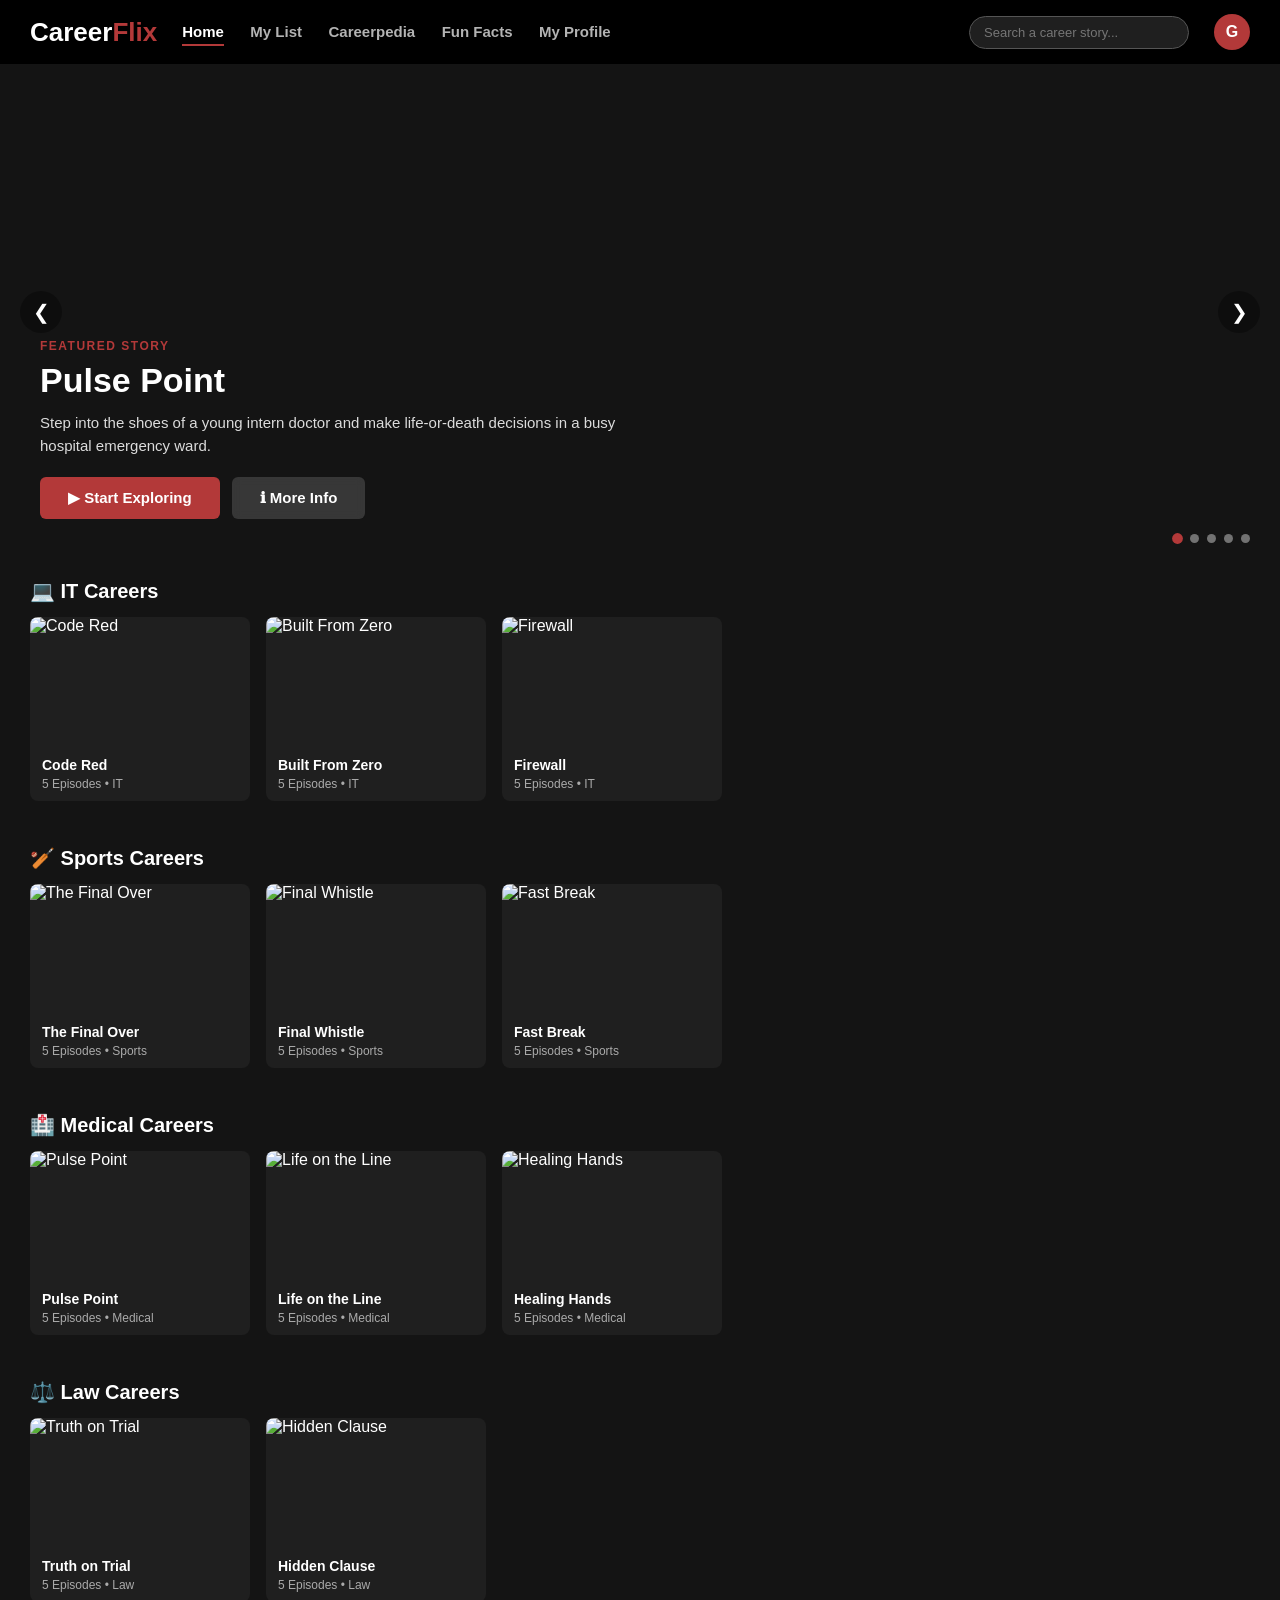
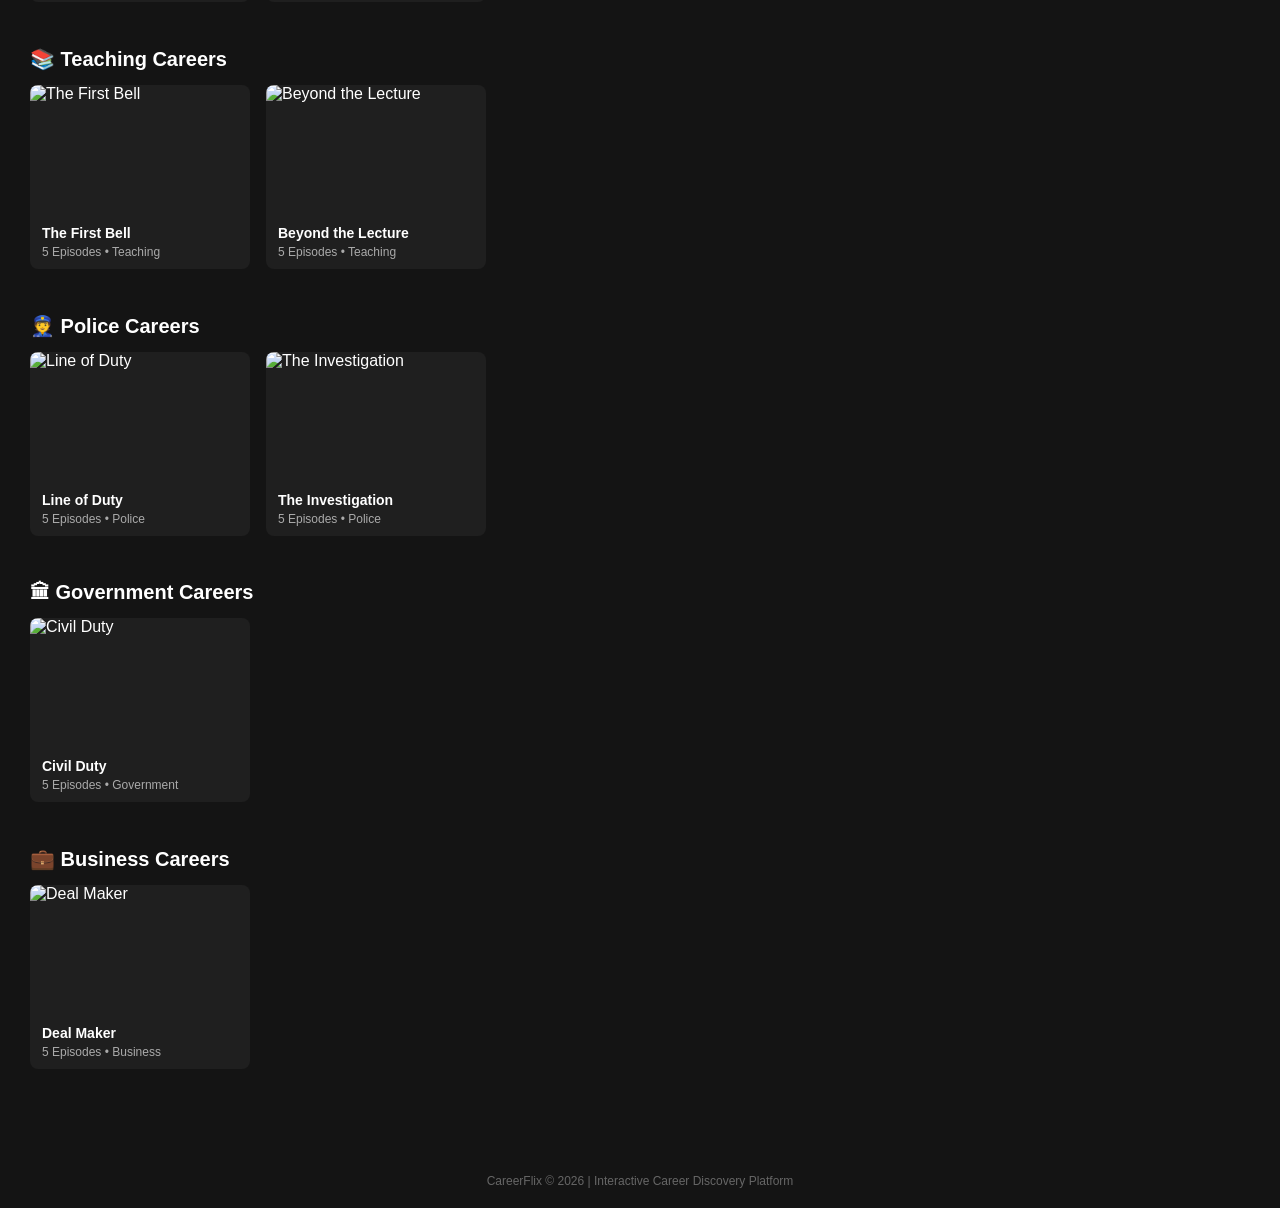
==== dashboard.html @ 7921fa46 "Add files via upload" ====
<!DOCTYPE html>
<html lang="en">
<head>
<meta charset="UTF-8" />
<title>CareerFlix - Dashboard</title>
<link rel="stylesheet" href="style.css" />
</head>
<body>

  <!-- ===================== NAVBAR ===================== -->
  <nav class="navbar">
    <div class="logo">Career<span>Flix</span></div>

    <div class="nav-links">
      <a href="dashboard.html" class="nav-link active">Home</a>
      <a href="mylist.html" class="nav-link">My List</a>
      <a href="careerpedia.html" class="nav-link">Careerpedia</a>
      <a href="funfacts.html" class="nav-link">Fun Facts</a>
      <a href="profile.html" class="nav-link">My Profile</a>
    </div>

    <!-- Search box: filters the poster cards below as you type -->
    <input
      type="text"
      id="searchBox"
      class="search-box"
      placeholder="Search a career story..."
      oninput="filterStories()"
    />

    <!-- Simple account icon with a dropdown (Logout) -->
    <div class="account-area" onclick="toggleAccountMenu()">
      <div class="account-circle" id="accountCircle">G</div>
      <div class="account-menu" id="accountMenu">
        <p id="accountName">Guest</p>
        <button onclick="logoutUser()">Logout</button>
      </div>
    </div>
  </nav>

  <!-- ===================== HERO CAROUSEL ===================== -->
  <!-- Shows a few "Featured Stories" one at a time, like Netflix's
       top banner. Left/right arrows move between them. -->
  <header class="hero-banner" id="heroBanner">
    <button class="hero-arrow hero-arrow-left" onclick="prevSlide()">&#10094;</button>
    <button class="hero-arrow hero-arrow-right" onclick="nextSlide()">&#10095;</button>

    <div class="hero-overlay">
      <p class="hero-tag">FEATURED STORY</p>
      <h1 class="hero-title" id="heroTitle">Loading...</h1>
      <p class="hero-subtitle" id="heroSubtitle"></p>
      <div class="hero-buttons">
        <button class="hero-btn" id="heroPlayBtn">▶ Start Exploring</button>
        <button class="hero-btn hero-btn-secondary" id="heroInfoBtn">ℹ More Info</button>
      </div>
    </div>

    <div class="hero-dots" id="heroDots"></div>
  </header>

  <!-- ===================== MAIN CONTENT ===================== -->
  <main class="dashboard">

    <!-- "Continue Exploring" row - only shows if user already played something -->
    <section class="poster-section" id="continueSection" style="display:none;">
      <h2 class="row-title">Continue Exploring</h2>
      <div class="poster-row" id="continueRow"></div>
    </section>

    <!-- IT GENRE ROW -->
    <section class="poster-section">
      <h2 class="row-title">💻 IT Careers</h2>
      <div class="poster-row">
        <div class="poster-card" data-title="Code Red IT" onclick="openStoryModal('it')">
          <img src="https://images.pexels.com/photos/12899156/pexels-photo-12899156.jpeg?auto=compress&cs=tinysrgb&w=500" alt="Code Red" />
          <div class="poster-info">
            <h3>Code Red</h3>
            <p>5 Episodes • IT</p>
          </div>
        </div>
        <div class="poster-card" data-title="Built From Zero IT" onclick="openStoryModal('startup')">
          <img src="https://images.pexels.com/photos/7413915/pexels-photo-7413915.jpeg?auto=compress&cs=tinysrgb&w=500" alt="Built From Zero" />
          <div class="poster-info">
            <h3>Built From Zero</h3>
            <p>5 Episodes • IT</p>
          </div>
        </div>
        <div class="poster-card" data-title="Firewall IT Cybersecurity" onclick="openStoryModal('cybersecurity')">
          <img src="https://images.pexels.com/photos/207580/pexels-photo-207580.jpeg?auto=compress&cs=tinysrgb&w=500" alt="Firewall" />
          <div class="poster-info">
            <h3>Firewall</h3>
            <p>5 Episodes • IT</p>
          </div>
        </div>
      </div>
    </section>

    <!-- SPORTS GENRE ROW -->
    <section class="poster-section">
      <h2 class="row-title">🏏 Sports Careers</h2>
      <div class="poster-row">
        <div class="poster-card" data-title="The Final Over Sports" onclick="openStoryModal('cricketer')">
          <img src="https://images.pexels.com/photos/29881319/pexels-photo-29881319.jpeg?auto=compress&cs=tinysrgb&w=500" alt="The Final Over" />
          <div class="poster-info">
            <h3>The Final Over</h3>
            <p>5 Episodes • Sports</p>
          </div>
        </div>
        <div class="poster-card" data-title="Final Whistle Sports" onclick="openStoryModal('footballer')">
          <img src="https://images.pexels.com/photos/32190734/pexels-photo-32190734.jpeg?auto=compress&cs=tinysrgb&w=500" alt="Final Whistle" />
          <div class="poster-info">
            <h3>Final Whistle</h3>
            <p>5 Episodes • Sports</p>
          </div>
        </div>
        <div class="poster-card" data-title="Fast Break Sports Basketball" onclick="openStoryModal('basketball')">
          <img src="https://images.pexels.com/photos/2874717/pexels-photo-2874717.jpeg?auto=compress&cs=tinysrgb&w=500" alt="Fast Break" />
          <div class="poster-info">
            <h3>Fast Break</h3>
            <p>5 Episodes • Sports</p>
          </div>
        </div>
      </div>
    </section>

    <!-- MEDICAL GENRE ROW -->
    <section class="poster-section">
      <h2 class="row-title">🏥 Medical Careers</h2>
      <div class="poster-row">
        <div class="poster-card" data-title="Pulse Point Medical" onclick="openStoryModal('doctor')">
          <img src="https://images.pexels.com/photos/16571732/pexels-photo-16571732.jpeg?auto=compress&cs=tinysrgb&w=500" alt="Pulse Point" />
          <div class="poster-info">
            <h3>Pulse Point</h3>
            <p>5 Episodes • Medical</p>
          </div>
        </div>
        <div class="poster-card" data-title="Life on the Line Medical" onclick="openStoryModal('paramedic')">
          <img src="https://images.pexels.com/photos/8943075/pexels-photo-8943075.jpeg?auto=compress&cs=tinysrgb&w=500" alt="Life on the Line" />
          <div class="poster-info">
            <h3>Life on the Line</h3>
            <p>5 Episodes • Medical</p>
          </div>
        </div>
        <div class="poster-card" data-title="Healing Hands Medical Nurse" onclick="openStoryModal('nurse')">
          <img src="https://images.pexels.com/photos/34185202/pexels-photo-34185202.jpeg?auto=compress&cs=tinysrgb&w=500" alt="Healing Hands" />
          <div class="poster-info">
            <h3>Healing Hands</h3>
            <p>5 Episodes • Medical</p>
          </div>
        </div>
      </div>
    </section>

    <!-- LAW GENRE ROW -->
    <section class="poster-section">
      <h2 class="row-title">⚖️ Law Careers</h2>
      <div class="poster-row">
        <div class="poster-card" data-title="Truth on Trial Law" onclick="openStoryModal('law')">
          <img src="https://images.pexels.com/photos/34817075/pexels-photo-34817075.jpeg?auto=compress&cs=tinysrgb&w=500" alt="Truth on Trial" />
          <div class="poster-info">
            <h3>Truth on Trial</h3>
            <p>5 Episodes • Law</p>
          </div>
        </div>
        <div class="poster-card" data-title="Hidden Clause Law" onclick="openStoryModal('corporatelaw')">
          <img src="https://images.pexels.com/photos/5387258/pexels-photo-5387258.jpeg?auto=compress&cs=tinysrgb&w=500" alt="Hidden Clause" />
          <div class="poster-info">
            <h3>Hidden Clause</h3>
            <p>5 Episodes • Law</p>
          </div>
        </div>
      </div>
    </section>

    <!-- TEACHING GENRE ROW -->
    <section class="poster-section">
      <h2 class="row-title">📚 Teaching Careers</h2>
      <div class="poster-row">
        <div class="poster-card" data-title="The First Bell Teaching" onclick="openStoryModal('teaching')">
          <img src="https://images.pexels.com/photos/8423020/pexels-photo-8423020.jpeg?auto=compress&cs=tinysrgb&w=500" alt="The First Bell" />
          <div class="poster-info">
            <h3>The First Bell</h3>
            <p>5 Episodes • Teaching</p>
          </div>
        </div>
        <div class="poster-card" data-title="Beyond the Lecture Teaching" onclick="openStoryModal('college')">
          <img src="https://images.pexels.com/photos/8199142/pexels-photo-8199142.jpeg?auto=compress&cs=tinysrgb&w=500" alt="Beyond the Lecture" />
          <div class="poster-info">
            <h3>Beyond the Lecture</h3>
            <p>5 Episodes • Teaching</p>
          </div>
        </div>
      </div>
    </section>

    <!-- POLICE GENRE ROW -->
    <section class="poster-section">
      <h2 class="row-title">👮 Police Careers</h2>
      <div class="poster-row">
        <div class="poster-card" data-title="Line of Duty Police" onclick="openStoryModal('police')">
          <img src="https://images.pexels.com/photos/23368428/pexels-photo-23368428.jpeg?auto=compress&cs=tinysrgb&w=500" alt="Line of Duty" />
          <div class="poster-info">
            <h3>Line of Duty</h3>
            <p>5 Episodes • Police</p>
          </div>
        </div>
        <div class="poster-card" data-title="The Investigation Police Detective" onclick="openStoryModal('detective')">
          <img src="https://images.pexels.com/photos/10464475/pexels-photo-10464475.jpeg?auto=compress&cs=tinysrgb&w=500" alt="The Investigation" />
          <div class="poster-info">
            <h3>The Investigation</h3>
            <p>5 Episodes • Police</p>
          </div>
        </div>
      </div>
    </section>

    <!-- GOVERNMENT GENRE ROW -->
    <section class="poster-section">
      <h2 class="row-title">🏛 Government Careers</h2>
      <div class="poster-row">
        <div class="poster-card" data-title="Civil Duty Government" onclick="openStoryModal('government')">
          <img src="https://images.pexels.com/photos/7821684/pexels-photo-7821684.jpeg?auto=compress&cs=tinysrgb&w=500" alt="Civil Duty" />
          <div class="poster-info">
            <h3>Civil Duty</h3>
            <p>5 Episodes • Government</p>
          </div>
        </div>
      </div>
    </section>

    <!-- BUSINESS GENRE ROW -->
    <section class="poster-section">
      <h2 class="row-title">💼 Business Careers</h2>
      <div class="poster-row">
        <div class="poster-card" data-title="Deal Maker Business" onclick="openStoryModal('business')">
          <img src="https://images.pexels.com/photos/6340621/pexels-photo-6340621.jpeg?auto=compress&cs=tinysrgb&w=500" alt="Deal Maker" />
          <div class="poster-info">
            <h3>Deal Maker</h3>
            <p>5 Episodes • Business</p>
          </div>
        </div>
      </div>
    </section>

    <p id="noResultsMsg" style="display:none; text-align:center; color:#b3b3b3; margin-top:20px;">
      No stories found matching your search.
    </p>

  </main>

  <!-- ===================== STORY PREVIEW MODAL ===================== -->
  <!-- Hidden by default. Opens when any poster card is clicked, shows
       a short summary before the user commits to starting the story. -->
  <div class="modal-overlay" id="modalOverlay" style="display:none;" onclick="closeModalIfBackground(event)">
    <div class="modal-box">
      <button class="modal-close" onclick="closeModal()">✕</button>
      <img class="modal-poster" id="modalPoster" src="" alt="" />
      <div class="modal-content">
        <h2 id="modalTitle">Story Title</h2>
        <p class="modal-meta" id="modalMeta">5 Episodes • Genre</p>
        <p class="modal-summary" id="modalSummary">Summary goes here.</p>
        <div class="modal-buttons">
          <button class="hero-btn" id="modalPlayBtn">▶ Start Exploring</button>
          <button class="hero-btn hero-btn-secondary" id="modalWishlistBtn" onclick="handleWishlistToggle()">♡ Add to My List</button>
        </div>
      </div>
    </div>
  </div>

  <footer>CareerFlix &copy; 2026 | Interactive Career Discovery Platform</footer>

  <script src="script.js"></script>
  <script>
    // ---------------------------------------------------
    // A small info object for every story: used by the hero
    // carousel, the preview modal, and the "Continue Exploring"
    // row. This is separate from storyData.js (which holds the
    // full episode content) - the dashboard only needs the basic
    // details, so we keep a lighter version here.
    // ---------------------------------------------------
    const storyInfo = {
      doctor:       { title: "Pulse Point", role: "Doctor", genre: "Medical",  img: "https://images.pexels.com/photos/16571732/pexels-photo-16571732.jpeg?auto=compress&cs=tinysrgb&w=1200", summary: "Step into the shoes of a young intern doctor and make life-or-death decisions in a busy hospital emergency ward." },
      cricketer:    { title: "The Final Over", role: "Cricketer", genre: "Sports",   img: "https://images.pexels.com/photos/29881319/pexels-photo-29881319.jpeg?auto=compress&cs=tinysrgb&w=1200", summary: "Live the journey of an aspiring cricketer, from selection trials to a nail-biting final over." },
      it:           { title: "Code Red", role: "Software Developer", genre: "IT",       img: "https://images.pexels.com/photos/12899156/pexels-photo-12899156.jpeg?auto=compress&cs=tinysrgb&w=1200", summary: "Join a software team battling bugs, deadlines, and tricky teammates in your very first tech job." },
      law:          { title: "Truth on Trial", role: "Lawyer", genre: "Law",      img: "https://images.pexels.com/photos/34817075/pexels-photo-34817075.jpeg?auto=compress&cs=tinysrgb&w=1200", summary: "Take on your first case as a junior lawyer and navigate ethics, courtroom pressure, and client trust." },
      teaching:     { title: "The First Bell", role: "School Teacher", genre: "Teaching", img: "https://images.pexels.com/photos/8423020/pexels-photo-8423020.jpeg?auto=compress&cs=tinysrgb&w=1200", summary: "Step into a school classroom as a new teacher and handle real challenges - from noisy students to worried parents." },
      paramedic:    { title: "Life on the Line", role: "Paramedic", genre: "Medical",  img: "https://images.pexels.com/photos/8943075/pexels-photo-8943075.jpeg?auto=compress&cs=tinysrgb&w=1200", summary: "Race against time as an emergency paramedic, making split-second decisions that save lives." },
      footballer:   { title: "Final Whistle", role: "Football Player", genre: "Sports",   img: "https://images.pexels.com/photos/32190734/pexels-photo-32190734.jpeg?auto=compress&cs=tinysrgb&w=1200", summary: "Chase your football dream from local trials all the way to a high-pressure penalty shootout." },
      startup:      { title: "Built From Zero", role: "Startup Founder", genre: "IT",       img: "https://images.pexels.com/photos/7413915/pexels-photo-7413915.jpeg?auto=compress&cs=tinysrgb&w=1200", summary: "Build a tech startup from scratch - pitch investors, manage a co-founder, and survive your first crisis." },
      corporatelaw: { title: "Hidden Clause", role: "Corporate Lawyer", genre: "Law",      img: "https://images.pexels.com/photos/5387258/pexels-photo-5387258.jpeg?auto=compress&cs=tinysrgb&w=1200", summary: "Navigate high-stakes corporate contracts, mergers, and negotiations as a junior corporate lawyer." },
      college:      { title: "Beyond the Lecture", role: "College Professor", genre: "Teaching", img: "https://images.pexels.com/photos/8199142/pexels-photo-8199142.jpeg?auto=compress&cs=tinysrgb&w=1200", summary: "Step into a university lecture hall as a new professor and win over a room full of skeptical students." },
      police:       { title: "Line of Duty", role: "Police Officer", genre: "Police", img: "https://images.pexels.com/photos/23368428/pexels-photo-23368428.jpeg?auto=compress&cs=tinysrgb&w=1200", summary: "Put on the uniform as a rookie police officer and handle disputes, investigations, and tough moral choices on the beat." },
      government:   { title: "Civil Duty", role: "Government Officer", genre: "Government", img: "https://images.pexels.com/photos/7821684/pexels-photo-7821684.jpeg?auto=compress&cs=tinysrgb&w=1200", summary: "Join the civil services and navigate paperwork, corruption offers, angry citizens, and a real emergency response." },
      business:     { title: "Deal Maker", role: "Business Executive", genre: "Business", img: "https://images.pexels.com/photos/6340621/pexels-photo-6340621.jpeg?auto=compress&cs=tinysrgb&w=1200", summary: "Rise through the corporate world - close deals, survive month-end targets, and prove your integrity under pressure." },
      nurse:        { title: "Healing Hands", role: "Nurse", genre: "Medical", img: "https://images.pexels.com/photos/34185202/pexels-photo-34185202.jpeg?auto=compress&cs=tinysrgb&w=1200", summary: "Care for patients around the clock as a hospital nurse, balancing compassion, urgency, and split-second judgment calls." },
      basketball:   { title: "Fast Break", role: "Basketball Player", genre: "Sports", img: "https://images.pexels.com/photos/2874717/pexels-photo-2874717.jpeg?auto=compress&cs=tinysrgb&w=1200", summary: "Chase a spot on the school basketball team through tryouts, tough defense, team conflict, and a last-second finals shot." },
      cybersecurity:{ title: "Firewall", role: "Cybersecurity Analyst", genre: "IT", img: "https://images.pexels.com/photos/207580/pexels-photo-207580.jpeg?auto=compress&cs=tinysrgb&w=1200", summary: "Defend a company's systems from real cyber threats - investigate breaches, contain attacks, and stop phishing scams." },
      detective:    { title: "The Investigation", role: "Detective", genre: "Police", img: "https://images.pexels.com/photos/10464475/pexels-photo-10464475.jpeg?auto=compress&cs=tinysrgb&w=1200", summary: "Crack real cases as a crime branch detective - examine evidence, interrogate suspects, and follow the clues to the truth." }
    };

    // Which stories appear in the top hero carousel, in order.
    const featuredStoryIds = ["doctor", "cricketer", "it", "law", "teaching"];
    let currentSlide = 0;

    window.onload = function () {
      const name = getUserName();
      document.getElementById("accountName").innerText = name;
      document.getElementById("accountCircle").innerText = name.charAt(0).toUpperCase();

      showContinueExploring();
      buildHeroDots();
      showSlide(0);

      // Auto-advance the carousel every 6 seconds
      setInterval(nextSlide, 6000);
    };

    // ---------------------------------------------------
    // HERO CAROUSEL
    // ---------------------------------------------------

    // Creates one small dot per featured story, used to jump
    // directly to a slide and to show which slide is active.
    function buildHeroDots() {
      const dotsContainer = document.getElementById("heroDots");
      dotsContainer.innerHTML = "";

      featuredStoryIds.forEach(function (id, index) {
        const dot = document.createElement("span");
        dot.className = "hero-dot";
        dot.onclick = function () { showSlide(index); };
        dotsContainer.appendChild(dot);
      });
    }

    // Updates the hero banner to show the story at the given index
    function showSlide(index) {
      currentSlide = index;
      const storyId = featuredStoryIds[index];
      const info = storyInfo[storyId];

      document.getElementById("heroBanner").style.backgroundImage =
        "linear-gradient(to top, #141414 5%, rgba(20,20,20,0.3) 60%, rgba(20,20,20,0.6)), url('" + info.img + "')";

      document.getElementById("heroTitle").innerText = info.title;
      document.getElementById("heroSubtitle").innerText = info.summary;

      document.getElementById("heroPlayBtn").onclick = function () { openStory(storyId); };
      document.getElementById("heroInfoBtn").onclick = function () { openStoryModal(storyId); };

      // Highlight the matching dot
      const dots = document.querySelectorAll(".hero-dot");
      dots.forEach(function (dot, i) {
        dot.classList.toggle("active", i === index);
      });
    }

    // Moves to the next/previous slide, wrapping around at the ends
    function nextSlide() {
      showSlide((currentSlide + 1) % featuredStoryIds.length);
    }
    function prevSlide() {
      showSlide((currentSlide - 1 + featuredStoryIds.length) % featuredStoryIds.length);
    }

    // ---------------------------------------------------
    // STORY PREVIEW MODAL
    // ---------------------------------------------------

    let modalStoryId = null;  // remembers which story the open modal is showing

    // Opens the preview modal for a given story id, filling in its
    // poster, title, summary, and setting up the Play/Wishlist buttons.
    function openStoryModal(storyId) {
      const info = storyInfo[storyId];
      modalStoryId = storyId;

      document.getElementById("modalPoster").src = info.img;
      document.getElementById("modalTitle").innerText = info.title;
      document.getElementById("modalMeta").innerText = "5 Episodes • " + info.genre + " • You play: " + info.role;
      document.getElementById("modalSummary").innerText =
        "You play as a " + info.role + ". " + info.summary;
      document.getElementById("modalPlayBtn").onclick = function () { openStory(storyId); };

      updateWishlistButton();

      document.getElementById("modalOverlay").style.display = "flex";
    }

    function closeModal() {
      document.getElementById("modalOverlay").style.display = "none";
      modalStoryId = null;
    }

    // Clicking the dark background (not the box itself) also closes it
    function closeModalIfBackground(event) {
      if (event.target.id === "modalOverlay") {
        closeModal();
      }
    }

    // Updates the wishlist button's text/icon based on whether the
    // currently-open story is already saved
    function updateWishlistButton() {
      const btn = document.getElementById("modalWishlistBtn");
      if (isInWishlist(modalStoryId)) {
        btn.innerText = "✓ In My List";
      } else {
        btn.innerText = "♡ Add to My List";
      }
    }

    // Called when the wishlist button inside the modal is clicked
    function handleWishlistToggle() {
      toggleWishlist(modalStoryId);   // function from script.js
      updateWishlistButton();
    }

    // Redirect to the story player page for the given story id
    function openStory(storyId) {
      window.location.href = "story.html?story=" + storyId;
    }

    // Show/hide the small account dropdown menu
    function toggleAccountMenu() {
      const menu = document.getElementById("accountMenu");
      menu.style.display = (menu.style.display === "block") ? "none" : "block";
    }

    // If the user has already played a story before, show a
    // "Continue Exploring" card for it at the top of the dashboard.
    function showContinueExploring() {
      const lastId = getLastPlayed();  // function from script.js
      if (!lastId || !storyInfo[lastId]) return;

      const info = storyInfo[lastId];

      document.getElementById("continueSection").style.display = "block";
      document.getElementById("continueRow").innerHTML =
        '<div class="poster-card" onclick="openStoryModal(\'' + lastId + '\')">' +
        '  <img src="' + info.img + '" alt="' + info.title + '" />' +
        '  <div class="poster-info"><h3>' + info.title + '</h3><p>Play again</p></div>' +
        '</div>';
    }

    // Filters the poster cards on screen as the user types in the search box.
    function filterStories() {
      const query = document.getElementById("searchBox").value.toLowerCase();
      const cards = document.querySelectorAll(".poster-card");
      let anyVisible = false;

      cards.forEach(function (card) {
        const title = (card.dataset.title || "").toLowerCase();
        if (title.indexOf(query) !== -1) {
          card.style.display = "block";
          anyVisible = true;
        } else {
          card.style.display = "none";
        }
      });

      document.getElementById("noResultsMsg").style.display = anyVisible ? "none" : "block";
    }
  </script>

</body>
</html>
---- style.css ----
/* ===============================================
   style.css
   Netflix-style dark theme for CareerFlix
   =============================================== */

* {
  margin: 0;
  padding: 0;
  box-sizing: border-box;
  font-family: 'Segoe UI', Arial, sans-serif;
}

body {
  background-color: #141414;
  color: #ffffff;
  min-height: 100vh;
}

/* ---------- Logo (used on login, navbar) ---------- */
.logo {
  font-size: 26px;
  font-weight: bold;
  color: #ffffff;
}
.logo span {
  color: #e50914; /* Netflix red */
}
.big-logo {
  font-size: 40px;
  letter-spacing: 1px;
}

/* =========================================================
   LOGIN PAGE
   ========================================================= */
.login-body {
  text-align: center;
  min-height: 100vh;
  /* Real photo background (students celebrating graduation) with a
     dark gradient on top so the login box text stays readable */
  background-image:
    linear-gradient(rgba(0,0,0,0.75), rgba(0,0,0,0.85)),
    url('https://images.pexels.com/photos/267885/pexels-photo-267885.jpeg?auto=compress&cs=tinysrgb&w=1600');
  background-size: cover;
  background-position: center;
  background-attachment: fixed;
  display: flex;
  flex-direction: column;
  justify-content: center;
  align-items: center;
}

.login-top {
  margin-bottom: 20px;
}

.login-box {
  background: rgba(20, 20, 20, 0.85);
  max-width: 400px;
  width: 90%;
  padding: 35px 30px;
  border-radius: 12px;
  box-shadow: 0 0 30px rgba(0,0,0,0.7);
}

.login-box h2 {
  margin-bottom: 10px;
  font-size: 22px;
}

.login-box p {
  color: #cfcfcf;
  margin-bottom: 22px;
  font-size: 14px;
}

.login-box input {
  width: 100%;
  padding: 12px;
  margin-bottom: 15px;
  border-radius: 5px;
  border: none;
  background: #333;
  color: white;
  font-size: 15px;
}

.login-box button {
  width: 100%;
  padding: 12px;
  margin-bottom: 10px;
  border: none;
  border-radius: 5px;
  font-size: 15px;
  font-weight: bold;
  cursor: pointer;
  background: #e50914;
  color: white;
  transition: 0.2s;
}
.login-box button:hover {
  background: #b0060f;
}

.guest-btn {
  background: #333 !important;
}
.guest-btn:hover {
  background: #555 !important;
}

.error {
  color: #ff6b6b;
  font-size: 13px;
  margin-top: 5px;
}

/* =========================================================
   NAVBAR (dashboard page)
   ========================================================= */
.navbar {
  display: flex;
  align-items: center;
  gap: 25px;
  padding: 14px 30px;
  background: #000000;
  position: sticky;
  top: 0;
  z-index: 50;
}

.nav-links {
  flex-grow: 1;
}

.nav-link {
  color: #e5e5e5;
  text-decoration: none;
  font-size: 15px;
  font-weight: bold;
}
.nav-link.active {
  color: #ffffff;
  border-bottom: 2px solid #e50914;
  padding-bottom: 4px;
}

.search-box {
  padding: 8px 14px;
  border-radius: 20px;
  border: 1px solid #555;
  background: #1f1f1f;
  color: white;
  font-size: 13px;
  width: 220px;
}

.account-area {
  position: relative;
  cursor: pointer;
}

.account-circle {
  width: 36px;
  height: 36px;
  border-radius: 50%;
  background: #e50914;
  color: white;
  font-weight: bold;
  display: flex;
  align-items: center;
  justify-content: center;
}

.account-menu {
  display: none;
  position: absolute;
  right: 0;
  top: 45px;
  background: #1f1f1f;
  padding: 12px;
  border-radius: 8px;
  min-width: 140px;
  box-shadow: 0 5px 15px rgba(0,0,0,0.6);
  text-align: center;
}
.account-menu p {
  font-size: 13px;
  color: #ccc;
  margin-bottom: 8px;
}
.account-menu button {
  width: 100%;
  padding: 6px;
  border: none;
  border-radius: 5px;
  background: #e50914;
  color: white;
  cursor: pointer;
}

/* Old top-bar (still used on story page) */
.top-bar {
  display: flex;
  justify-content: space-between;
  align-items: center;
  padding: 10px 30px;
  background: #000000;
}
.back-btn {
  color: #e5e5e5;
  text-decoration: none;
  font-size: 14px;
  background: #333;
  padding: 8px 14px;
  border-radius: 5px;
}
.back-btn:hover {
  background: #555;
}

/* =========================================================
   HERO BANNER (dashboard page)
   ========================================================= */
.hero-banner {
  height: 55vh;
  min-height: 320px;
  background-image:
    linear-gradient(to top, #141414 5%, rgba(20,20,20,0.3) 60%, rgba(20,20,20,0.6)),
    url('https://images.pexels.com/photos/6291246/pexels-photo-6291246.jpeg?auto=compress&cs=tinysrgb&w=1600');
  background-size: cover;
  background-position: center;
  display: flex;
  align-items: flex-end;
  padding: 40px;
}

.hero-overlay {
  max-width: 600px;
}

.hero-title {
  font-size: 34px;
  margin-bottom: 12px;
}

.hero-subtitle {
  font-size: 15px;
  color: #dcdcdc;
  margin-bottom: 20px;
  line-height: 1.5;
}

.hero-btn {
  padding: 12px 28px;
  font-size: 15px;
  font-weight: bold;
  border: none;
  border-radius: 6px;
  background: #e50914;
  color: white;
  cursor: pointer;
}
.hero-btn:hover {
  background: #b0060f;
}

/* =========================================================
   DASHBOARD - POSTER ROWS (horizontal scroll like Netflix)
   ========================================================= */
.dashboard {
  padding: 20px 30px 40px 30px;
}

.poster-section {
  margin-bottom: 35px;
}

.row-title {
  font-size: 20px;
  margin-bottom: 14px;
}

.poster-row {
  display: flex;
  gap: 16px;
  overflow-x: auto;
  padding-bottom: 10px;
}
/* Thin, dark scrollbar so it still looks clean */
.poster-row::-webkit-scrollbar {
  height: 6px;
}
.poster-row::-webkit-scrollbar-thumb {
  background: #444;
  border-radius: 10px;
}

.poster-card {
  min-width: 220px;
  max-width: 220px;
  background: #1f1f1f;
  border-radius: 8px;
  overflow: hidden;
  cursor: pointer;
  transition: transform 0.25s;
  flex-shrink: 0;
}
.poster-card:hover {
  transform: scale(1.06);
}

.poster-card img {
  width: 100%;
  height: 130px;
  object-fit: cover;
  display: block;
}

.poster-info {
  padding: 10px 12px;
}
.poster-info h3 {
  font-size: 14px;
  margin-bottom: 4px;
}
.poster-info p {
  font-size: 12px;
  color: #aaaaaa;
}

.poster-card.locked {
  cursor: not-allowed;
  opacity: 0.55;
}
.poster-card.locked:hover {
  transform: none;
}
.locked-overlay {
  height: 170px;
  display: flex;
  align-items: center;
  justify-content: center;
  text-align: center;
  font-size: 30px;
  color: #ccc;
  background: #2a2a2a;
}

/* =========================================================
   STORY PAGE - SCENE + DIALOGUE ENGINE
   ========================================================= */
.story-screen {
  min-height: 85vh;
  padding: 40px 20px;
  text-align: center;
  background-size: cover;
  background-position: center;
  background-repeat: no-repeat;
  transition: background-image 0.4s ease-in-out;
}

.episode-counter {
  display: inline-block;
  background: rgba(0,0,0,0.5);
  padding: 6px 16px;
  border-radius: 20px;
  font-size: 13px;
  margin-bottom: 8px;
}

.location-tag {
  font-size: 13px;
  color: #ffd60a;
  margin-bottom: 15px;
}

.scene-text {
  max-width: 600px;
  margin: 0 auto 25px auto;
  font-size: 16px;
  color: #f1f1f1;
  font-style: italic;
}

/* Character dialogue bubble - reused for both the pre-choice
   conversation and the post-choice reaction line */
.dialogue-section {
  max-width: 550px;
  margin: 0 auto 25px auto;
}

.dialogue-box {
  background: rgba(0,0,0,0.6);
  padding: 15px;
  border-radius: 10px;
  display: flex;
  align-items: center;
  gap: 15px;
  text-align: left;
  margin-bottom: 12px;
  min-height: 70px;
}

.char-face {
  min-width: 60px;
  height: 60px;
  border-radius: 50%;
  background: #ffffff20;
  border: 2px solid #ffd60a;
  object-fit: cover;
}

.dialogue-text strong {
  color: #ffd60a;
  font-size: 14px;
}

.dialogue-text p {
  margin-top: 4px;
  font-size: 15px;
}

.next-line-btn {
  padding: 10px 22px;
  border: none;
  border-radius: 6px;
  background: #e50914;
  color: white;
  font-weight: bold;
  cursor: pointer;
}
.next-line-btn:hover {
  background: #b0060f;
}

/* Choice Buttons */
.choices {
  max-width: 500px;
  margin: 0 auto;
}

.choice-btn {
  display: block;
  width: 100%;
  padding: 14px;
  margin-bottom: 12px;
  border: none;
  border-radius: 8px;
  background: #ffffff15;
  color: white;
  font-size: 15px;
  cursor: pointer;
  transition: 0.2s;
  backdrop-filter: blur(2px);
}
.choice-btn:hover {
  background: #e50914;
}

/* =========================================================
   RESULT SCREEN
   ========================================================= */
.result-screen {
  min-height: 85vh;
  text-align: center;
  padding: 60px 20px;
}

.score-text {
  font-size: 20px;
  color: #ffd60a;
  margin: 15px 0 30px 0;
}

.result-screen h3 {
  margin-bottom: 10px;
}

.result-screen ul {
  max-width: 500px;
  margin: 0 auto 30px auto;
  text-align: left;
  color: #dcdcdc;
  line-height: 1.8;
}

.result-screen button {
  padding: 12px 25px;
  border: none;
  border-radius: 6px;
  background: #e50914;
  color: white;
  font-weight: bold;
  font-size: 15px;
  cursor: pointer;
}
.result-screen button:hover {
  background: #b0060f;
}

/* ---------- FOOTER ---------- */
footer {
  text-align: center;
  color: #666;
  font-size: 12px;
  padding: 20px;
}

/* ===============================================
   UPDATE: Matte red theme + smooth hover zoom
   =============================================== */

/* Matte/muted red instead of bright Netflix red */
.logo span,
.location-tag {
  color: #b33939 !important;
}

.login-box button,
.hero-btn,
.next-line-btn,
.result-screen button,
.account-menu button {
  background: #b33939 !important;
  transition: background 0.3s ease, transform 0.3s cubic-bezier(0.25, 0.46, 0.45, 0.94);
}
.login-box button:hover,
.hero-btn:hover,
.next-line-btn:hover,
.result-screen button:hover,
.account-menu button:hover {
  background: #8f2d2d !important;
  transform: scale(1.035);
}

.nav-link.active {
  border-bottom: 2px solid #b33939 !important;
}

.choice-btn {
  transition: background 0.3s ease, transform 0.3s cubic-bezier(0.25, 0.46, 0.45, 0.94);
}
.choice-btn:hover {
  background: #b33939 !important;
  transform: scale(1.03);
}

.account-circle {
  background: #b33939 !important;
}

/* Smooth, subtle poster-card zoom (replaces the old sharper one) */
.poster-card {
  transition: transform 0.4s cubic-bezier(0.25, 0.46, 0.45, 0.94), box-shadow 0.4s ease;
}
.poster-card:hover {
  transform: scale(1.045);
  box-shadow: 0 8px 20px rgba(0,0,0,0.5);
}

.char-face {
  border-color: #b33939 !important;
}

/* ===============================================
   UPDATE: Login/Signup tabs
   =============================================== */
.auth-tabs {
  display: flex;
  gap: 4px;
  margin-top: 6px;
  margin-bottom: 22px;
}

.auth-tab {
  flex: 1;
  padding: 12px;
  background: #1f1f1f;
  color: #aaa;
  border: none;
  outline: none;
  border-radius: 8px;
  cursor: pointer;
  font-size: 14px;
  font-weight: bold;
  transition: background 0.25s ease, color 0.25s ease;
}
.auth-tab:focus,
.auth-tab:focus-visible {
  outline: none;
  box-shadow: none;
}

.auth-tab.active {
  background: #b33939;
  color: white;
}

/* Space between multiple buttons on the result screen */
.result-screen button {
  margin: 0 8px;
}

/* ===============================================
   PROFILE PAGE - Skills meter + Career Recommendation
   =============================================== */
.profile-page {
  max-width: 900px;
  margin: 0 auto;
  padding: 30px 20px 60px 20px;
}

.profile-page h1 {
  margin-bottom: 25px;
  font-size: 26px;
}

.profile-section {
  background: #1a1a1a;
  border-radius: 10px;
  padding: 24px;
  margin-bottom: 25px;
}

.profile-section h2 {
  margin-bottom: 8px;
  font-size: 19px;
}

.section-hint {
  color: #999;
  font-size: 13px;
  margin-bottom: 18px;
}

/* Skill bars */
.skill-row {
  display: flex;
  align-items: center;
  gap: 14px;
  margin-bottom: 16px;
}

.skill-label {
  width: 170px;
  font-size: 14px;
  flex-shrink: 0;
}

.skill-bar-bg {
  flex-grow: 1;
  height: 14px;
  background: #333;
  border-radius: 10px;
  overflow: hidden;
}

.skill-bar-fill {
  height: 100%;
  width: 0%;
  background: linear-gradient(to right, #b33939, #e0605f);
  border-radius: 10px;
  transition: width 0.6s ease;
}

.skill-percent {
  width: 45px;
  text-align: right;
  font-size: 13px;
  color: #ccc;
  flex-shrink: 0;
}

/* Career recommendation */
.career-title {
  font-size: 22px;
  color: #ffd60a;
  margin-bottom: 8px;
}

.career-desc {
  color: #dcdcdc;
  font-size: 14px;
  margin-bottom: 20px;
  line-height: 1.5;
}

.career-grid {
  display: grid;
  grid-template-columns: 1fr 1fr;
  gap: 16px;
  margin-bottom: 16px;
}

.career-block {
  background: #242424;
  padding: 14px;
  border-radius: 8px;
}

.career-block h4 {
  font-size: 13px;
  color: #b33939;
  margin-bottom: 8px;
  text-transform: uppercase;
  letter-spacing: 0.5px;
}

.career-block ul {
  padding-left: 18px;
  font-size: 13px;
  color: #dcdcdc;
  line-height: 1.6;
}

.salary-line {
  font-size: 14px;
  color: #dcdcdc;
  margin: 14px 0;
  padding: 10px;
  background: #242424;
  border-radius: 6px;
}

@media (max-width: 600px) {
  .career-grid { grid-template-columns: 1fr; }
  .skill-label { width: 130px; font-size: 13px; }
}

/* Spacing + styling for multiple navbar links */
.nav-links a {
  margin-right: 22px;
  color: #b3b3b3;
}
.nav-links a.active {
  color: #ffffff;
}

/* ===============================================
   ACHIEVEMENTS / BADGES
   =============================================== */
.achievements-grid {
  display: grid;
  grid-template-columns: repeat(auto-fit, minmax(160px, 1fr));
  gap: 14px;
}

.badge-card {
  background: #242424;
  border-radius: 10px;
  padding: 16px 12px;
  text-align: center;
  transition: transform 0.3s cubic-bezier(0.25, 0.46, 0.45, 0.94);
  border: 1px solid #333;
}

.badge-card.unlocked {
  background: linear-gradient(160deg, #2a1f1f, #241a1a);
  border: 1px solid #b33939;
}

.badge-card.unlocked:hover {
  transform: scale(1.04);
}

.badge-card.locked {
  opacity: 0.45;
}

.badge-icon {
  font-size: 32px;
  margin-bottom: 8px;
}

.badge-title {
  font-size: 13px;
  font-weight: bold;
  margin-bottom: 6px;
  color: #fff;
}

.badge-card.locked .badge-title {
  color: #999;
}

.badge-desc {
  font-size: 11px;
  color: #aaa;
  line-height: 1.4;
}

@media (max-width: 600px) {
  .achievements-grid { grid-template-columns: repeat(2, 1fr); }
}

/* ===============================================
   HERO CAROUSEL (dashboard)
   =============================================== */
.hero-banner {
  position: relative;
  background-size: cover;
  background-position: center;
  transition: background-image 0.5s ease-in-out;
}

.hero-tag {
  color: #b33939;
  font-size: 12px;
  font-weight: bold;
  letter-spacing: 1.5px;
  margin-bottom: 8px;
}

.hero-buttons {
  display: flex;
  gap: 12px;
}

.hero-btn-secondary {
  background: rgba(255,255,255,0.15) !important;
  backdrop-filter: blur(4px);
}
.hero-btn-secondary:hover {
  background: rgba(255,255,255,0.28) !important;
}

.hero-arrow {
  position: absolute;
  top: 50%;
  transform: translateY(-50%);
  background: rgba(0,0,0,0.35);
  border: none;
  color: white;
  font-size: 20px;
  width: 42px;
  height: 42px;
  border-radius: 50%;
  cursor: pointer;
  z-index: 10;
  transition: background 0.25s ease, transform 0.25s ease;
}
.hero-arrow:hover {
  background: rgba(0,0,0,0.6);
  transform: translateY(-50%) scale(1.08);
}
.hero-arrow-left { left: 20px; }
.hero-arrow-right { right: 20px; }

.hero-dots {
  position: absolute;
  bottom: 16px;
  right: 30px;
  display: flex;
  gap: 8px;
}

.hero-dot {
  width: 9px;
  height: 9px;
  border-radius: 50%;
  background: rgba(255,255,255,0.4);
  cursor: pointer;
  transition: background 0.25s ease, transform 0.25s ease;
}
.hero-dot.active {
  background: #b33939;
  transform: scale(1.2);
}

/* ===============================================
   STORY PREVIEW MODAL
   =============================================== */
.modal-overlay {
  position: fixed;
  top: 0; left: 0; right: 0; bottom: 0;
  background: rgba(0,0,0,0.75);
  z-index: 100;
  display: flex;
  align-items: center;
  justify-content: center;
  padding: 20px;
}

.modal-box {
  background: #181818;
  max-width: 550px;
  width: 100%;
  border-radius: 10px;
  overflow: hidden;
  position: relative;
  box-shadow: 0 10px 40px rgba(0,0,0,0.6);
}

.modal-close {
  position: absolute;
  top: 12px;
  right: 12px;
  background: rgba(0,0,0,0.6);
  border: none;
  color: white;
  width: 32px;
  height: 32px;
  border-radius: 50%;
  cursor: pointer;
  font-size: 14px;
  z-index: 5;
}

.modal-poster {
  width: 100%;
  height: 220px;
  object-fit: cover;
  display: block;
}

.modal-content {
  padding: 20px;
}

.modal-content h2 {
  margin-bottom: 6px;
  font-size: 22px;
}

.modal-meta {
  color: #ffd60a;
  font-size: 13px;
  margin-bottom: 14px;
}

.modal-summary {
  color: #dcdcdc;
  font-size: 14px;
  line-height: 1.6;
  margin-bottom: 20px;
}

.modal-buttons {
  display: flex;
  gap: 12px;
  flex-wrap: wrap;
}

/* ===============================================
   MY LIST PAGE
   =============================================== */
.mylist-heading {
  font-size: 26px;
  margin-top: 10px;
}

/* ===============================================
   CHARACTER SETUP SCREEN (before a story starts)
   =============================================== */
.setup-screen {
  min-height: 85vh;
  display: flex;
  flex-direction: column;
  align-items: center;
  justify-content: center;
  text-align: center;
  padding: 30px 20px;
}

.setup-screen h1 {
  font-size: 26px;
  margin-bottom: 8px;
}

.setup-input {
  width: 100%;
  max-width: 320px;
  padding: 12px 16px;
  margin: 20px 0 24px 0;
  border-radius: 6px;
  border: none;
  background: #262626;
  color: white;
  font-size: 15px;
  text-align: center;
}

.setup-label {
  color: #ccc;
  font-size: 13px;
  margin-bottom: 12px;
}

.gender-buttons {
  display: flex;
  gap: 20px;
  margin-bottom: 30px;
}

.gender-btn {
  background: #1f1f1f;
  border: 2px solid #333;
  border-radius: 10px;
  padding: 14px;
  cursor: pointer;
  color: #ccc;
  display: flex;
  flex-direction: column;
  align-items: center;
  gap: 8px;
  transition: border-color 0.25s ease, transform 0.3s cubic-bezier(0.25, 0.46, 0.45, 0.94);
}

.gender-btn img {
  width: 64px;
  height: 64px;
  border-radius: 50%;
  object-fit: cover;
}

.gender-btn.active {
  border-color: #b33939;
  transform: scale(1.05);
  color: #fff;
}

.gender-btn:hover {
  transform: scale(1.03);
}

/* ===============================================
   LANGUAGE SELECTOR (character setup screen)
   =============================================== */
.language-buttons {
  display: flex;
  gap: 10px;
  margin-bottom: 6px;
}

.lang-btn {
  padding: 10px 18px;
  border-radius: 20px;
  border: 2px solid #333;
  background: #1f1f1f;
  color: #ccc;
  cursor: pointer;
  font-size: 14px;
  transition: border-color 0.25s ease, transform 0.25s ease, background 0.25s ease;
}

.lang-btn.active {
  border-color: #b33939;
  background: #2a1f1f;
  color: #fff;
  transform: scale(1.05);
}

.lang-btn:hover {
  transform: scale(1.03);
}

/* Devanagari (Hindi) text needs a font that renders it clearly */
.dialogue-text p, .scene-text, .choice-btn {
  font-family: 'Segoe UI', 'Noto Sans Devanagari', Arial, sans-serif;
}

/* ===============================================
   STORY CONTENT PANEL (fixes "too much empty space
   on the sides" - wraps content in a wider, designed
   card over the background photo)
   =============================================== */
.story-content-panel {
  max-width: 820px;
  margin: 0 auto;
  background: rgba(10, 10, 10, 0.55);
  border: 1px solid rgba(255, 255, 255, 0.08);
  border-radius: 16px;
  padding: 30px 35px;
  backdrop-filter: blur(3px);
}

.story-content-panel .scene-text,
.story-content-panel .dialogue-section,
.story-content-panel .choices {
  max-width: 100%;
}

@media (max-width: 700px) {
  .story-content-panel {
    padding: 20px 18px;
  }
}

/* ===============================================
   EPISODE TRANSITION SCREEN
   =============================================== */
.transition-screen {
  min-height: 85vh;
  display: flex;
  align-items: center;
  justify-content: center;
  background: #000;
  animation: fadeIn 0.4s ease;
}

.transition-box {
  text-align: center;
}

.transition-completed {
  font-size: 22px;
  color: #ffd60a;
  margin-bottom: 10px;
  font-weight: bold;
}

.transition-next {
  font-size: 16px;
  color: #ccc;
}

@keyframes fadeIn {
  from { opacity: 0; }
  to { opacity: 1; }
}

/* ===============================================
   STORY INTRO SCREEN ("who am I / what's happening")
   =============================================== */
.story-intro-screen {
  min-height: 85vh;
  display: flex;
  align-items: center;
  justify-content: center;
  padding: 30px 20px;
  background: linear-gradient(160deg, #1a1a1a, #0a0a0a);
}

.story-intro-box {
  max-width: 600px;
  text-align: center;
}

.intro-label {
  color: #b33939;
  font-size: 12px;
  font-weight: bold;
  letter-spacing: 2px;
  margin-bottom: 12px;
}

.story-intro-box h1 {
  font-size: 30px;
  margin-bottom: 18px;
}

.story-intro-box p#introText {
  font-size: 16px;
  color: #dcdcdc;
  line-height: 1.7;
  margin-bottom: 30px;
}

/* ===============================================
   FUN FACTS PAGE - postcard grid + scrollable popup
   =============================================== */
.funfacts-heading {
  font-size: 26px;
  margin-top: 10px;
  margin-bottom: 6px;
}

.postcard-grid {
  display: grid;
  grid-template-columns: repeat(auto-fill, minmax(220px, 1fr));
  gap: 20px;
  margin-top: 20px;
}

.postcard {
  position: relative;
  border-radius: 12px;
  overflow: hidden;
  cursor: pointer;
  height: 160px;
  transition: transform 0.35s cubic-bezier(0.25, 0.46, 0.45, 0.94), box-shadow 0.35s ease;
}

.postcard:hover {
  transform: scale(1.045);
  box-shadow: 0 10px 24px rgba(0,0,0,0.55);
}

.postcard img {
  width: 100%;
  height: 100%;
  object-fit: cover;
  display: block;
}

.postcard-overlay {
  position: absolute;
  bottom: 0;
  left: 0;
  right: 0;
  padding: 14px;
  background: linear-gradient(to top, rgba(0,0,0,0.9), rgba(0,0,0,0));
}

.postcard-overlay h3 {
  font-size: 15px;
  margin-bottom: 3px;
}

.postcard-overlay p {
  font-size: 11px;
  color: #ffd60a;
}

/* Scrollable Fun Facts popup */
.facts-modal-box {
  background: #181818;
  max-width: 550px;
  width: 100%;
  border-radius: 10px;
  overflow: hidden;
  position: relative;
  box-shadow: 0 10px 40px rgba(0,0,0,0.6);
  max-height: 85vh;
  display: flex;
  flex-direction: column;
}

.facts-modal-img {
  width: 100%;
  height: 160px;
  object-fit: cover;
  display: block;
  flex-shrink: 0;
}

.facts-modal-content {
  padding: 20px;
  overflow: hidden;
  display: flex;
  flex-direction: column;
  min-height: 0;
}

.facts-modal-role {
  font-size: 19px;
  font-weight: bold;
  color: #ffd60a;
  margin-bottom: 14px;
  flex-shrink: 0;
}

/* THIS is what makes the facts scrollable - fixes the earlier
   issue where facts got cut off with no way to see the rest */
.facts-scroll-area {
  flex: 1;
  min-height: 0;
  overflow-y: auto;
  padding-right: 6px;
}

.facts-scroll-area::-webkit-scrollbar {
  width: 6px;
}
.facts-scroll-area::-webkit-scrollbar-thumb {
  background: #555;
  border-radius: 10px;
}

.facts-scroll-area ul {
  padding-left: 18px;
  font-size: 14px;
  color: #dcdcdc;
  line-height: 1.7;
}

.facts-scroll-area li {
  margin-bottom: 12px;
}


/* Password field with eye icon */
.password-wrapper {
  position: relative;
  margin-bottom: 15px;
}
.password-wrapper input {
  margin-bottom: 0;
  padding-right: 40px;
  width: 100%;
}
.eye-icon {
  position: absolute;
  right: 12px;
  top: 50%;
  transform: translateY(-50%);
  cursor: pointer;
  font-size: 16px;
  user-select: none;
}

/* ===============================================
   CAREERPEDIA PAGE
   =============================================== */
.pedia-hero {
  text-align: center;
  padding: 50px 20px 35px 20px;
  background: linear-gradient(160deg, #1a1a1a, #0a0a0a);
}

.pedia-hero h1 {
  font-size: 34px;
  margin-bottom: 8px;
}

.pedia-tagline {
  color: #999;
  font-size: 15px;
  margin-bottom: 28px;
}

.pedia-search-box {
  max-width: 500px;
  margin: 0 auto;
}

.pedia-search-box input {
  width: 100%;
  padding: 14px 20px;
  border-radius: 30px;
  border: none;
  background: #1f1f1f;
  color: white;
  font-size: 15px;
  outline: none;
  border: 1px solid #3a3a3a;
}

.pedia-search-box input:focus {
  border-color: #b33939;
}

/* Category chips */
.pedia-categories {
  display: flex;
  flex-wrap: wrap;
  gap: 10px;
  margin-top: 10px;
  margin-bottom: 8px;
}

.pedia-chip {
  padding: 9px 18px;
  border-radius: 20px;
  border: 1px solid #3a3a3a;
  background: #1f1f1f;
  color: #ccc;
  cursor: pointer;
  font-size: 13.5px;
  transition: background 0.25s ease, transform 0.25s ease, border-color 0.25s ease;
}

.pedia-chip.active {
  background: #b33939;
  border-color: #b33939;
  color: white;
  transform: scale(1.05);
}

.pedia-chip:hover {
  border-color: #b33939;
}

/* Term card grid */
.pedia-grid {
  display: grid;
  grid-template-columns: repeat(auto-fill, minmax(320px, 1fr));
  gap: 18px;
  margin-top: 18px;
}

.pedia-card {
  background: #1f1f1f;
  border-radius: 12px;
  padding: 20px;
  transition: transform 0.3s cubic-bezier(0.25, 0.46, 0.45, 0.94);
}

.pedia-card:hover {
  transform: translateY(-4px);
}

.pedia-card-head {
  display: flex;
  align-items: center;
  gap: 14px;
  margin-bottom: 12px;
}

.pedia-card-icon {
  font-size: 30px;
  background: #262626;
  width: 52px;
  height: 52px;
  border-radius: 50%;
  display: flex;
  align-items: center;
  justify-content: center;
  flex-shrink: 0;
}

.pedia-card-head h3 {
  font-size: 17px;
  margin-bottom: 4px;
}

.pedia-card-tag {
  font-size: 10.5px;
  color: #b33939;
  background: rgba(179, 57, 57, 0.15);
  padding: 3px 10px;
  border-radius: 10px;
  text-transform: uppercase;
  letter-spacing: 0.5px;
}

.pedia-card-def {
  font-size: 13.5px;
  color: #dcdcdc;
  line-height: 1.6;
  margin-bottom: 10px;
}

.pedia-card-example {
  font-size: 12.5px;
  color: #aaa;
  font-style: italic;
  margin-bottom: 10px;
}
.pedia-card-example strong {
  color: #ffd60a;
  font-style: normal;
}

.pedia-card-list {
  padding-left: 18px;
  font-size: 12.5px;
  color: #ccc;
  margin-bottom: 10px;
  line-height: 1.6;
}

.pedia-card-tip {
  font-size: 12.5px;
  color: #ffd60a;
  background: rgba(255, 214, 10, 0.08);
  padding: 8px 12px;
  border-radius: 6px;
  border-left: 3px solid #ffd60a;
}

@media (max-width: 600px) {
  .pedia-grid { grid-template-columns: 1fr; }
}

.pedia-card { cursor: pointer; }
.pedia-card-tip {
  font-size: 11px;
  color: #b33939;
  font-weight: bold;
  margin-top: 8px;
}
.journey-stats {
  display: grid;
  grid-template-columns: repeat(auto-fit, minmax(150px, 1fr));
  gap: 14px;
  margin-bottom: 25px;
}
.journey-stat-box {
  background: #1a1a1a;
  border-radius: 10px;
  padding: 18px;
  text-align: center;
}
.journey-stat-box .num { font-size: 30px; font-weight: bold; color: #b33939; }
.journey-stat-box .label { font-size: 12px; color: #999; margin-top: 4px; }
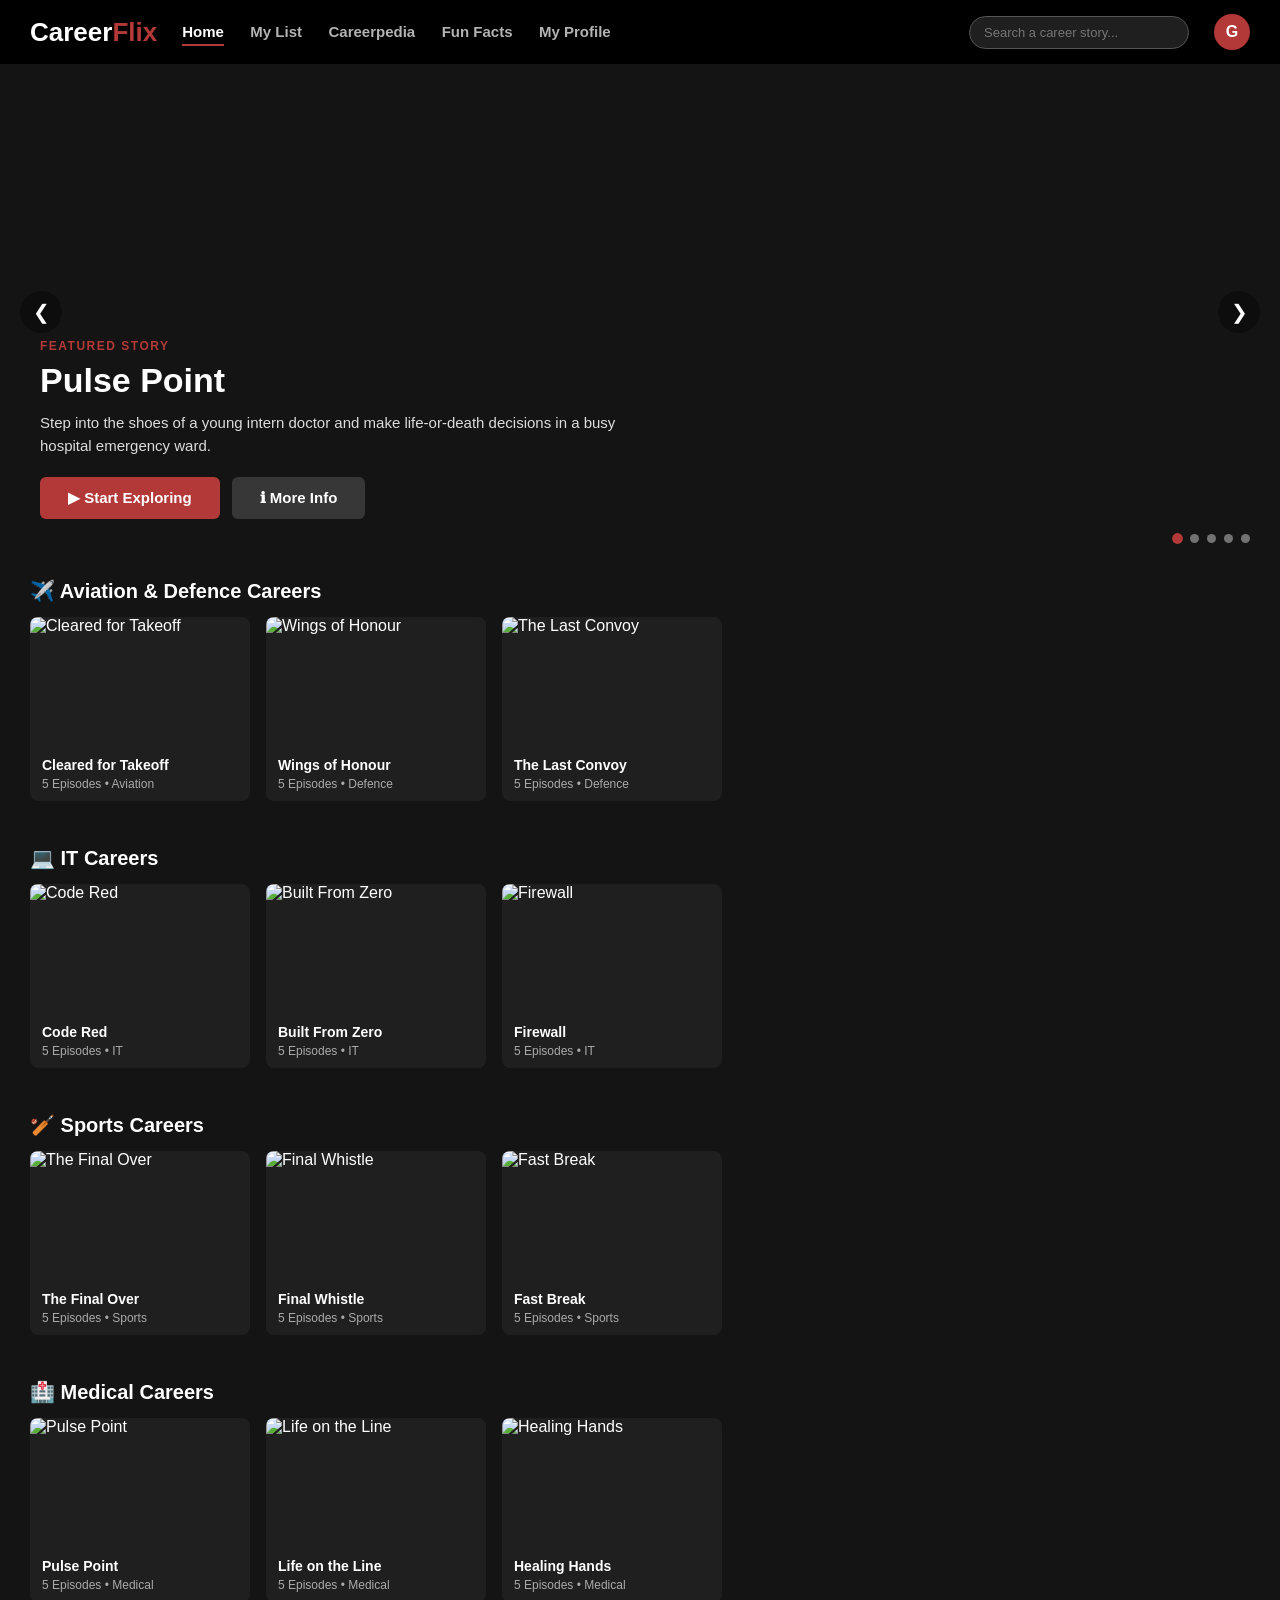
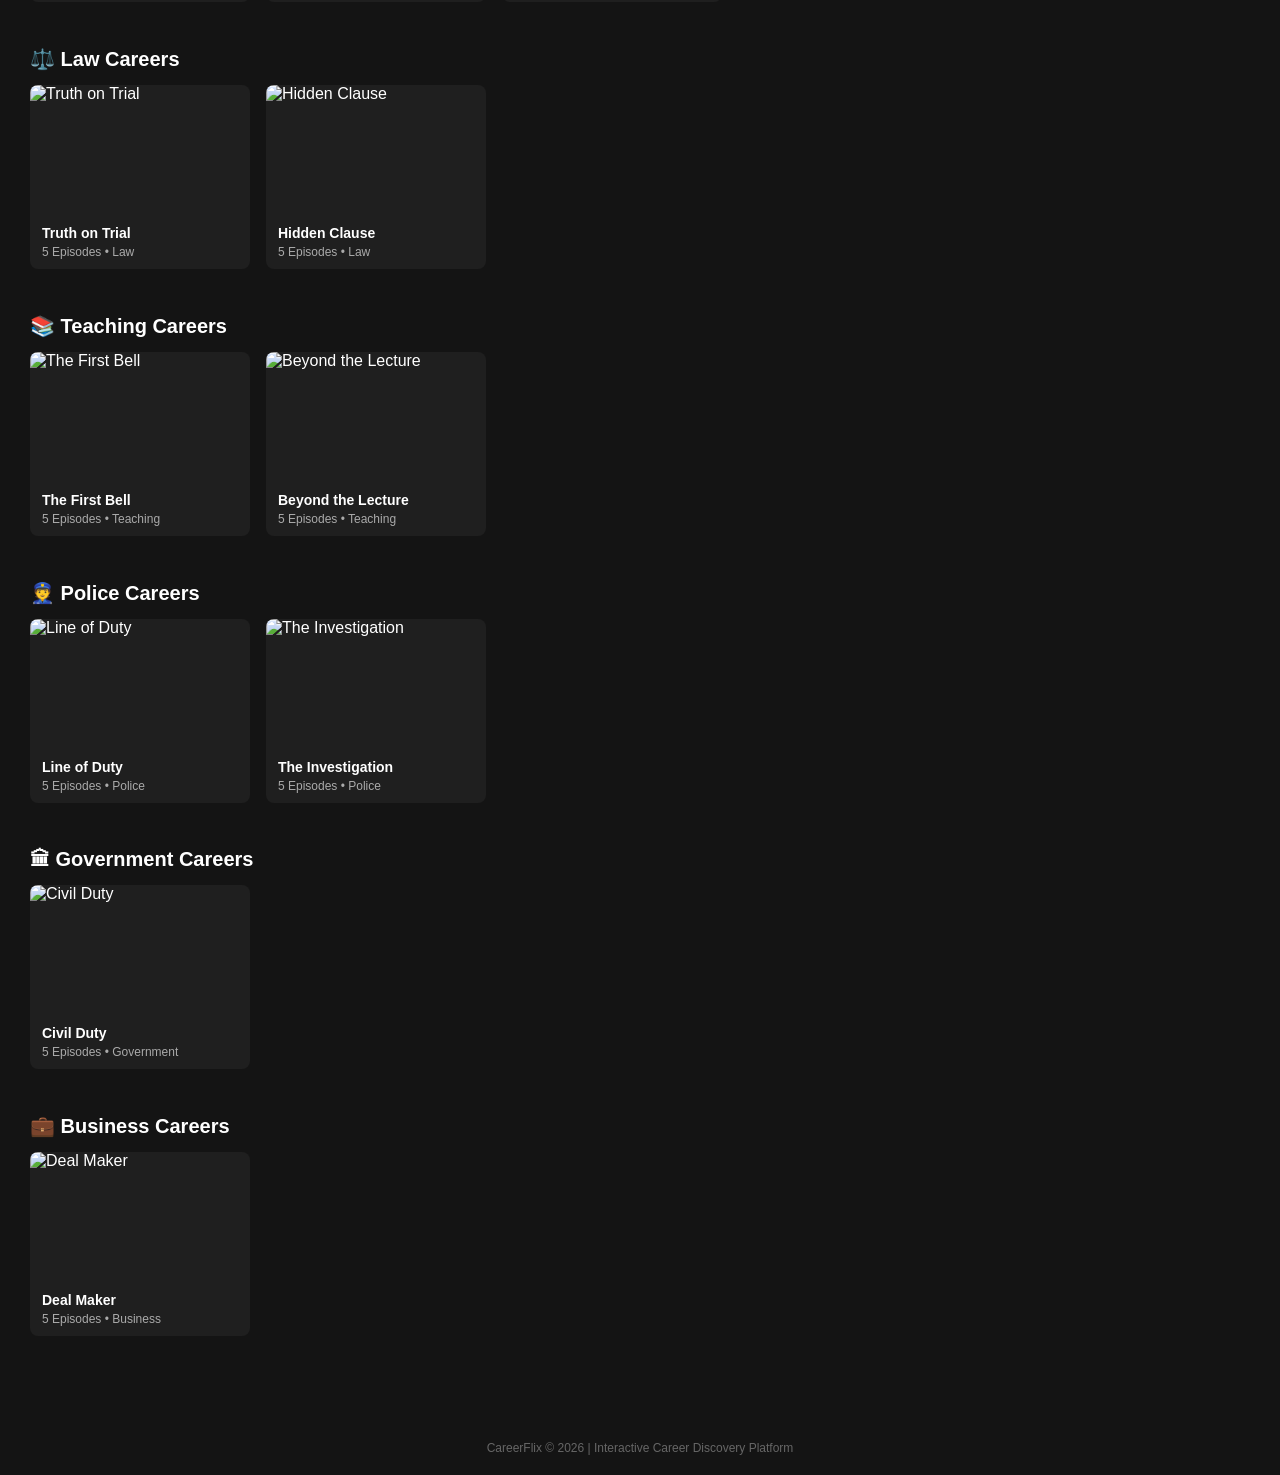
==== commit 48c2670f: "Add files via upload" ====
--- a/dashboard.html
+++ b/dashboard.html
@@ -65,6 +65,34 @@
     <section class="poster-section" id="continueSection" style="display:none;">
       <h2 class="row-title">Continue Exploring</h2>
       <div class="poster-row" id="continueRow"></div>
+    </section>
+
+    <!-- AVIATION & DEFENCE GENRE ROW -->
+    <section class="poster-section">
+      <h2 class="row-title">✈️ Aviation & Defence Careers</h2>
+      <div class="poster-row">
+        <div class="poster-card" data-title="Cleared for Takeoff Aviation Pilot" onclick="openStoryModal('pilot')">
+          <img src="https://images.pexels.com/photos/4269510/pexels-photo-4269510.jpeg?auto=compress&cs=tinysrgb&w=500" alt="Cleared for Takeoff" />
+          <div class="poster-info">
+            <h3>Cleared for Takeoff</h3>
+            <p>5 Episodes • Aviation</p>
+          </div>
+        </div>
+        <div class="poster-card" data-title="Wings of Honour Defence Air Force" onclick="openStoryModal('airforce')">
+          <img src="https://images.pexels.com/photos/30698431/pexels-photo-30698431.jpeg?auto=compress&cs=tinysrgb&w=500" alt="Wings of Honour" />
+          <div class="poster-info">
+            <h3>Wings of Honour</h3>
+            <p>5 Episodes • Defence</p>
+          </div>
+        </div>
+        <div class="poster-card" data-title="The Last Convoy Defence Army" onclick="openStoryModal('defence')">
+          <img src="https://images.pexels.com/photos/11874071/pexels-photo-11874071.jpeg?auto=compress&cs=tinysrgb&w=500" alt="The Last Convoy" />
+          <div class="poster-info">
+            <h3>The Last Convoy</h3>
+            <p>5 Episodes • Defence</p>
+          </div>
+        </div>
+      </div>
     </section>
 
     <!-- IT GENRE ROW -->
@@ -295,7 +323,10 @@
       nurse:        { title: "Healing Hands", role: "Nurse", genre: "Medical", img: "https://images.pexels.com/photos/34185202/pexels-photo-34185202.jpeg?auto=compress&cs=tinysrgb&w=1200", summary: "Care for patients around the clock as a hospital nurse, balancing compassion, urgency, and split-second judgment calls." },
       basketball:   { title: "Fast Break", role: "Basketball Player", genre: "Sports", img: "https://images.pexels.com/photos/2874717/pexels-photo-2874717.jpeg?auto=compress&cs=tinysrgb&w=1200", summary: "Chase a spot on the school basketball team through tryouts, tough defense, team conflict, and a last-second finals shot." },
       cybersecurity:{ title: "Firewall", role: "Cybersecurity Analyst", genre: "IT", img: "https://images.pexels.com/photos/207580/pexels-photo-207580.jpeg?auto=compress&cs=tinysrgb&w=1200", summary: "Defend a company's systems from real cyber threats - investigate breaches, contain attacks, and stop phishing scams." },
-      detective:    { title: "The Investigation", role: "Detective", genre: "Police", img: "https://images.pexels.com/photos/10464475/pexels-photo-10464475.jpeg?auto=compress&cs=tinysrgb&w=1200", summary: "Crack real cases as a crime branch detective - examine evidence, interrogate suspects, and follow the clues to the truth." }
+      detective:    { title: "The Investigation", role: "Detective", genre: "Police", img: "https://images.pexels.com/photos/10464475/pexels-photo-10464475.jpeg?auto=compress&cs=tinysrgb&w=1200", summary: "Crack real cases as a crime branch detective - examine evidence, interrogate suspects, and follow the clues to the truth." },
+      pilot:        { title: "Cleared for Takeoff", role: "Commercial Pilot", genre: "Aviation", img: "https://images.pexels.com/photos/4269510/pexels-photo-4269510.jpeg?auto=compress&cs=tinysrgb&w=1200", summary: "Fly as a young first officer through a real squall line, clear-air turbulence near the coffin corner, and a tight fuel decision - with your best friend from flight school on the radio in Ops." },
+      airforce:     { title: "Wings of Honour", role: "Air Force Officer", genre: "Defence", img: "https://images.pexels.com/photos/30698431/pexels-photo-30698431.jpeg?auto=compress&cs=tinysrgb&w=1200", summary: "Fly a rescue helicopter into the mountains as a young Air Force pilot, racing an avalanche and thin high-altitude air to reach stranded survivors - with your Academy friend orbiting overhead as your only link to base." },
+      defence:      { title: "The Last Convoy", role: "Army Officer", genre: "Defence", img: "https://images.pexels.com/photos/11874071/pexels-photo-11874071.jpeg?auto=compress&cs=tinysrgb&w=1200", summary: "Race the closing winter as a young Army officer, repairing a landslide-hit supply road to a forward border post before the pass shuts for the season - with your Academy friend on the radio keeping the convoy connected." }
     };
 
     // Which stories appear in the top hero carousel, in order.
--- a/style.css
+++ b/style.css
@@ -1213,7 +1213,7 @@
   color: #ffd60a;
 }
 
-/* Scrollable Fun Facts popup */
+/* Fun Facts popup - one fact at a time, with a real photo per fact */
 .facts-modal-box {
   background: #181818;
   max-width: 550px;
@@ -1227,32 +1227,24 @@
   flex-direction: column;
 }
 
-.facts-modal-img {
-  width: 100%;
-  height: 160px;
-  object-fit: cover;
-  display: block;
-  flex-shrink: 0;
-}
-
-.facts-modal-content {
-  padding: 20px;
-  overflow: hidden;
-  display: flex;
-  flex-direction: column;
-  min-height: 0;
-}
-
 .facts-modal-role {
   font-size: 19px;
   font-weight: bold;
   color: #ffd60a;
   margin-bottom: 14px;
   flex-shrink: 0;
-}
-
-/* THIS is what makes the facts scrollable - fixes the earlier
-   issue where facts got cut off with no way to see the rest */
+  padding-right: 30px; /* keep clear of the close button */
+}
+
+/* Still used by the Careerpedia term-detail modal (see careerpedia.html) */
+.facts-modal-content {
+  padding: 20px;
+  overflow: hidden;
+  display: flex;
+  flex-direction: column;
+  min-height: 0;
+}
+
 .facts-scroll-area {
   flex: 1;
   min-height: 0;
@@ -1277,6 +1269,60 @@
 
 .facts-scroll-area li {
   margin-bottom: 12px;
+}
+
+.fact-card {
+  display: flex;
+  flex-direction: column;
+  overflow-y: auto;
+}
+
+.fact-card-img {
+  width: 100%;
+  height: 220px;
+  object-fit: cover;
+  display: block;
+  border-radius: 10px;
+  flex-shrink: 0;
+  background: #222; /* shows while the photo loads */
+}
+
+.fact-card-text {
+  font-size: 15px;
+  color: #dcdcdc;
+  line-height: 1.7;
+  margin-top: 16px;
+}
+
+.fact-nav {
+  display: flex;
+  align-items: center;
+  justify-content: space-between;
+  margin-top: 18px;
+  padding-top: 16px;
+  border-top: 1px solid #2a2a2a;
+  flex-shrink: 0;
+}
+
+.fact-nav-btn {
+  background: #e50914;
+  color: #fff;
+  border: none;
+  padding: 9px 18px;
+  border-radius: 6px;
+  font-size: 14px;
+  font-weight: 600;
+  cursor: pointer;
+  transition: background 0.2s ease;
+}
+
+.fact-nav-btn:hover {
+  background: #ff1a28;
+}
+
+.fact-counter {
+  font-size: 13px;
+  color: #aaa;
 }
 
 
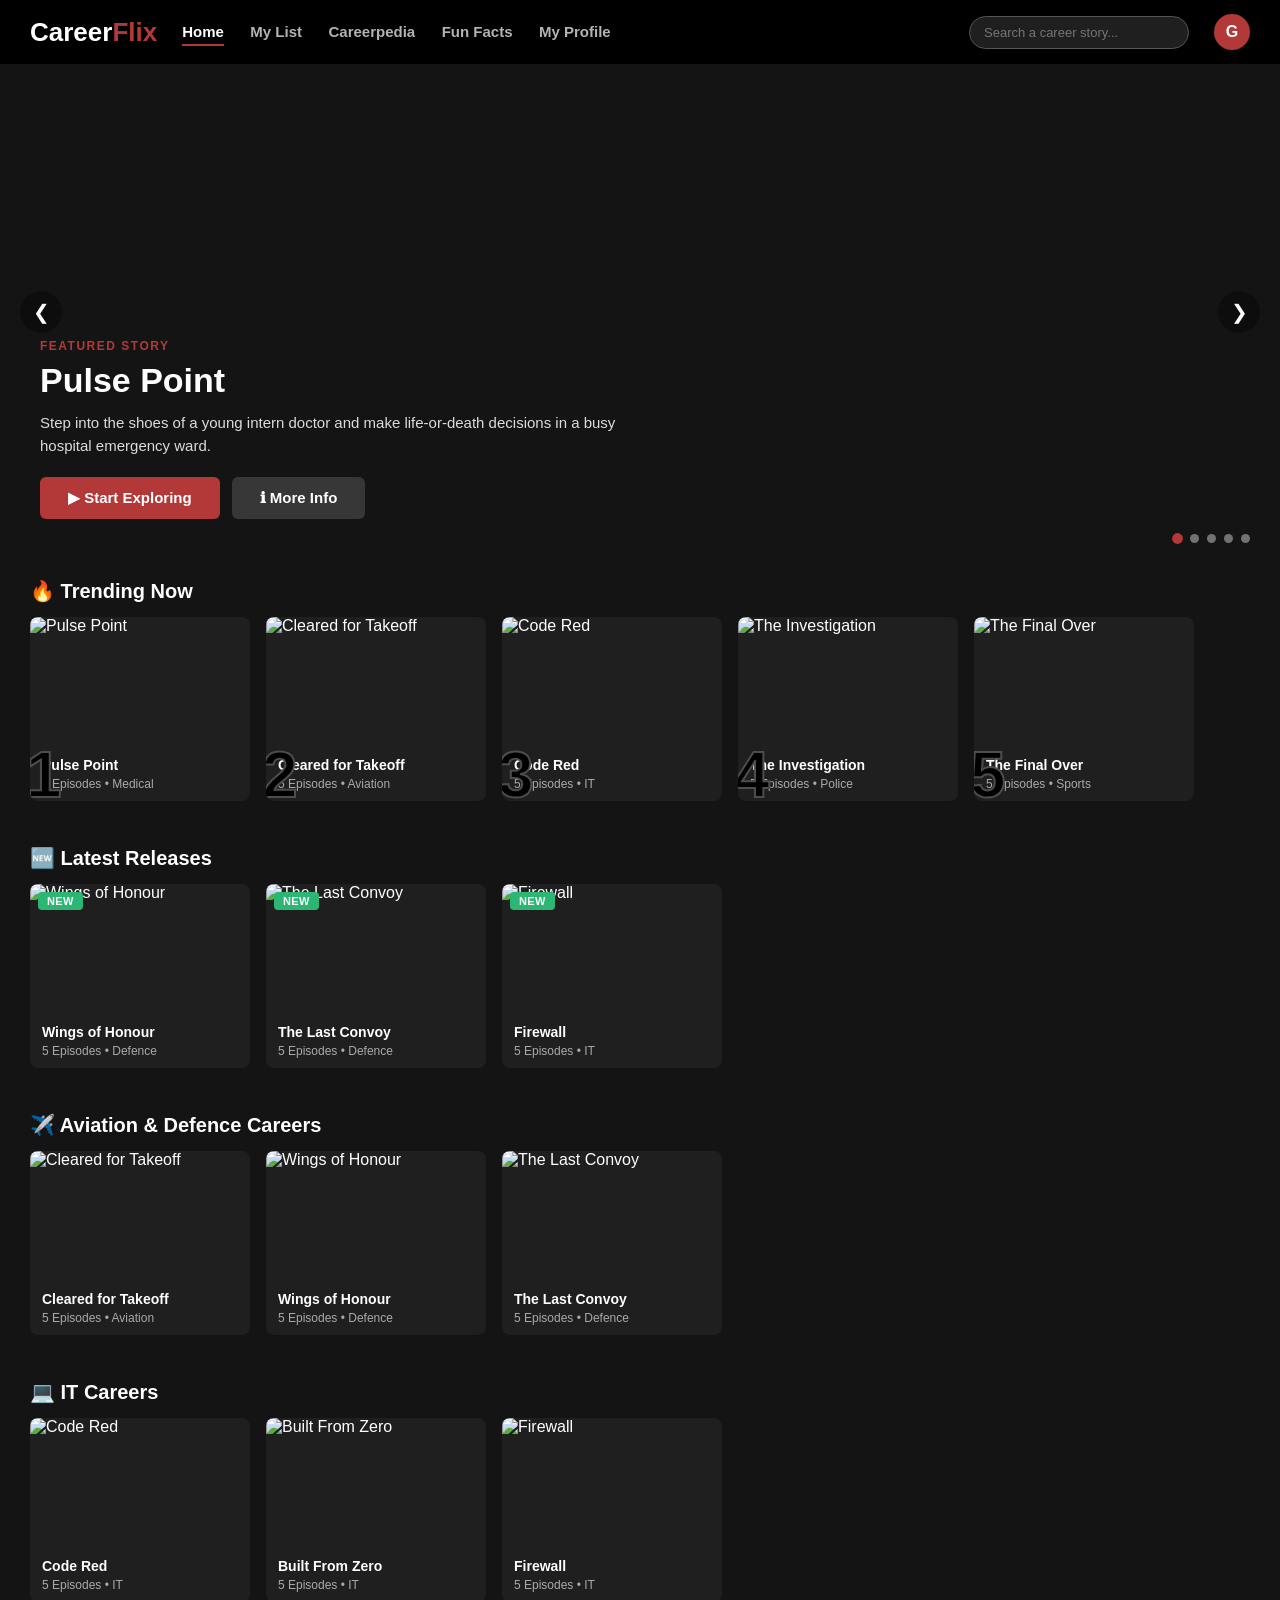
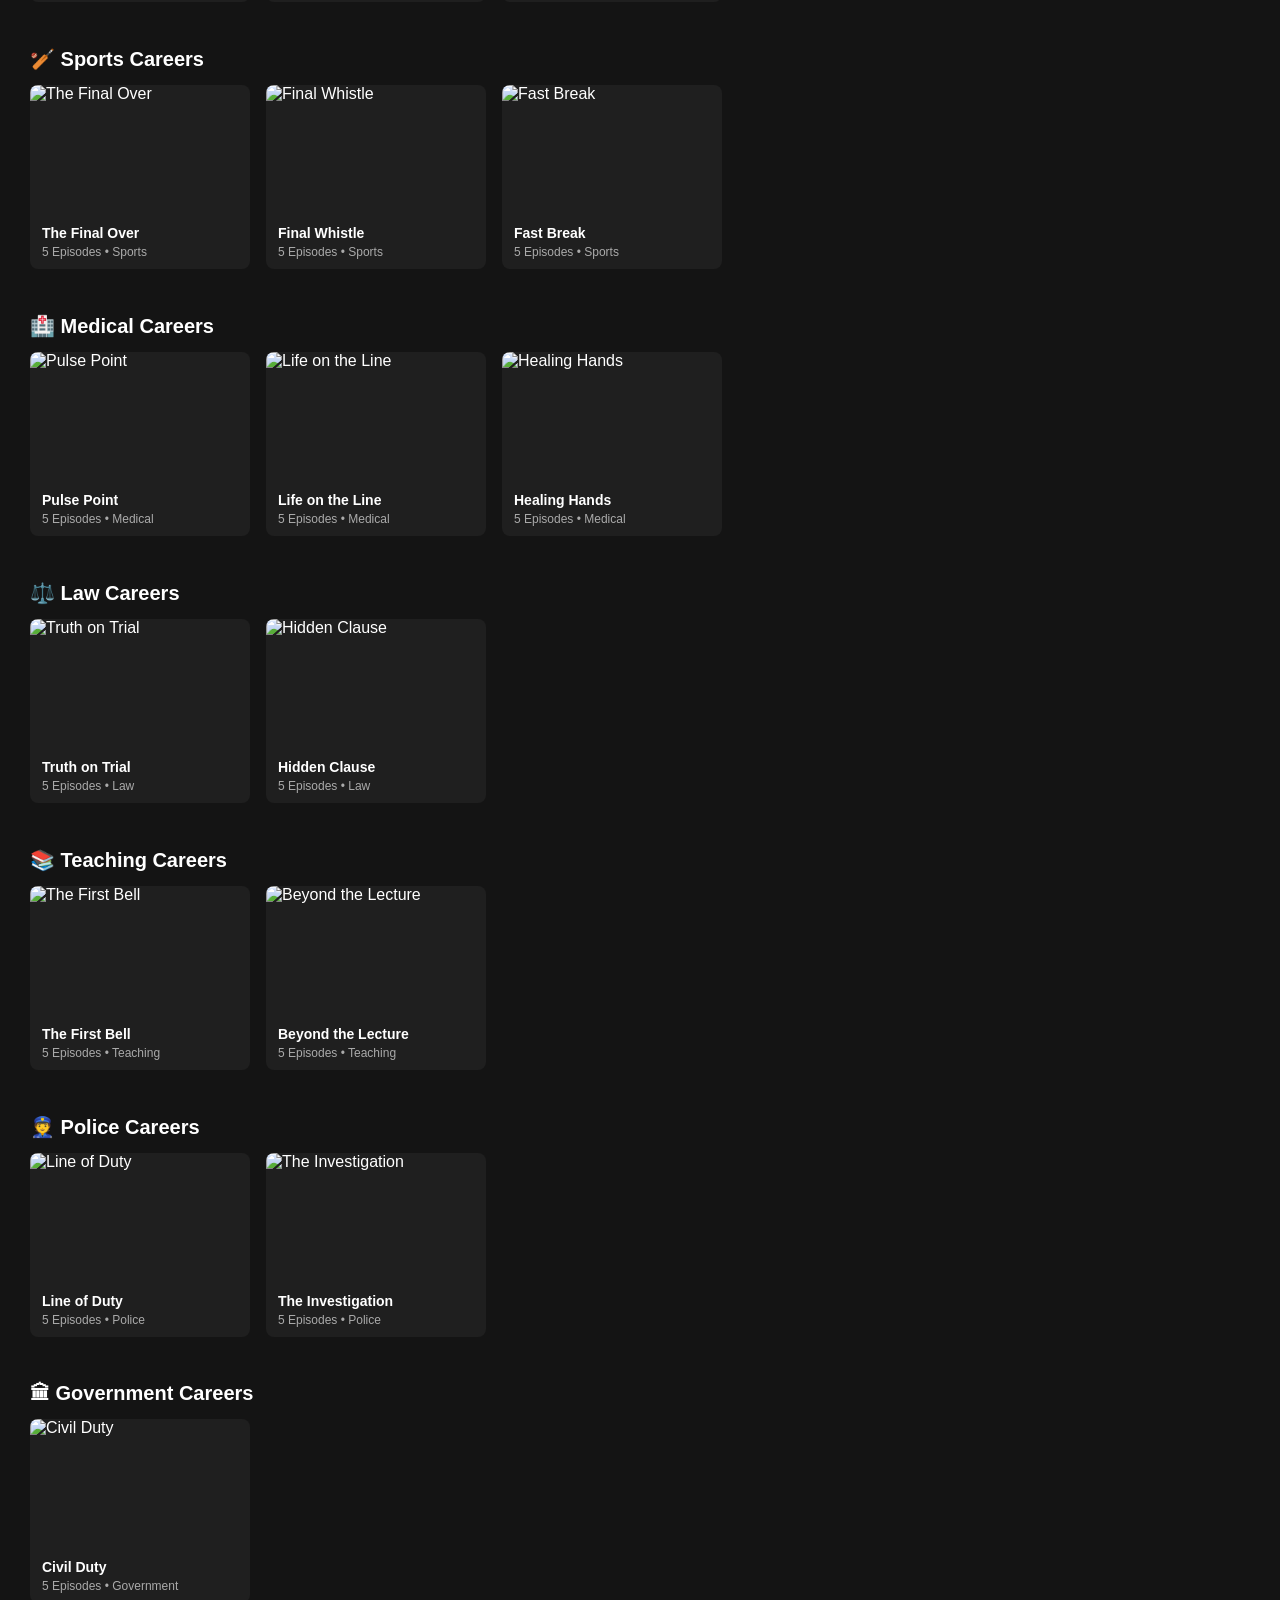
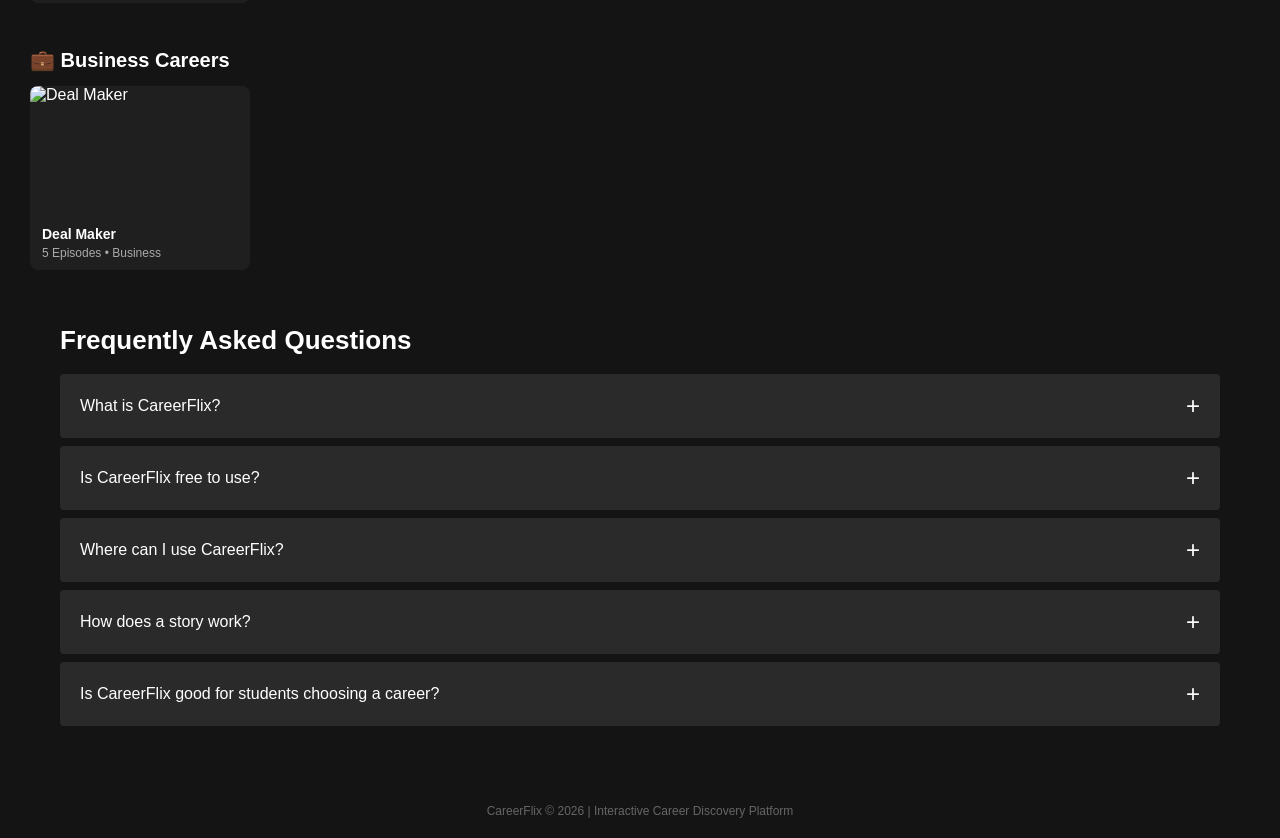
==== commit ca84b3c5: "Add files via upload" ====
--- a/dashboard.html
+++ b/dashboard.html
@@ -28,11 +28,12 @@
       oninput="filterStories()"
     />
 
-    <!-- Simple account icon with a dropdown (Logout) -->
+    <!-- Simple account icon with a dropdown (Settings + Logout) -->
     <div class="account-area" onclick="toggleAccountMenu()">
       <div class="account-circle" id="accountCircle">G</div>
       <div class="account-menu" id="accountMenu">
         <p id="accountName">Guest</p>
+        <button class="settings-btn" onclick="window.location.href='settings.html'">⚙ Settings</button>
         <button onclick="logoutUser()">Logout</button>
       </div>
     </div>
@@ -67,6 +68,84 @@
       <div class="poster-row" id="continueRow"></div>
     </section>
 
+    <!-- TRENDING NOW ROW -->
+    <section class="poster-section">
+      <h2 class="row-title">🔥 Trending Now</h2>
+      <div class="poster-row">
+        <div class="poster-card" data-title="Pulse Point Medical Trending" onclick="openStoryModal('doctor')">
+          <span class="trend-rank">1</span>
+          <img src="https://images.pexels.com/photos/16571732/pexels-photo-16571732.jpeg?auto=compress&cs=tinysrgb&w=500" alt="Pulse Point" />
+          <div class="poster-info">
+            <h3>Pulse Point</h3>
+            <p>5 Episodes • Medical</p>
+          </div>
+        </div>
+        <div class="poster-card" data-title="Cleared for Takeoff Aviation Trending" onclick="openStoryModal('pilot')">
+          <span class="trend-rank">2</span>
+          <img src="https://images.pexels.com/photos/4269510/pexels-photo-4269510.jpeg?auto=compress&cs=tinysrgb&w=500" alt="Cleared for Takeoff" />
+          <div class="poster-info">
+            <h3>Cleared for Takeoff</h3>
+            <p>5 Episodes • Aviation</p>
+          </div>
+        </div>
+        <div class="poster-card" data-title="Code Red IT Trending" onclick="openStoryModal('it')">
+          <span class="trend-rank">3</span>
+          <img src="https://images.pexels.com/photos/12899156/pexels-photo-12899156.jpeg?auto=compress&cs=tinysrgb&w=500" alt="Code Red" />
+          <div class="poster-info">
+            <h3>Code Red</h3>
+            <p>5 Episodes • IT</p>
+          </div>
+        </div>
+        <div class="poster-card" data-title="The Investigation Police Trending" onclick="openStoryModal('detective')">
+          <span class="trend-rank">4</span>
+          <img src="https://images.pexels.com/photos/10464475/pexels-photo-10464475.jpeg?auto=compress&cs=tinysrgb&w=500" alt="The Investigation" />
+          <div class="poster-info">
+            <h3>The Investigation</h3>
+            <p>5 Episodes • Police</p>
+          </div>
+        </div>
+        <div class="poster-card" data-title="The Final Over Sports Trending" onclick="openStoryModal('cricketer')">
+          <span class="trend-rank">5</span>
+          <img src="https://images.pexels.com/photos/29881319/pexels-photo-29881319.jpeg?auto=compress&cs=tinysrgb&w=500" alt="The Final Over" />
+          <div class="poster-info">
+            <h3>The Final Over</h3>
+            <p>5 Episodes • Sports</p>
+          </div>
+        </div>
+      </div>
+    </section>
+
+    <!-- LATEST RELEASES ROW -->
+    <section class="poster-section">
+      <h2 class="row-title">🆕 Latest Releases</h2>
+      <div class="poster-row">
+        <div class="poster-card" data-title="Wings of Honour Defence New" onclick="openStoryModal('airforce')">
+          <span class="poster-badge new-release">NEW</span>
+          <img src="https://images.pexels.com/photos/30698431/pexels-photo-30698431.jpeg?auto=compress&cs=tinysrgb&w=500" alt="Wings of Honour" />
+          <div class="poster-info">
+            <h3>Wings of Honour</h3>
+            <p>5 Episodes • Defence</p>
+          </div>
+        </div>
+        <div class="poster-card" data-title="The Last Convoy Defence New" onclick="openStoryModal('defence')">
+          <span class="poster-badge new-release">NEW</span>
+          <img src="https://images.pexels.com/photos/11874071/pexels-photo-11874071.jpeg?auto=compress&cs=tinysrgb&w=500" alt="The Last Convoy" />
+          <div class="poster-info">
+            <h3>The Last Convoy</h3>
+            <p>5 Episodes • Defence</p>
+          </div>
+        </div>
+        <div class="poster-card" data-title="Firewall IT Cybersecurity New" onclick="openStoryModal('cybersecurity')">
+          <span class="poster-badge new-release">NEW</span>
+          <img src="https://images.pexels.com/photos/207580/pexels-photo-207580.jpeg?auto=compress&cs=tinysrgb&w=500" alt="Firewall" />
+          <div class="poster-info">
+            <h3>Firewall</h3>
+            <p>5 Episodes • IT</p>
+          </div>
+        </div>
+      </div>
+    </section>
+
     <!-- AVIATION & DEFENCE GENRE ROW -->
     <section class="poster-section">
       <h2 class="row-title">✈️ Aviation & Defence Careers</h2>
@@ -273,6 +352,67 @@
     <p id="noResultsMsg" style="display:none; text-align:center; color:#b3b3b3; margin-top:20px;">
       No stories found matching your search.
     </p>
+
+    <!-- ===================== FAQ SECTION ===================== -->
+    <section class="faq-section">
+      <h2>Frequently Asked Questions</h2>
+
+      <div class="faq-item">
+        <div class="faq-question" onclick="toggleFaq(this)">
+          <span>What is CareerFlix?</span>
+          <span class="faq-icon">+</span>
+        </div>
+        <div class="faq-answer">
+          CareerFlix is an interactive, story-driven platform that lets you experience what different careers
+          are really like - from a doctor's first night shift to a pilot flying through a storm - by making
+          choices inside 5-episode stories and seeing how they play out.
+        </div>
+      </div>
+
+      <div class="faq-item">
+        <div class="faq-question" onclick="toggleFaq(this)">
+          <span>Is CareerFlix free to use?</span>
+          <span class="faq-icon">+</span>
+        </div>
+        <div class="faq-answer">
+          Yes. CareerFlix is completely free to explore - there's no subscription, payment, or sign-up fee
+          required to play any story.
+        </div>
+      </div>
+
+      <div class="faq-item">
+        <div class="faq-question" onclick="toggleFaq(this)">
+          <span>Where can I use CareerFlix?</span>
+          <span class="faq-icon">+</span>
+        </div>
+        <div class="faq-answer">
+          CareerFlix runs right in your browser on any phone, tablet, or computer - no download or
+          installation needed.
+        </div>
+      </div>
+
+      <div class="faq-item">
+        <div class="faq-question" onclick="toggleFaq(this)">
+          <span>How does a story work?</span>
+          <span class="faq-icon">+</span>
+        </div>
+        <div class="faq-answer">
+          Every story has 5 episodes. You play as the main character, make decisions at key moments, and see
+          how each choice changes the scene - just like a real day in that job.
+        </div>
+      </div>
+
+      <div class="faq-item">
+        <div class="faq-question" onclick="toggleFaq(this)">
+          <span>Is CareerFlix good for students choosing a career?</span>
+          <span class="faq-icon">+</span>
+        </div>
+        <div class="faq-answer">
+          Yes - it's built for exactly that. Instead of just reading a job description, students get to
+          "live" a realistic day in each career and see the real dilemmas and decisions that come with it.
+        </div>
+      </div>
+    </section>
 
   </main>
 
@@ -474,6 +614,13 @@
         '</div>';
     }
 
+    // Opens/closes one FAQ accordion item when its question row is clicked.
+    function toggleFaq(questionEl) {
+      const item = questionEl.closest(".faq-item");
+      item.classList.toggle("open");
+      questionEl.querySelector(".faq-icon").innerText = item.classList.contains("open") ? "\u2715" : "+";
+    }
+
     // Filters the poster cards on screen as the user types in the search box.
     function filterStories() {
       const query = document.getElementById("searchBox").value.toLowerCase();
--- a/style.css
+++ b/style.css
@@ -297,6 +297,7 @@
 }
 
 .poster-card {
+  position: relative;
   min-width: 220px;
   max-width: 220px;
   background: #1f1f1f;
@@ -305,6 +306,89 @@
   cursor: pointer;
   transition: transform 0.25s;
   flex-shrink: 0;
+}
+
+/* Small "Trending" / "New" pill shown on top of a poster image */
+.poster-badge {
+  position: absolute;
+  top: 8px;
+  left: 8px;
+  padding: 3px 9px;
+  font-size: 11px;
+  font-weight: 700;
+  border-radius: 4px;
+  letter-spacing: 0.3px;
+  z-index: 2;
+}
+.poster-badge.trending { background: #e50914; color: #fff; }
+.poster-badge.new-release { background: #2bb673; color: #fff; }
+
+/* Rank number used in the Trending Now row (Netflix Top 10 style) */
+.trend-rank {
+  position: absolute;
+  bottom: -6px;
+  left: -4px;
+  font-size: 64px;
+  font-weight: 800;
+  color: #000;
+  -webkit-text-stroke: 2px #4d4d4d;
+  line-height: 1;
+  z-index: 1;
+  pointer-events: none;
+}
+
+/* =========================================================
+   FAQ ACCORDION (below the story rows)
+   ========================================================= */
+.faq-section {
+  padding: 10px 30px 10px 30px;
+}
+.faq-section h2 {
+  font-size: 26px;
+  margin-bottom: 18px;
+}
+.faq-item {
+  background: #2a2a2a;
+  border-radius: 4px;
+  margin-bottom: 8px;
+  overflow: hidden;
+}
+.faq-question {
+  display: flex;
+  justify-content: space-between;
+  align-items: center;
+  gap: 16px;
+  padding: 18px 20px;
+  cursor: pointer;
+  font-size: 16px;
+  font-weight: 500;
+  color: #fff;
+}
+.faq-question .faq-icon {
+  font-size: 24px;
+  font-weight: 300;
+  transition: transform 0.25s ease;
+  flex-shrink: 0;
+}
+.faq-item.open .faq-icon {
+  transform: rotate(45deg);
+}
+.faq-answer {
+  max-height: 0;
+  overflow: hidden;
+  transition: max-height 0.3s ease;
+  padding: 0 20px;
+  color: #cfcfcf;
+  font-size: 14px;
+  line-height: 1.55;
+}
+.faq-item.open .faq-answer {
+  max-height: 300px;
+  padding-bottom: 18px;
+}
+@media (max-width: 600px) {
+  .faq-section { padding: 10px 16px; }
+  .trend-rank { font-size: 46px; }
 }
 .poster-card:hover {
   transform: scale(1.06);
@@ -1531,3 +1615,131 @@
 }
 .journey-stat-box .num { font-size: 30px; font-weight: bold; color: #b33939; }
 .journey-stat-box .label { font-size: 12px; color: #999; margin-top: 4px; }
+
+
+/* ===============================================
+   SETTINGS - dropdown button + Settings page
+   =============================================== */
+
+/* "Settings" button inside the account dropdown (Logout stays red) */
+.account-menu button.settings-btn {
+  background: #333 !important;
+  margin-bottom: 6px;
+}
+.account-menu button.settings-btn:hover {
+  background: #4a4a4a !important;
+}
+
+.settings-row {
+  display: flex;
+  flex-wrap: wrap;
+  align-items: center;
+  gap: 12px;
+  padding: 14px 0;
+  border-top: 1px solid #2a2a2a;
+}
+.settings-row:first-of-type {
+  border-top: none;
+}
+.settings-row-text {
+  flex: 1 1 240px;
+}
+.settings-row-text strong {
+  display: block;
+  font-size: 15px;
+}
+.settings-row-text span {
+  font-size: 12px;
+  color: #999;
+}
+
+.settings-form {
+  display: flex;
+  flex-direction: column;
+  gap: 10px;
+  max-width: 380px;
+  margin-bottom: 22px;
+}
+.settings-form label {
+  font-size: 13px;
+  color: #ccc;
+}
+.settings-input {
+  width: 100%;
+  padding: 10px 14px;
+  border-radius: 6px;
+  border: 1px solid #333;
+  background: #262626;
+  color: white;
+  font-size: 14px;
+}
+.settings-input:focus {
+  outline: none;
+  border-color: #b33939;
+}
+
+.s-btn {
+  padding: 9px 18px;
+  border: none;
+  border-radius: 6px;
+  background: #b33939;
+  color: white;
+  font-size: 14px;
+  cursor: pointer;
+  transition: background 0.3s ease, transform 0.3s cubic-bezier(0.25, 0.46, 0.45, 0.94);
+}
+.s-btn:hover {
+  background: #8f2d2d;
+  transform: scale(1.03);
+}
+.s-btn.secondary {
+  background: #333;
+}
+.s-btn.secondary:hover {
+  background: #4a4a4a;
+}
+.s-btn.danger {
+  background: transparent;
+  border: 1px solid #b33939;
+  color: #ff6b6b;
+}
+.s-btn.danger:hover {
+  background: #b33939;
+  color: white;
+}
+
+.s-msg {
+  font-size: 13px;
+  min-height: 18px;
+  margin-top: 2px;
+}
+.s-msg.ok  { color: #4cd964; }
+.s-msg.err { color: #ff6b6b; }
+
+.settings-sub {
+  font-size: 15px;
+  margin: 6px 0 12px 0;
+  color: #ddd;
+}
+.account-info {
+  display: grid;
+  grid-template-columns: repeat(auto-fit, minmax(220px, 1fr));
+  gap: 14px;
+  margin-bottom: 22px;
+}
+.account-info div {
+  background: #141414;
+  border-radius: 8px;
+  padding: 12px 14px;
+}
+.account-info small {
+  display: block;
+  color: #999;
+  font-size: 11px;
+  margin-bottom: 4px;
+  text-transform: uppercase;
+  letter-spacing: 0.5px;
+}
+.danger-zone {
+  border: 1px solid #5a2222;
+}
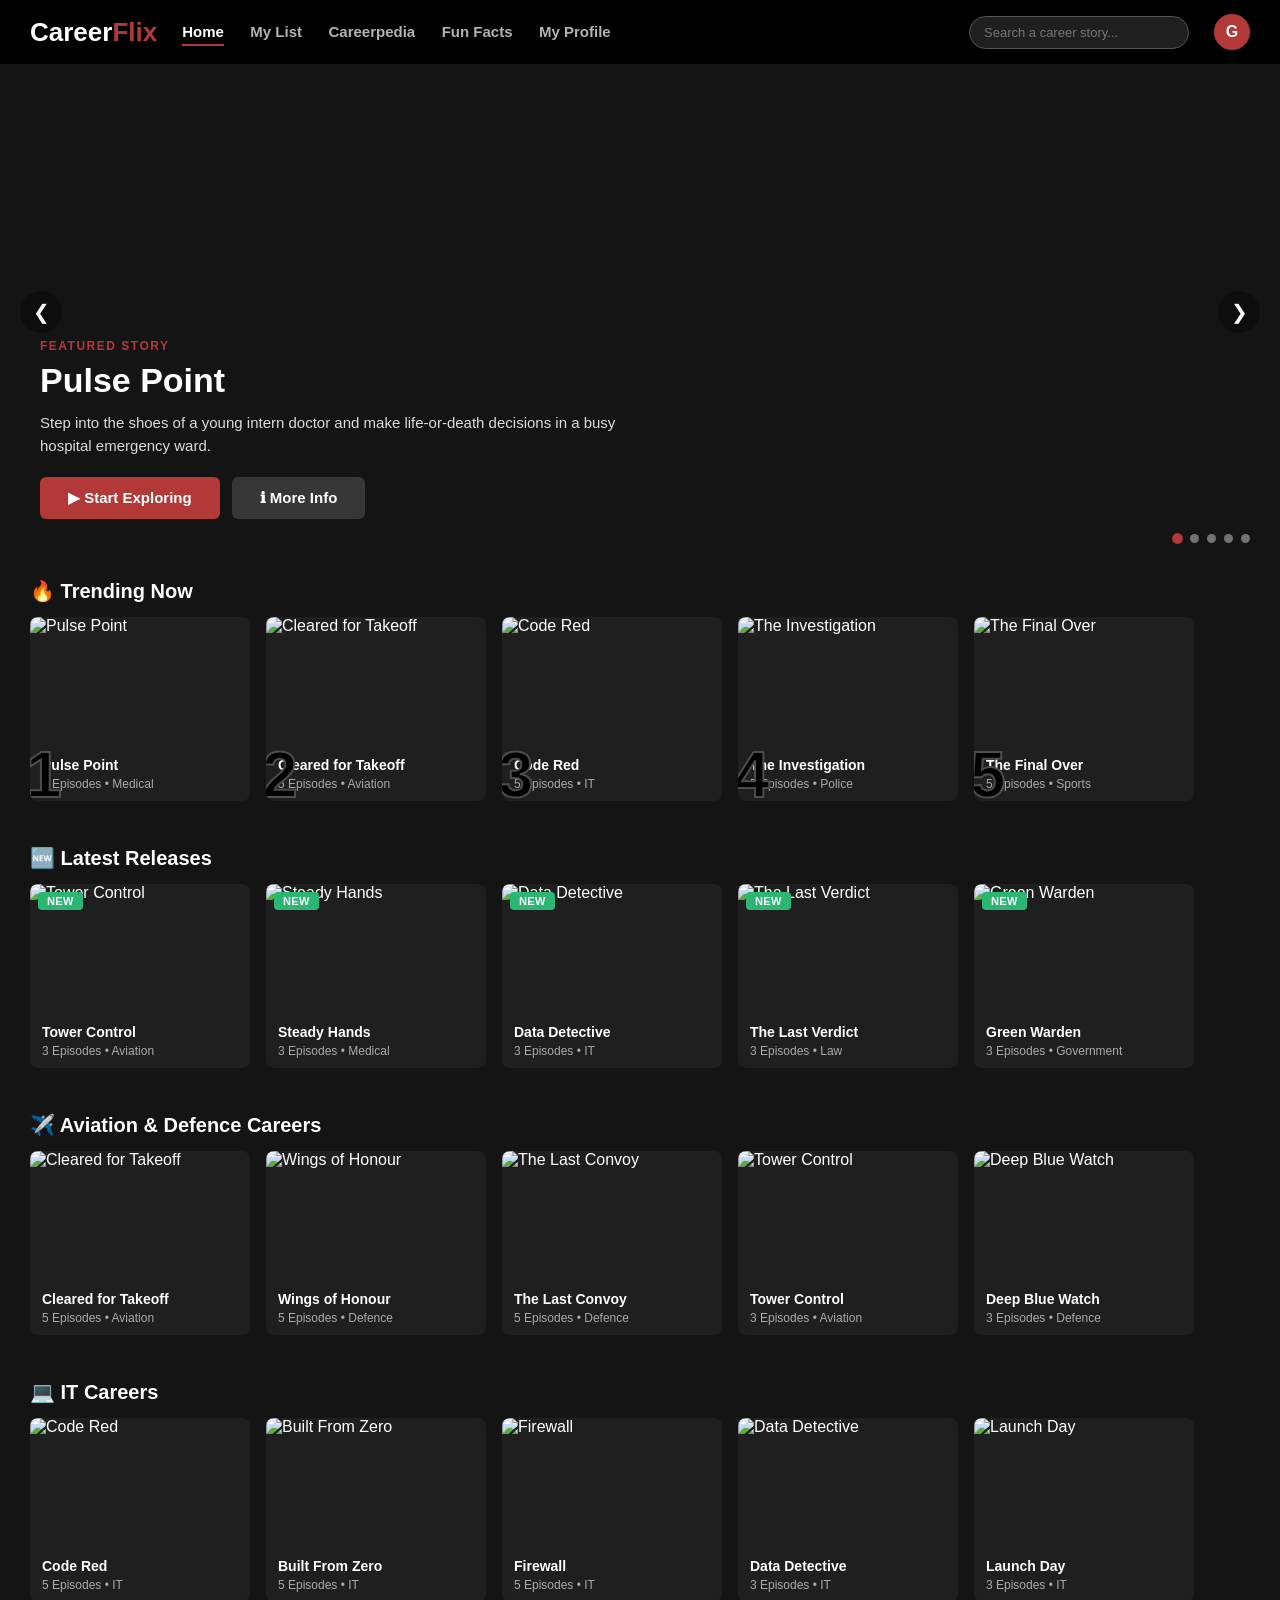
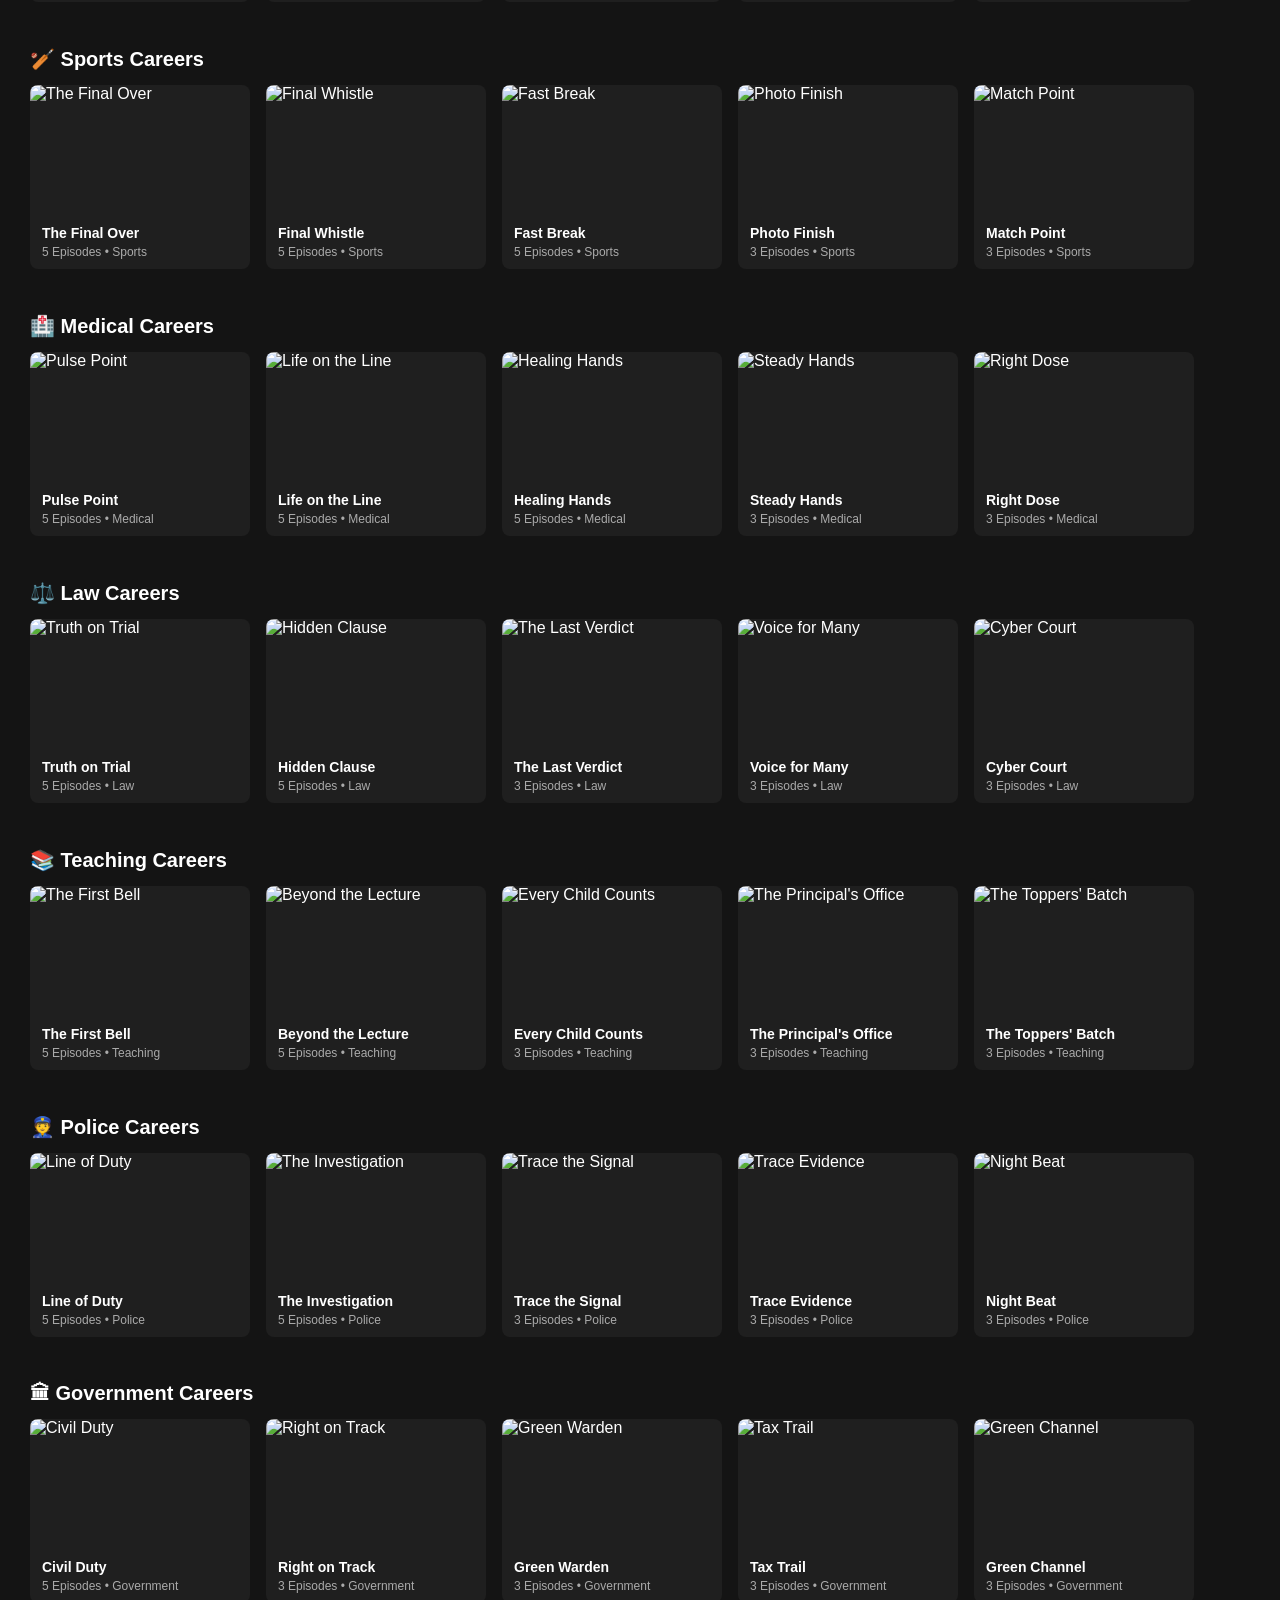
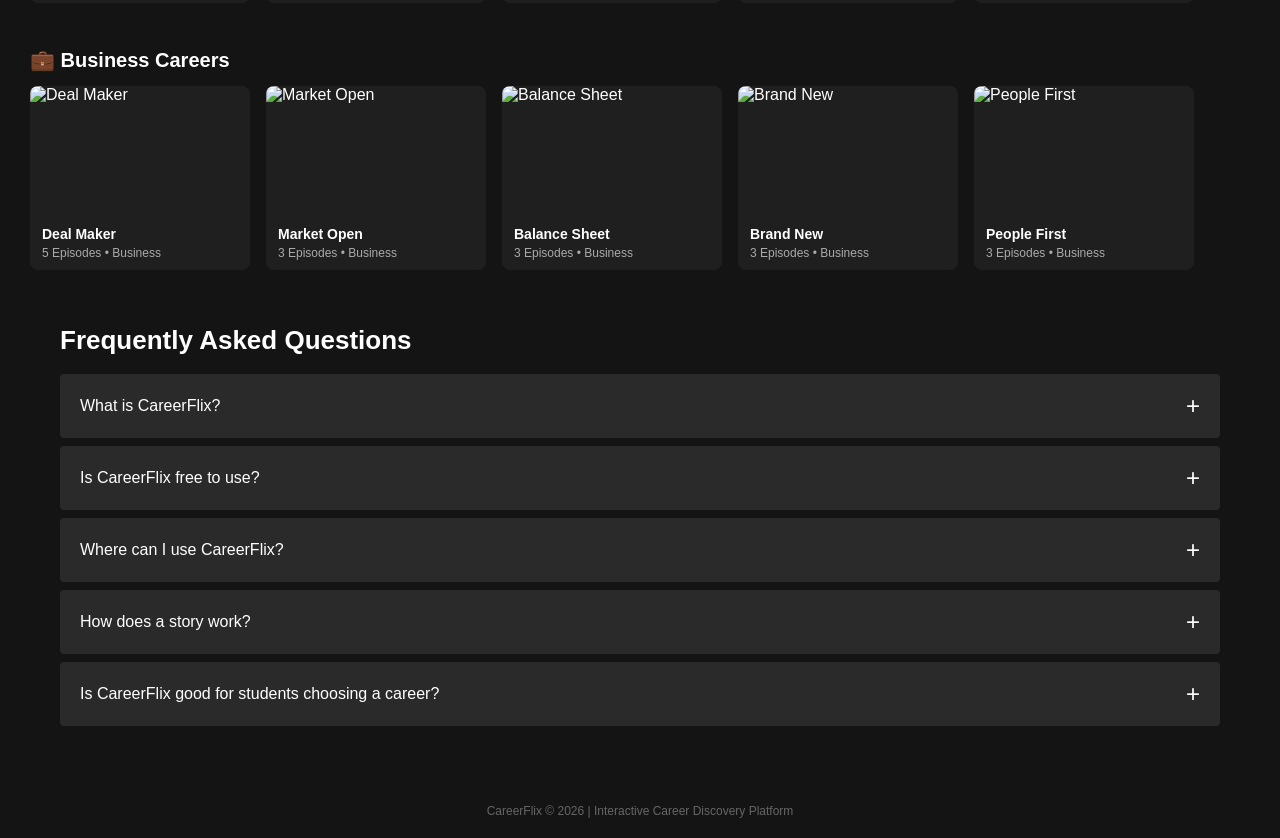
==== commit 4219785c: "Add files via upload" ====
--- a/dashboard.html
+++ b/dashboard.html
@@ -62,260 +62,395 @@
   <!-- ===================== MAIN CONTENT ===================== -->
   <main class="dashboard">
 
-    <!-- "Continue Exploring" row - only shows if user already played something -->
+    <!-- TRENDING NOW ROW -->
+    <section class="poster-section">
+      <h2 class="row-title">🔥 Trending Now</h2>
+      <div class="poster-row">
+        <div class="poster-card" data-title="Pulse Point Medical Trending" onclick="openStoryModal('doctor')">
+          <span class="trend-rank">1</span>
+          <img src="https://images.pexels.com/photos/16571732/pexels-photo-16571732.jpeg?auto=compress&cs=tinysrgb&w=500" alt="Pulse Point" />
+          <div class="poster-info">
+            <h3>Pulse Point</h3>
+            <p>5 Episodes • Medical</p>
+          </div>
+        </div>
+        <div class="poster-card" data-title="Cleared for Takeoff Aviation Trending" onclick="openStoryModal('pilot')">
+          <span class="trend-rank">2</span>
+          <img src="https://images.pexels.com/photos/4269510/pexels-photo-4269510.jpeg?auto=compress&cs=tinysrgb&w=500" alt="Cleared for Takeoff" />
+          <div class="poster-info">
+            <h3>Cleared for Takeoff</h3>
+            <p>5 Episodes • Aviation</p>
+          </div>
+        </div>
+        <div class="poster-card" data-title="Code Red IT Trending" onclick="openStoryModal('it')">
+          <span class="trend-rank">3</span>
+          <img src="https://images.pexels.com/photos/12899156/pexels-photo-12899156.jpeg?auto=compress&cs=tinysrgb&w=500" alt="Code Red" />
+          <div class="poster-info">
+            <h3>Code Red</h3>
+            <p>5 Episodes • IT</p>
+          </div>
+        </div>
+        <div class="poster-card" data-title="The Investigation Police Trending" onclick="openStoryModal('detective')">
+          <span class="trend-rank">4</span>
+          <img src="https://images.pexels.com/photos/10464475/pexels-photo-10464475.jpeg?auto=compress&cs=tinysrgb&w=500" alt="The Investigation" />
+          <div class="poster-info">
+            <h3>The Investigation</h3>
+            <p>5 Episodes • Police</p>
+          </div>
+        </div>
+        <div class="poster-card" data-title="The Final Over Sports Trending" onclick="openStoryModal('cricketer')">
+          <span class="trend-rank">5</span>
+          <img src="https://images.pexels.com/photos/29881319/pexels-photo-29881319.jpeg?auto=compress&cs=tinysrgb&w=500" alt="The Final Over" />
+          <div class="poster-info">
+            <h3>The Final Over</h3>
+            <p>5 Episodes • Sports</p>
+          </div>
+        </div>
+      </div>
+    </section>
+
+    <!-- LATEST RELEASES ROW -->
+    <section class="poster-section">
+      <h2 class="row-title">🆕 Latest Releases</h2>
+      <div class="poster-row">
+        <div class="poster-card" data-title="Tower Control Aviation Air Traffic Controller New" onclick="openStoryModal('atc')">
+          <span class="poster-badge new-release">NEW</span>
+          <img src="https://images.pexels.com/photos/7899923/pexels-photo-7899923.jpeg?auto=compress&cs=tinysrgb&w=500" alt="Tower Control" />
+          <div class="poster-info">
+            <h3>Tower Control</h3>
+            <p>3 Episodes • Aviation</p>
+          </div>
+        </div>
+        <div class="poster-card" data-title="Steady Hands Medical Surgeon New" onclick="openStoryModal('surgeon')">
+          <span class="poster-badge new-release">NEW</span>
+          <img src="https://images.pexels.com/photos/6291246/pexels-photo-6291246.jpeg?auto=compress&cs=tinysrgb&w=500" alt="Steady Hands" />
+          <div class="poster-info">
+            <h3>Steady Hands</h3>
+            <p>3 Episodes • Medical</p>
+          </div>
+        </div>
+        <div class="poster-card" data-title="Data Detective IT Data Analyst New" onclick="openStoryModal('datascience')">
+          <span class="poster-badge new-release">NEW</span>
+          <img src="https://images.pexels.com/photos/669614/pexels-photo-669614.jpeg?auto=compress&cs=tinysrgb&w=500" alt="Data Detective" />
+          <div class="poster-info">
+            <h3>Data Detective</h3>
+            <p>3 Episodes • IT</p>
+          </div>
+        </div>
+        <div class="poster-card" data-title="The Last Verdict Law Judge New" onclick="openStoryModal('judge')">
+          <span class="poster-badge new-release">NEW</span>
+          <img src="https://images.pexels.com/photos/6077326/pexels-photo-6077326.jpeg?auto=compress&cs=tinysrgb&w=500" alt="The Last Verdict" />
+          <div class="poster-info">
+            <h3>The Last Verdict</h3>
+            <p>3 Episodes • Law</p>
+          </div>
+        </div>
+        <div class="poster-card" data-title="Green Warden Government Forest Range Officer New" onclick="openStoryModal('forestofficer')">
+          <span class="poster-badge new-release">NEW</span>
+          <img src="https://images.pexels.com/photos/18691540/pexels-photo-18691540.jpeg?auto=compress&cs=tinysrgb&w=500" alt="Green Warden" />
+          <div class="poster-info">
+            <h3>Green Warden</h3>
+            <p>3 Episodes • Government</p>
+          </div>
+        </div>
+      </div>
+    </section>
+
+    <!-- "Continue Exploring" row - sits under Trending + Latest Releases, only shows if user already played something -->
     <section class="poster-section" id="continueSection" style="display:none;">
       <h2 class="row-title">Continue Exploring</h2>
       <div class="poster-row" id="continueRow"></div>
     </section>
 
-    <!-- TRENDING NOW ROW -->
-    <section class="poster-section">
-      <h2 class="row-title">🔥 Trending Now</h2>
-      <div class="poster-row">
-        <div class="poster-card" data-title="Pulse Point Medical Trending" onclick="openStoryModal('doctor')">
-          <span class="trend-rank">1</span>
+    <!-- AVIATION & DEFENCE GENRE ROW -->
+    <section class="poster-section">
+      <h2 class="row-title">✈️ Aviation & Defence Careers</h2>
+      <div class="poster-row">
+        <div class="poster-card" data-title="Cleared for Takeoff Aviation Pilot" onclick="openStoryModal('pilot')">
+          <img src="https://images.pexels.com/photos/4269510/pexels-photo-4269510.jpeg?auto=compress&cs=tinysrgb&w=500" alt="Cleared for Takeoff" />
+          <div class="poster-info">
+            <h3>Cleared for Takeoff</h3>
+            <p>5 Episodes • Aviation</p>
+          </div>
+        </div>
+        <div class="poster-card" data-title="Wings of Honour Defence Air Force" onclick="openStoryModal('airforce')">
+          <img src="https://images.pexels.com/photos/30698431/pexels-photo-30698431.jpeg?auto=compress&cs=tinysrgb&w=500" alt="Wings of Honour" />
+          <div class="poster-info">
+            <h3>Wings of Honour</h3>
+            <p>5 Episodes • Defence</p>
+          </div>
+        </div>
+        <div class="poster-card" data-title="The Last Convoy Defence Army" onclick="openStoryModal('defence')">
+          <img src="https://images.pexels.com/photos/11874071/pexels-photo-11874071.jpeg?auto=compress&cs=tinysrgb&w=500" alt="The Last Convoy" />
+          <div class="poster-info">
+            <h3>The Last Convoy</h3>
+            <p>5 Episodes • Defence</p>
+          </div>
+        </div>
+        <div class="poster-card" data-title="Tower Control Aviation Air Traffic Controller" onclick="openStoryModal('atc')">
+          <img src="https://images.pexels.com/photos/7899923/pexels-photo-7899923.jpeg?auto=compress&cs=tinysrgb&w=500" alt="Tower Control" />
+          <div class="poster-info">
+            <h3>Tower Control</h3>
+            <p>3 Episodes • Aviation</p>
+          </div>
+        </div>
+        <div class="poster-card" data-title="Deep Blue Watch Defence Naval Officer" onclick="openStoryModal('navy')">
+          <img src="https://images.pexels.com/photos/18959222/pexels-photo-18959222.jpeg?auto=compress&cs=tinysrgb&w=500" alt="Deep Blue Watch" />
+          <div class="poster-info">
+            <h3>Deep Blue Watch</h3>
+            <p>3 Episodes • Defence</p>
+          </div>
+        </div>
+      </div>
+    </section>
+
+    <!-- IT GENRE ROW -->
+    <section class="poster-section">
+      <h2 class="row-title">💻 IT Careers</h2>
+      <div class="poster-row">
+        <div class="poster-card" data-title="Code Red IT" onclick="openStoryModal('it')">
+          <img src="https://images.pexels.com/photos/12899156/pexels-photo-12899156.jpeg?auto=compress&cs=tinysrgb&w=500" alt="Code Red" />
+          <div class="poster-info">
+            <h3>Code Red</h3>
+            <p>5 Episodes • IT</p>
+          </div>
+        </div>
+        <div class="poster-card" data-title="Built From Zero IT" onclick="openStoryModal('startup')">
+          <img src="https://images.pexels.com/photos/7413915/pexels-photo-7413915.jpeg?auto=compress&cs=tinysrgb&w=500" alt="Built From Zero" />
+          <div class="poster-info">
+            <h3>Built From Zero</h3>
+            <p>5 Episodes • IT</p>
+          </div>
+        </div>
+        <div class="poster-card" data-title="Firewall IT Cybersecurity" onclick="openStoryModal('cybersecurity')">
+          <img src="https://images.pexels.com/photos/207580/pexels-photo-207580.jpeg?auto=compress&cs=tinysrgb&w=500" alt="Firewall" />
+          <div class="poster-info">
+            <h3>Firewall</h3>
+            <p>5 Episodes • IT</p>
+          </div>
+        </div>
+        <div class="poster-card" data-title="Data Detective IT Data Analyst" onclick="openStoryModal('datascience')">
+          <img src="https://images.pexels.com/photos/669614/pexels-photo-669614.jpeg?auto=compress&cs=tinysrgb&w=500" alt="Data Detective" />
+          <div class="poster-info">
+            <h3>Data Detective</h3>
+            <p>3 Episodes • IT</p>
+          </div>
+        </div>
+        <div class="poster-card" data-title="Launch Day IT Mobile App Developer" onclick="openStoryModal('appdev')">
+          <img src="https://images.pexels.com/photos/5474282/pexels-photo-5474282.jpeg?auto=compress&cs=tinysrgb&w=500" alt="Launch Day" />
+          <div class="poster-info">
+            <h3>Launch Day</h3>
+            <p>3 Episodes • IT</p>
+          </div>
+        </div>
+      </div>
+    </section>
+
+    <!-- SPORTS GENRE ROW -->
+    <section class="poster-section">
+      <h2 class="row-title">🏏 Sports Careers</h2>
+      <div class="poster-row">
+        <div class="poster-card" data-title="The Final Over Sports" onclick="openStoryModal('cricketer')">
+          <img src="https://images.pexels.com/photos/29881319/pexels-photo-29881319.jpeg?auto=compress&cs=tinysrgb&w=500" alt="The Final Over" />
+          <div class="poster-info">
+            <h3>The Final Over</h3>
+            <p>5 Episodes • Sports</p>
+          </div>
+        </div>
+        <div class="poster-card" data-title="Final Whistle Sports" onclick="openStoryModal('footballer')">
+          <img src="https://images.pexels.com/photos/32190734/pexels-photo-32190734.jpeg?auto=compress&cs=tinysrgb&w=500" alt="Final Whistle" />
+          <div class="poster-info">
+            <h3>Final Whistle</h3>
+            <p>5 Episodes • Sports</p>
+          </div>
+        </div>
+        <div class="poster-card" data-title="Fast Break Sports Basketball" onclick="openStoryModal('basketball')">
+          <img src="https://images.pexels.com/photos/2874717/pexels-photo-2874717.jpeg?auto=compress&cs=tinysrgb&w=500" alt="Fast Break" />
+          <div class="poster-info">
+            <h3>Fast Break</h3>
+            <p>5 Episodes • Sports</p>
+          </div>
+        </div>
+        <div class="poster-card" data-title="Photo Finish Sports Track Athlete" onclick="openStoryModal('athlete')">
+          <img src="https://images.pexels.com/photos/5274777/pexels-photo-5274777.jpeg?auto=compress&cs=tinysrgb&w=500" alt="Photo Finish" />
+          <div class="poster-info">
+            <h3>Photo Finish</h3>
+            <p>3 Episodes • Sports</p>
+          </div>
+        </div>
+        <div class="poster-card" data-title="Match Point Sports Tennis Player" onclick="openStoryModal('tennis')">
+          <img src="https://images.pexels.com/photos/5739161/pexels-photo-5739161.jpeg?auto=compress&cs=tinysrgb&w=500" alt="Match Point" />
+          <div class="poster-info">
+            <h3>Match Point</h3>
+            <p>3 Episodes • Sports</p>
+          </div>
+        </div>
+      </div>
+    </section>
+
+    <!-- MEDICAL GENRE ROW -->
+    <section class="poster-section">
+      <h2 class="row-title">🏥 Medical Careers</h2>
+      <div class="poster-row">
+        <div class="poster-card" data-title="Pulse Point Medical" onclick="openStoryModal('doctor')">
           <img src="https://images.pexels.com/photos/16571732/pexels-photo-16571732.jpeg?auto=compress&cs=tinysrgb&w=500" alt="Pulse Point" />
           <div class="poster-info">
             <h3>Pulse Point</h3>
             <p>5 Episodes • Medical</p>
           </div>
         </div>
-        <div class="poster-card" data-title="Cleared for Takeoff Aviation Trending" onclick="openStoryModal('pilot')">
-          <span class="trend-rank">2</span>
-          <img src="https://images.pexels.com/photos/4269510/pexels-photo-4269510.jpeg?auto=compress&cs=tinysrgb&w=500" alt="Cleared for Takeoff" />
-          <div class="poster-info">
-            <h3>Cleared for Takeoff</h3>
-            <p>5 Episodes • Aviation</p>
-          </div>
-        </div>
-        <div class="poster-card" data-title="Code Red IT Trending" onclick="openStoryModal('it')">
-          <span class="trend-rank">3</span>
-          <img src="https://images.pexels.com/photos/12899156/pexels-photo-12899156.jpeg?auto=compress&cs=tinysrgb&w=500" alt="Code Red" />
-          <div class="poster-info">
-            <h3>Code Red</h3>
-            <p>5 Episodes • IT</p>
-          </div>
-        </div>
-        <div class="poster-card" data-title="The Investigation Police Trending" onclick="openStoryModal('detective')">
-          <span class="trend-rank">4</span>
+        <div class="poster-card" data-title="Life on the Line Medical" onclick="openStoryModal('paramedic')">
+          <img src="https://images.pexels.com/photos/8943075/pexels-photo-8943075.jpeg?auto=compress&cs=tinysrgb&w=500" alt="Life on the Line" />
+          <div class="poster-info">
+            <h3>Life on the Line</h3>
+            <p>5 Episodes • Medical</p>
+          </div>
+        </div>
+        <div class="poster-card" data-title="Healing Hands Medical Nurse" onclick="openStoryModal('nurse')">
+          <img src="https://images.pexels.com/photos/34185202/pexels-photo-34185202.jpeg?auto=compress&cs=tinysrgb&w=500" alt="Healing Hands" />
+          <div class="poster-info">
+            <h3>Healing Hands</h3>
+            <p>5 Episodes • Medical</p>
+          </div>
+        </div>
+        <div class="poster-card" data-title="Steady Hands Medical Surgeon" onclick="openStoryModal('surgeon')">
+          <img src="https://images.pexels.com/photos/6291246/pexels-photo-6291246.jpeg?auto=compress&cs=tinysrgb&w=500" alt="Steady Hands" />
+          <div class="poster-info">
+            <h3>Steady Hands</h3>
+            <p>3 Episodes • Medical</p>
+          </div>
+        </div>
+        <div class="poster-card" data-title="Right Dose Medical Pharmacist" onclick="openStoryModal('pharmacist')">
+          <img src="https://images.pexels.com/photos/10827916/pexels-photo-10827916.jpeg?auto=compress&cs=tinysrgb&w=500" alt="Right Dose" />
+          <div class="poster-info">
+            <h3>Right Dose</h3>
+            <p>3 Episodes • Medical</p>
+          </div>
+        </div>
+      </div>
+    </section>
+
+    <!-- LAW GENRE ROW -->
+    <section class="poster-section">
+      <h2 class="row-title">⚖️ Law Careers</h2>
+      <div class="poster-row">
+        <div class="poster-card" data-title="Truth on Trial Law" onclick="openStoryModal('law')">
+          <img src="https://images.pexels.com/photos/34817075/pexels-photo-34817075.jpeg?auto=compress&cs=tinysrgb&w=500" alt="Truth on Trial" />
+          <div class="poster-info">
+            <h3>Truth on Trial</h3>
+            <p>5 Episodes • Law</p>
+          </div>
+        </div>
+        <div class="poster-card" data-title="Hidden Clause Law" onclick="openStoryModal('corporatelaw')">
+          <img src="https://images.pexels.com/photos/5387258/pexels-photo-5387258.jpeg?auto=compress&cs=tinysrgb&w=500" alt="Hidden Clause" />
+          <div class="poster-info">
+            <h3>Hidden Clause</h3>
+            <p>5 Episodes • Law</p>
+          </div>
+        </div>
+        <div class="poster-card" data-title="The Last Verdict Law Judge" onclick="openStoryModal('judge')">
+          <img src="https://images.pexels.com/photos/6077326/pexels-photo-6077326.jpeg?auto=compress&cs=tinysrgb&w=500" alt="The Last Verdict" />
+          <div class="poster-info">
+            <h3>The Last Verdict</h3>
+            <p>3 Episodes • Law</p>
+          </div>
+        </div>
+        <div class="poster-card" data-title="Voice for Many Law Legal Aid Lawyer" onclick="openStoryModal('legalaid')">
+          <img src="https://images.pexels.com/photos/8112166/pexels-photo-8112166.jpeg?auto=compress&cs=tinysrgb&w=500" alt="Voice for Many" />
+          <div class="poster-info">
+            <h3>Voice for Many</h3>
+            <p>3 Episodes • Law</p>
+          </div>
+        </div>
+        <div class="poster-card" data-title="Cyber Court Law Cyber Law Advocate" onclick="openStoryModal('cyberlaw')">
+          <img src="https://images.pexels.com/photos/37732186/pexels-photo-37732186.jpeg?auto=compress&cs=tinysrgb&w=500" alt="Cyber Court" />
+          <div class="poster-info">
+            <h3>Cyber Court</h3>
+            <p>3 Episodes • Law</p>
+          </div>
+        </div>
+      </div>
+    </section>
+
+    <!-- TEACHING GENRE ROW -->
+    <section class="poster-section">
+      <h2 class="row-title">📚 Teaching Careers</h2>
+      <div class="poster-row">
+        <div class="poster-card" data-title="The First Bell Teaching" onclick="openStoryModal('teaching')">
+          <img src="https://images.pexels.com/photos/8423020/pexels-photo-8423020.jpeg?auto=compress&cs=tinysrgb&w=500" alt="The First Bell" />
+          <div class="poster-info">
+            <h3>The First Bell</h3>
+            <p>5 Episodes • Teaching</p>
+          </div>
+        </div>
+        <div class="poster-card" data-title="Beyond the Lecture Teaching" onclick="openStoryModal('college')">
+          <img src="https://images.pexels.com/photos/8199142/pexels-photo-8199142.jpeg?auto=compress&cs=tinysrgb&w=500" alt="Beyond the Lecture" />
+          <div class="poster-info">
+            <h3>Beyond the Lecture</h3>
+            <p>5 Episodes • Teaching</p>
+          </div>
+        </div>
+        <div class="poster-card" data-title="Every Child Counts Teaching Special Educator" onclick="openStoryModal('specialedu')">
+          <img src="https://images.pexels.com/photos/18395403/pexels-photo-18395403.jpeg?auto=compress&cs=tinysrgb&w=500" alt="Every Child Counts" />
+          <div class="poster-info">
+            <h3>Every Child Counts</h3>
+            <p>3 Episodes • Teaching</p>
+          </div>
+        </div>
+        <div class="poster-card" data-title="The Principal's Office Teaching School Principal" onclick="openStoryModal('principal')">
+          <img src="https://images.pexels.com/photos/18931270/pexels-photo-18931270.jpeg?auto=compress&cs=tinysrgb&w=500" alt="The Principal's Office" />
+          <div class="poster-info">
+            <h3>The Principal's Office</h3>
+            <p>3 Episodes • Teaching</p>
+          </div>
+        </div>
+        <div class="poster-card" data-title="The Toppers' Batch Teaching Coaching Mentor" onclick="openStoryModal('coachmentor')">
+          <img src="https://images.pexels.com/photos/31367512/pexels-photo-31367512.jpeg?auto=compress&cs=tinysrgb&w=500" alt="The Toppers' Batch" />
+          <div class="poster-info">
+            <h3>The Toppers' Batch</h3>
+            <p>3 Episodes • Teaching</p>
+          </div>
+        </div>
+      </div>
+    </section>
+
+    <!-- POLICE GENRE ROW -->
+    <section class="poster-section">
+      <h2 class="row-title">👮 Police Careers</h2>
+      <div class="poster-row">
+        <div class="poster-card" data-title="Line of Duty Police" onclick="openStoryModal('police')">
+          <img src="https://images.pexels.com/photos/23368428/pexels-photo-23368428.jpeg?auto=compress&cs=tinysrgb&w=500" alt="Line of Duty" />
+          <div class="poster-info">
+            <h3>Line of Duty</h3>
+            <p>5 Episodes • Police</p>
+          </div>
+        </div>
+        <div class="poster-card" data-title="The Investigation Police Detective" onclick="openStoryModal('detective')">
           <img src="https://images.pexels.com/photos/10464475/pexels-photo-10464475.jpeg?auto=compress&cs=tinysrgb&w=500" alt="The Investigation" />
           <div class="poster-info">
             <h3>The Investigation</h3>
             <p>5 Episodes • Police</p>
           </div>
         </div>
-        <div class="poster-card" data-title="The Final Over Sports Trending" onclick="openStoryModal('cricketer')">
-          <span class="trend-rank">5</span>
-          <img src="https://images.pexels.com/photos/29881319/pexels-photo-29881319.jpeg?auto=compress&cs=tinysrgb&w=500" alt="The Final Over" />
-          <div class="poster-info">
-            <h3>The Final Over</h3>
-            <p>5 Episodes • Sports</p>
-          </div>
-        </div>
-      </div>
-    </section>
-
-    <!-- LATEST RELEASES ROW -->
-    <section class="poster-section">
-      <h2 class="row-title">🆕 Latest Releases</h2>
-      <div class="poster-row">
-        <div class="poster-card" data-title="Wings of Honour Defence New" onclick="openStoryModal('airforce')">
-          <span class="poster-badge new-release">NEW</span>
-          <img src="https://images.pexels.com/photos/30698431/pexels-photo-30698431.jpeg?auto=compress&cs=tinysrgb&w=500" alt="Wings of Honour" />
-          <div class="poster-info">
-            <h3>Wings of Honour</h3>
-            <p>5 Episodes • Defence</p>
-          </div>
-        </div>
-        <div class="poster-card" data-title="The Last Convoy Defence New" onclick="openStoryModal('defence')">
-          <span class="poster-badge new-release">NEW</span>
-          <img src="https://images.pexels.com/photos/11874071/pexels-photo-11874071.jpeg?auto=compress&cs=tinysrgb&w=500" alt="The Last Convoy" />
-          <div class="poster-info">
-            <h3>The Last Convoy</h3>
-            <p>5 Episodes • Defence</p>
-          </div>
-        </div>
-        <div class="poster-card" data-title="Firewall IT Cybersecurity New" onclick="openStoryModal('cybersecurity')">
-          <span class="poster-badge new-release">NEW</span>
-          <img src="https://images.pexels.com/photos/207580/pexels-photo-207580.jpeg?auto=compress&cs=tinysrgb&w=500" alt="Firewall" />
-          <div class="poster-info">
-            <h3>Firewall</h3>
-            <p>5 Episodes • IT</p>
-          </div>
-        </div>
-      </div>
-    </section>
-
-    <!-- AVIATION & DEFENCE GENRE ROW -->
-    <section class="poster-section">
-      <h2 class="row-title">✈️ Aviation & Defence Careers</h2>
-      <div class="poster-row">
-        <div class="poster-card" data-title="Cleared for Takeoff Aviation Pilot" onclick="openStoryModal('pilot')">
-          <img src="https://images.pexels.com/photos/4269510/pexels-photo-4269510.jpeg?auto=compress&cs=tinysrgb&w=500" alt="Cleared for Takeoff" />
-          <div class="poster-info">
-            <h3>Cleared for Takeoff</h3>
-            <p>5 Episodes • Aviation</p>
-          </div>
-        </div>
-        <div class="poster-card" data-title="Wings of Honour Defence Air Force" onclick="openStoryModal('airforce')">
-          <img src="https://images.pexels.com/photos/30698431/pexels-photo-30698431.jpeg?auto=compress&cs=tinysrgb&w=500" alt="Wings of Honour" />
-          <div class="poster-info">
-            <h3>Wings of Honour</h3>
-            <p>5 Episodes • Defence</p>
-          </div>
-        </div>
-        <div class="poster-card" data-title="The Last Convoy Defence Army" onclick="openStoryModal('defence')">
-          <img src="https://images.pexels.com/photos/11874071/pexels-photo-11874071.jpeg?auto=compress&cs=tinysrgb&w=500" alt="The Last Convoy" />
-          <div class="poster-info">
-            <h3>The Last Convoy</h3>
-            <p>5 Episodes • Defence</p>
-          </div>
-        </div>
-      </div>
-    </section>
-
-    <!-- IT GENRE ROW -->
-    <section class="poster-section">
-      <h2 class="row-title">💻 IT Careers</h2>
-      <div class="poster-row">
-        <div class="poster-card" data-title="Code Red IT" onclick="openStoryModal('it')">
-          <img src="https://images.pexels.com/photos/12899156/pexels-photo-12899156.jpeg?auto=compress&cs=tinysrgb&w=500" alt="Code Red" />
-          <div class="poster-info">
-            <h3>Code Red</h3>
-            <p>5 Episodes • IT</p>
-          </div>
-        </div>
-        <div class="poster-card" data-title="Built From Zero IT" onclick="openStoryModal('startup')">
-          <img src="https://images.pexels.com/photos/7413915/pexels-photo-7413915.jpeg?auto=compress&cs=tinysrgb&w=500" alt="Built From Zero" />
-          <div class="poster-info">
-            <h3>Built From Zero</h3>
-            <p>5 Episodes • IT</p>
-          </div>
-        </div>
-        <div class="poster-card" data-title="Firewall IT Cybersecurity" onclick="openStoryModal('cybersecurity')">
-          <img src="https://images.pexels.com/photos/207580/pexels-photo-207580.jpeg?auto=compress&cs=tinysrgb&w=500" alt="Firewall" />
-          <div class="poster-info">
-            <h3>Firewall</h3>
-            <p>5 Episodes • IT</p>
-          </div>
-        </div>
-      </div>
-    </section>
-
-    <!-- SPORTS GENRE ROW -->
-    <section class="poster-section">
-      <h2 class="row-title">🏏 Sports Careers</h2>
-      <div class="poster-row">
-        <div class="poster-card" data-title="The Final Over Sports" onclick="openStoryModal('cricketer')">
-          <img src="https://images.pexels.com/photos/29881319/pexels-photo-29881319.jpeg?auto=compress&cs=tinysrgb&w=500" alt="The Final Over" />
-          <div class="poster-info">
-            <h3>The Final Over</h3>
-            <p>5 Episodes • Sports</p>
-          </div>
-        </div>
-        <div class="poster-card" data-title="Final Whistle Sports" onclick="openStoryModal('footballer')">
-          <img src="https://images.pexels.com/photos/32190734/pexels-photo-32190734.jpeg?auto=compress&cs=tinysrgb&w=500" alt="Final Whistle" />
-          <div class="poster-info">
-            <h3>Final Whistle</h3>
-            <p>5 Episodes • Sports</p>
-          </div>
-        </div>
-        <div class="poster-card" data-title="Fast Break Sports Basketball" onclick="openStoryModal('basketball')">
-          <img src="https://images.pexels.com/photos/2874717/pexels-photo-2874717.jpeg?auto=compress&cs=tinysrgb&w=500" alt="Fast Break" />
-          <div class="poster-info">
-            <h3>Fast Break</h3>
-            <p>5 Episodes • Sports</p>
-          </div>
-        </div>
-      </div>
-    </section>
-
-    <!-- MEDICAL GENRE ROW -->
-    <section class="poster-section">
-      <h2 class="row-title">🏥 Medical Careers</h2>
-      <div class="poster-row">
-        <div class="poster-card" data-title="Pulse Point Medical" onclick="openStoryModal('doctor')">
-          <img src="https://images.pexels.com/photos/16571732/pexels-photo-16571732.jpeg?auto=compress&cs=tinysrgb&w=500" alt="Pulse Point" />
-          <div class="poster-info">
-            <h3>Pulse Point</h3>
-            <p>5 Episodes • Medical</p>
-          </div>
-        </div>
-        <div class="poster-card" data-title="Life on the Line Medical" onclick="openStoryModal('paramedic')">
-          <img src="https://images.pexels.com/photos/8943075/pexels-photo-8943075.jpeg?auto=compress&cs=tinysrgb&w=500" alt="Life on the Line" />
-          <div class="poster-info">
-            <h3>Life on the Line</h3>
-            <p>5 Episodes • Medical</p>
-          </div>
-        </div>
-        <div class="poster-card" data-title="Healing Hands Medical Nurse" onclick="openStoryModal('nurse')">
-          <img src="https://images.pexels.com/photos/34185202/pexels-photo-34185202.jpeg?auto=compress&cs=tinysrgb&w=500" alt="Healing Hands" />
-          <div class="poster-info">
-            <h3>Healing Hands</h3>
-            <p>5 Episodes • Medical</p>
-          </div>
-        </div>
-      </div>
-    </section>
-
-    <!-- LAW GENRE ROW -->
-    <section class="poster-section">
-      <h2 class="row-title">⚖️ Law Careers</h2>
-      <div class="poster-row">
-        <div class="poster-card" data-title="Truth on Trial Law" onclick="openStoryModal('law')">
-          <img src="https://images.pexels.com/photos/34817075/pexels-photo-34817075.jpeg?auto=compress&cs=tinysrgb&w=500" alt="Truth on Trial" />
-          <div class="poster-info">
-            <h3>Truth on Trial</h3>
-            <p>5 Episodes • Law</p>
-          </div>
-        </div>
-        <div class="poster-card" data-title="Hidden Clause Law" onclick="openStoryModal('corporatelaw')">
-          <img src="https://images.pexels.com/photos/5387258/pexels-photo-5387258.jpeg?auto=compress&cs=tinysrgb&w=500" alt="Hidden Clause" />
-          <div class="poster-info">
-            <h3>Hidden Clause</h3>
-            <p>5 Episodes • Law</p>
-          </div>
-        </div>
-      </div>
-    </section>
-
-    <!-- TEACHING GENRE ROW -->
-    <section class="poster-section">
-      <h2 class="row-title">📚 Teaching Careers</h2>
-      <div class="poster-row">
-        <div class="poster-card" data-title="The First Bell Teaching" onclick="openStoryModal('teaching')">
-          <img src="https://images.pexels.com/photos/8423020/pexels-photo-8423020.jpeg?auto=compress&cs=tinysrgb&w=500" alt="The First Bell" />
-          <div class="poster-info">
-            <h3>The First Bell</h3>
-            <p>5 Episodes • Teaching</p>
-          </div>
-        </div>
-        <div class="poster-card" data-title="Beyond the Lecture Teaching" onclick="openStoryModal('college')">
-          <img src="https://images.pexels.com/photos/8199142/pexels-photo-8199142.jpeg?auto=compress&cs=tinysrgb&w=500" alt="Beyond the Lecture" />
-          <div class="poster-info">
-            <h3>Beyond the Lecture</h3>
-            <p>5 Episodes • Teaching</p>
-          </div>
-        </div>
-      </div>
-    </section>
-
-    <!-- POLICE GENRE ROW -->
-    <section class="poster-section">
-      <h2 class="row-title">👮 Police Careers</h2>
-      <div class="poster-row">
-        <div class="poster-card" data-title="Line of Duty Police" onclick="openStoryModal('police')">
-          <img src="https://images.pexels.com/photos/23368428/pexels-photo-23368428.jpeg?auto=compress&cs=tinysrgb&w=500" alt="Line of Duty" />
-          <div class="poster-info">
-            <h3>Line of Duty</h3>
-            <p>5 Episodes • Police</p>
-          </div>
-        </div>
-        <div class="poster-card" data-title="The Investigation Police Detective" onclick="openStoryModal('detective')">
-          <img src="https://images.pexels.com/photos/10464475/pexels-photo-10464475.jpeg?auto=compress&cs=tinysrgb&w=500" alt="The Investigation" />
-          <div class="poster-info">
-            <h3>The Investigation</h3>
-            <p>5 Episodes • Police</p>
+        <div class="poster-card" data-title="Trace the Signal Police Cyber Crime Officer" onclick="openStoryModal('cybercell')">
+          <img src="https://images.pexels.com/photos/5380618/pexels-photo-5380618.jpeg?auto=compress&cs=tinysrgb&w=500" alt="Trace the Signal" />
+          <div class="poster-info">
+            <h3>Trace the Signal</h3>
+            <p>3 Episodes • Police</p>
+          </div>
+        </div>
+        <div class="poster-card" data-title="Trace Evidence Police Forensic Scientist" onclick="openStoryModal('forensic')">
+          <img src="https://images.pexels.com/photos/10481251/pexels-photo-10481251.jpeg?auto=compress&cs=tinysrgb&w=500" alt="Trace Evidence" />
+          <div class="poster-info">
+            <h3>Trace Evidence</h3>
+            <p>3 Episodes • Police</p>
+          </div>
+        </div>
+        <div class="poster-card" data-title="Night Beat Police Beat Constable" onclick="openStoryModal('nightbeat')">
+          <img src="https://images.pexels.com/photos/7785075/pexels-photo-7785075.jpeg?auto=compress&cs=tinysrgb&w=500" alt="Night Beat" />
+          <div class="poster-info">
+            <h3>Night Beat</h3>
+            <p>3 Episodes • Police</p>
           </div>
         </div>
       </div>
@@ -332,6 +467,34 @@
             <p>5 Episodes • Government</p>
           </div>
         </div>
+        <div class="poster-card" data-title="Right on Track Government Railway Station Master" onclick="openStoryModal('railways')">
+          <img src="https://images.pexels.com/photos/10662882/pexels-photo-10662882.jpeg?auto=compress&cs=tinysrgb&w=500" alt="Right on Track" />
+          <div class="poster-info">
+            <h3>Right on Track</h3>
+            <p>3 Episodes • Government</p>
+          </div>
+        </div>
+        <div class="poster-card" data-title="Green Warden Government Forest Range Officer" onclick="openStoryModal('forestofficer')">
+          <img src="https://images.pexels.com/photos/18691540/pexels-photo-18691540.jpeg?auto=compress&cs=tinysrgb&w=500" alt="Green Warden" />
+          <div class="poster-info">
+            <h3>Green Warden</h3>
+            <p>3 Episodes • Government</p>
+          </div>
+        </div>
+        <div class="poster-card" data-title="Tax Trail Government Income Tax Officer" onclick="openStoryModal('taxofficer')">
+          <img src="https://images.pexels.com/photos/669615/pexels-photo-669615.jpeg?auto=compress&cs=tinysrgb&w=500" alt="Tax Trail" />
+          <div class="poster-info">
+            <h3>Tax Trail</h3>
+            <p>3 Episodes • Government</p>
+          </div>
+        </div>
+        <div class="poster-card" data-title="Green Channel Government Customs Officer" onclick="openStoryModal('customs')">
+          <img src="https://images.pexels.com/photos/1815388/pexels-photo-1815388.jpeg?auto=compress&cs=tinysrgb&w=500" alt="Green Channel" />
+          <div class="poster-info">
+            <h3>Green Channel</h3>
+            <p>3 Episodes • Government</p>
+          </div>
+        </div>
       </div>
     </section>
 
@@ -344,6 +507,34 @@
           <div class="poster-info">
             <h3>Deal Maker</h3>
             <p>5 Episodes • Business</p>
+          </div>
+        </div>
+        <div class="poster-card" data-title="Market Open Business Financial Analyst" onclick="openStoryModal('finance')">
+          <img src="https://images.pexels.com/photos/669621/pexels-photo-669621.jpeg?auto=compress&cs=tinysrgb&w=500" alt="Market Open" />
+          <div class="poster-info">
+            <h3>Market Open</h3>
+            <p>3 Episodes • Business</p>
+          </div>
+        </div>
+        <div class="poster-card" data-title="Balance Sheet Business Chartered Accountant" onclick="openStoryModal('ca')">
+          <img src="https://images.pexels.com/photos/669612/pexels-photo-669612.jpeg?auto=compress&cs=tinysrgb&w=500" alt="Balance Sheet" />
+          <div class="poster-info">
+            <h3>Balance Sheet</h3>
+            <p>3 Episodes • Business</p>
+          </div>
+        </div>
+        <div class="poster-card" data-title="Brand New Business Marketing Manager" onclick="openStoryModal('marketing')">
+          <img src="https://images.pexels.com/photos/6914421/pexels-photo-6914421.jpeg?auto=compress&cs=tinysrgb&w=500" alt="Brand New" />
+          <div class="poster-info">
+            <h3>Brand New</h3>
+            <p>3 Episodes • Business</p>
+          </div>
+        </div>
+        <div class="poster-card" data-title="People First Business HR Manager" onclick="openStoryModal('hr')">
+          <img src="https://images.pexels.com/photos/8428076/pexels-photo-8428076.jpeg?auto=compress&cs=tinysrgb&w=500" alt="People First" />
+          <div class="poster-info">
+            <h3>People First</h3>
+            <p>3 Episodes • Business</p>
           </div>
         </div>
       </div>
@@ -397,7 +588,7 @@
           <span class="faq-icon">+</span>
         </div>
         <div class="faq-answer">
-          Every story has 5 episodes. You play as the main character, make decisions at key moments, and see
+          Every story has 3 to 5 episodes. You play as the main character, make decisions at key moments, and see
           how each choice changes the scene - just like a real day in that job.
         </div>
       </div>
@@ -466,7 +657,32 @@
       detective:    { title: "The Investigation", role: "Detective", genre: "Police", img: "https://images.pexels.com/photos/10464475/pexels-photo-10464475.jpeg?auto=compress&cs=tinysrgb&w=1200", summary: "Crack real cases as a crime branch detective - examine evidence, interrogate suspects, and follow the clues to the truth." },
       pilot:        { title: "Cleared for Takeoff", role: "Commercial Pilot", genre: "Aviation", img: "https://images.pexels.com/photos/4269510/pexels-photo-4269510.jpeg?auto=compress&cs=tinysrgb&w=1200", summary: "Fly as a young first officer through a real squall line, clear-air turbulence near the coffin corner, and a tight fuel decision - with your best friend from flight school on the radio in Ops." },
       airforce:     { title: "Wings of Honour", role: "Air Force Officer", genre: "Defence", img: "https://images.pexels.com/photos/30698431/pexels-photo-30698431.jpeg?auto=compress&cs=tinysrgb&w=1200", summary: "Fly a rescue helicopter into the mountains as a young Air Force pilot, racing an avalanche and thin high-altitude air to reach stranded survivors - with your Academy friend orbiting overhead as your only link to base." },
-      defence:      { title: "The Last Convoy", role: "Army Officer", genre: "Defence", img: "https://images.pexels.com/photos/11874071/pexels-photo-11874071.jpeg?auto=compress&cs=tinysrgb&w=1200", summary: "Race the closing winter as a young Army officer, repairing a landslide-hit supply road to a forward border post before the pass shuts for the season - with your Academy friend on the radio keeping the convoy connected." }
+      defence:      { title: "The Last Convoy", role: "Army Officer", genre: "Defence", img: "https://images.pexels.com/photos/11874071/pexels-photo-11874071.jpeg?auto=compress&cs=tinysrgb&w=1200", summary: "Race the closing winter as a young Army officer, repairing a landslide-hit supply road to a forward border post before the pass shuts for the season - with your Academy friend on the radio keeping the convoy connected." },
+      atc: { title: "Tower Control", role: "Air Traffic Controller", genre: "Aviation", img: "https://images.pexels.com/photos/7899923/pexels-photo-7899923.jpeg?auto=compress&cs=tinysrgb&w=1200", summary: "Guide planes safely through a busy airport as a young air traffic controller - keep runways clear, separate crossing aircraft, and handle a fuel emergency in the middle of a storm.", episodes: 3 },
+      navy: { title: "Deep Blue Watch", role: "Naval Officer", genre: "Defence", img: "https://images.pexels.com/photos/18959222/pexels-photo-18959222.jpeg?auto=compress&cs=tinysrgb&w=1200", summary: "Stand the night watch on a naval patrol ship - track an unknown vessel on radar, handle an engine problem far from port, and decide how to answer a fishing boat's distress call.", episodes: 3 },
+      datascience: { title: "Data Detective", role: "Data Analyst", genre: "IT", img: "https://images.pexels.com/photos/669614/pexels-photo-669614.jpeg?auto=compress&cs=tinysrgb&w=1200", summary: "Work as a data analyst at a growing online store - question a suspicious sales spike, present honest charts under pressure, and decide whether a 95% accurate model is really as good as it looks.", episodes: 3 },
+      appdev: { title: "Launch Day", role: "Mobile App Developer", genre: "IT", img: "https://images.pexels.com/photos/5474282/pexels-photo-5474282.jpeg?auto=compress&cs=tinysrgb&w=1200", summary: "Ship a mobile app to real users - handle a last-minute feature request, deal with a crash on older phones, and figure out why users are complaining after launch.", episodes: 3 },
+      athlete: { title: "Photo Finish", role: "Track Athlete", genre: "Sports", img: "https://images.pexels.com/photos/5274777/pexels-photo-5274777.jpeg?auto=compress&cs=tinysrgb&w=1200", summary: "Train and race as a 400-metre runner - stay calm at the start, handle a pulled muscle honestly, and run your own race in a national final where a fraction of a second decides everything.", episodes: 3 },
+      tennis: { title: "Match Point", role: "Tennis Player", genre: "Sports", img: "https://images.pexels.com/photos/5739161/pexels-photo-5739161.jpeg?auto=compress&cs=tinysrgb&w=1200", summary: "Play through a big tournament as a young tennis player - fix a serve that breaks under pressure, stay calm after a bad line call, and win a tie-break by playing smart, not just hard.", episodes: 3 },
+      surgeon: { title: "Steady Hands", role: "Surgeon", genre: "Medical", img: "https://images.pexels.com/photos/6291246/pexels-photo-6291246.jpeg?auto=compress&cs=tinysrgb&w=1200", summary: "Step into the operating theatre as a young surgeon - run the safety checklist before the first cut, stay calm when bleeding starts, and talk honestly to a worried family after a complication.", episodes: 3 },
+      pharmacist: { title: "Right Dose", role: "Pharmacist", genre: "Medical", img: "https://images.pexels.com/photos/10827916/pexels-photo-10827916.jpeg?auto=compress&cs=tinysrgb&w=1200", summary: "Work behind the counter of a busy pharmacy - question a prescription that looks wrong, say no to a customer who wants antibiotics without a doctor, and warn a patient about a dangerous medicine mix.", episodes: 3 },
+      judge: { title: "The Last Verdict", role: "Judge", genre: "Law", img: "https://images.pexels.com/photos/6077326/pexels-photo-6077326.jpeg?auto=compress&cs=tinysrgb&w=1200", summary: "Sit on the judge's chair for the first time - decide on repeated adjournments, refuse a private approach from a powerful lawyer, and deliver a verdict while the whole town is watching.", episodes: 3 },
+      legalaid: { title: "Voice for Many", role: "Legal Aid Lawyer", genre: "Law", img: "https://images.pexels.com/photos/8112166/pexels-photo-8112166.jpeg?auto=compress&cs=tinysrgb&w=1200", summary: "Work at a free legal aid clinic - help a worker who wasn't paid his wages, guide a client through a tough settlement offer, and refuse a bribe to drop the case.", episodes: 3 },
+      cyberlaw: { title: "Cyber Court", role: "Cyber Law Advocate", genre: "Law", img: "https://images.pexels.com/photos/37732186/pexels-photo-37732186.jpeg?auto=compress&cs=tinysrgb&w=1200", summary: "Fight a case where the crime happened online - protect digital evidence, push a platform to remove harmful content, and make sure electronic proof will stand up in court.", episodes: 3 },
+      specialedu: { title: "Every Child Counts", role: "Special Educator", genre: "Teaching", img: "https://images.pexels.com/photos/18395403/pexels-photo-18395403.jpeg?auto=compress&cs=tinysrgb&w=1200", summary: "Help a bright child who struggles with reading - teach in a way that suits him, talk honestly with a worried parent, and ask the school for the exam support he deserves.", episodes: 3 },
+      principal: { title: "The Principal's Office", role: "School Principal", genre: "Teaching", img: "https://images.pexels.com/photos/18931270/pexels-photo-18931270.jpeg?auto=compress&cs=tinysrgb&w=1200", summary: "Run a school for a day, every day - investigate a bullying complaint fairly, say no to a powerful parent, and choose wisely how to spend a tight budget.", episodes: 3 },
+      coachmentor: { title: "The Toppers' Batch", role: "Coaching Mentor", genre: "Teaching", img: "https://images.pexels.com/photos/31367512/pexels-photo-31367512.jpeg?auto=compress&cs=tinysrgb&w=1200", summary: "Teach at a competitive exam coaching centre - help a student who is falling behind, guide a stressed student wisely, and refuse to lie in an advertisement about results.", episodes: 3 },
+      cybercell: { title: "Trace the Signal", role: "Cyber Crime Officer", genre: "Police", img: "https://images.pexels.com/photos/5380618/pexels-photo-5380618.jpeg?auto=compress&cs=tinysrgb&w=1200", summary: "Join the cyber crime cell - act fast for a victim of an online money scam, follow the money trail the legal way, and handle seized phones without destroying the evidence.", episodes: 3 },
+      forensic: { title: "Trace Evidence", role: "Forensic Scientist", genre: "Police", img: "https://images.pexels.com/photos/10481251/pexels-photo-10481251.jpeg?auto=compress&cs=tinysrgb&w=1200", summary: "Work a crime scene as a forensic scientist - collect evidence without contaminating it, report fingerprint findings honestly, and own up to a gap in the chain of custody.", episodes: 3 },
+      nightbeat: { title: "Night Beat", role: "Beat Constable", genre: "Police", img: "https://images.pexels.com/photos/7785075/pexels-photo-7785075.jpeg?auto=compress&cs=tinysrgb&w=1200", summary: "Walk the night patrol as a beat constable - handle an open shop shutter at 2 a.m., look after a lost child, and cool down a street argument that is about to turn violent.", episodes: 3 },
+      railways: { title: "Right on Track", role: "Railway Station Master", genre: "Government", img: "https://images.pexels.com/photos/10662882/pexels-photo-10662882.jpeg?auto=compress&cs=tinysrgb&w=1200", summary: "Manage a busy railway station - hold trains during a signal failure, control a festival crowd on a packed platform, and stand firm when a VIP wants a train delayed.", episodes: 3 },
+      forestofficer: { title: "Green Warden", role: "Forest Range Officer", genre: "Government", img: "https://images.pexels.com/photos/18691540/pexels-photo-18691540.jpeg?auto=compress&cs=tinysrgb&w=1200", summary: "Protect a forest range as a young officer - work with villagers who cut trees for fuel, manage a wild elephant entering farmland, and act on a tip about illegal logging.", episodes: 3 },
+      taxofficer: { title: "Tax Trail", role: "Income Tax Officer", genre: "Government", img: "https://images.pexels.com/photos/669615/pexels-photo-669615.jpeg?auto=compress&cs=tinysrgb&w=1200", summary: "Serve as an income tax officer - question a suspicious tax return the fair way, refuse a bribe to 'settle' a case, and decide how to treat an honest business owner who made a mistake.", episodes: 3 },
+      customs: { title: "Green Channel", role: "Customs Officer", genre: "Government", img: "https://images.pexels.com/photos/1815388/pexels-photo-1815388.jpeg?auto=compress&cs=tinysrgb&w=1200", summary: "Work at the airport customs counter - spot suspicious passengers fairly, handle a gold seizure by the book, and deal humanely with an elderly traveller carrying medicines.", episodes: 3 },
+      finance: { title: "Market Open", role: "Financial Analyst", genre: "Business", img: "https://images.pexels.com/photos/669621/pexels-photo-669621.jpeg?auto=compress&cs=tinysrgb&w=1200", summary: "Work at an investment firm as a financial analyst - tell your boss what the numbers really say, refuse an insider tip, and calm a client during a market fall.", episodes: 3 },
+      ca: { title: "Balance Sheet", role: "Chartered Accountant", genre: "Business", img: "https://images.pexels.com/photos/669612/pexels-photo-669612.jpeg?auto=compress&cs=tinysrgb&w=1200", summary: "Work as a chartered accountant - refuse to bend a client's books to get a loan, deal with a cash mismatch in an audit, and meet a tax deadline without fake invoices.", episodes: 3 },
+      marketing: { title: "Brand New", role: "Marketing Manager", genre: "Business", img: "https://images.pexels.com/photos/6914421/pexels-photo-6914421.jpeg?auto=compress&cs=tinysrgb&w=1200", summary: "Launch a new product as a marketing manager - pick an audience using research, respond honestly to a social media backlash, and reallocate a shrinking budget wisely.", episodes: 3 },
+      hr: { title: "People First", role: "HR Manager", genre: "Business", img: "https://images.pexels.com/photos/8428076/pexels-photo-8428076.jpeg?auto=compress&cs=tinysrgb&w=1200", summary: "Run HR for a growing company - hire fairly when the boss pushes a favourite, handle a harassment complaint correctly, and announce layoffs with respect.", episodes: 3 }
     };
 
     // Which stories appear in the top hero carousel, in order.
@@ -548,7 +764,7 @@
 
       document.getElementById("modalPoster").src = info.img;
       document.getElementById("modalTitle").innerText = info.title;
-      document.getElementById("modalMeta").innerText = "5 Episodes • " + info.genre + " • You play: " + info.role;
+      document.getElementById("modalMeta").innerText = (info.episodes || 5) + " Episodes • " + info.genre + " • You play: " + info.role;
       document.getElementById("modalSummary").innerText =
         "You play as a " + info.role + ". " + info.summary;
       document.getElementById("modalPlayBtn").onclick = function () { openStory(storyId); };
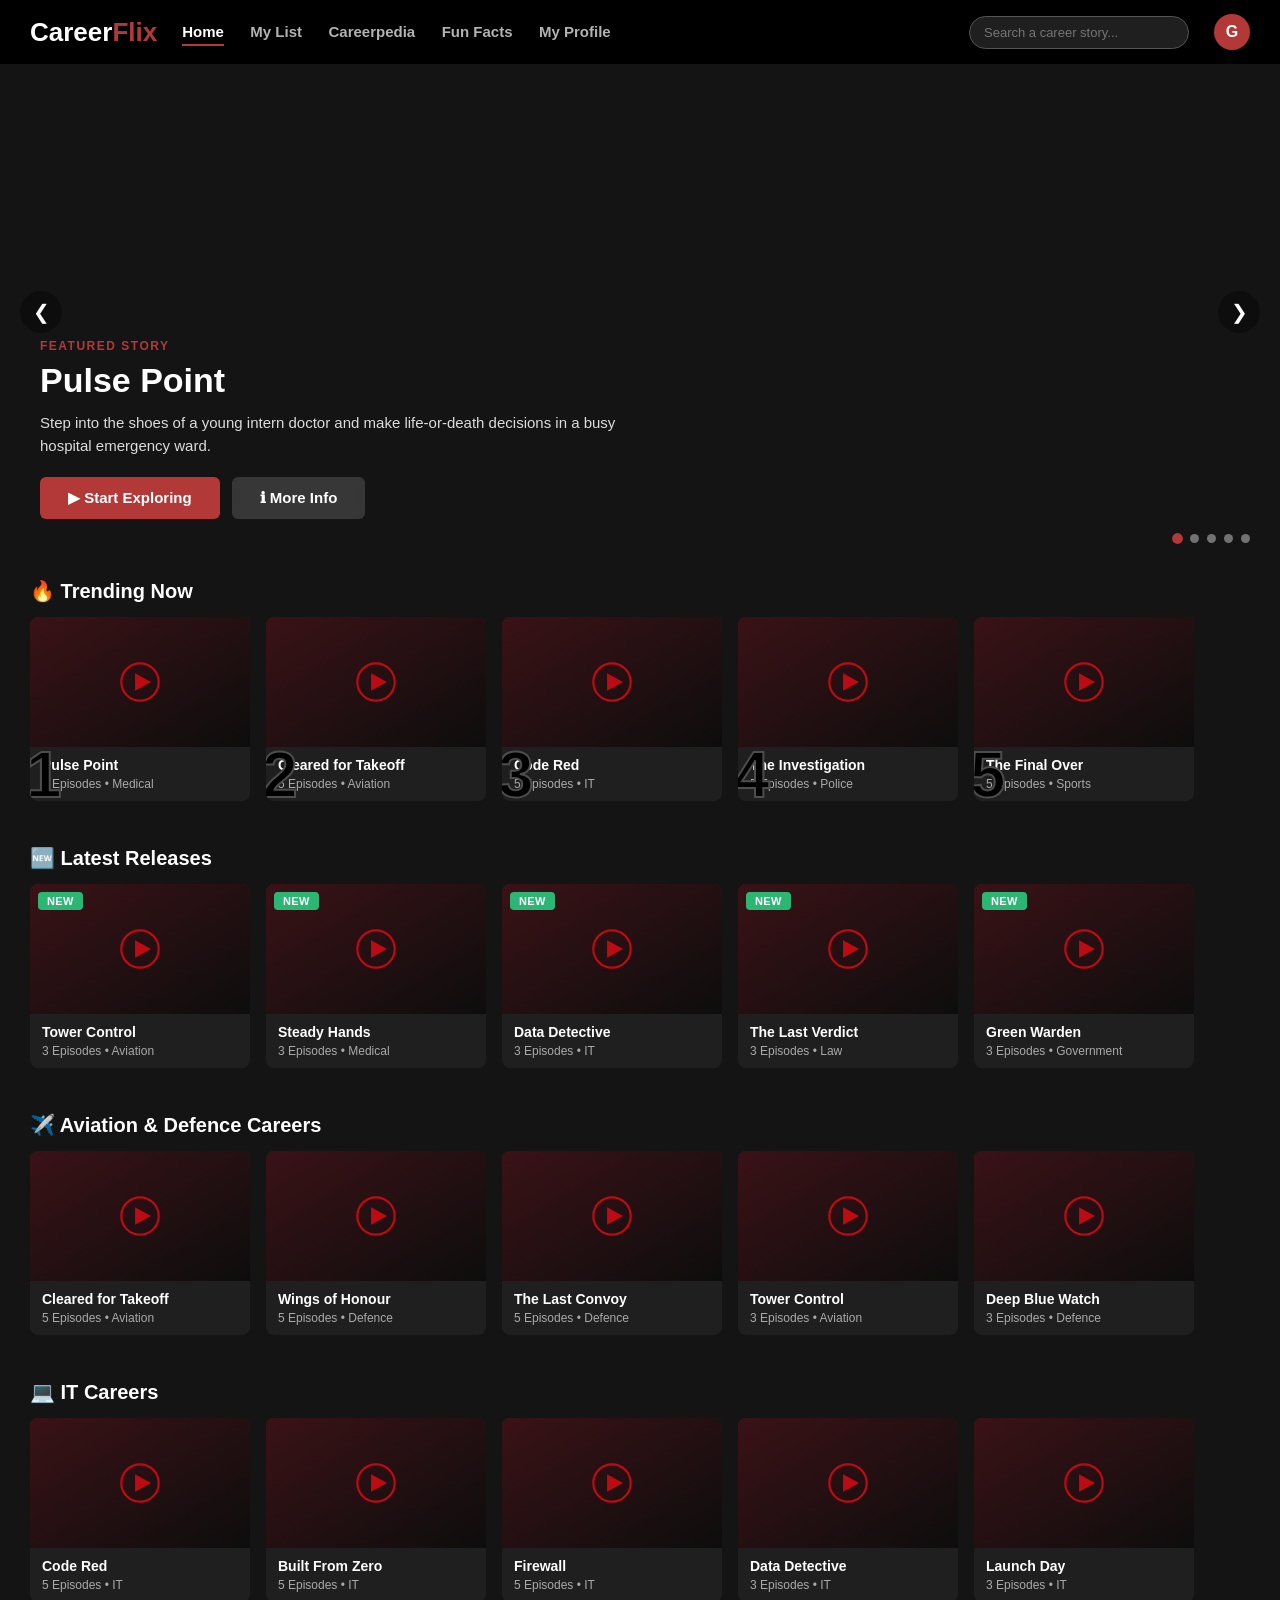
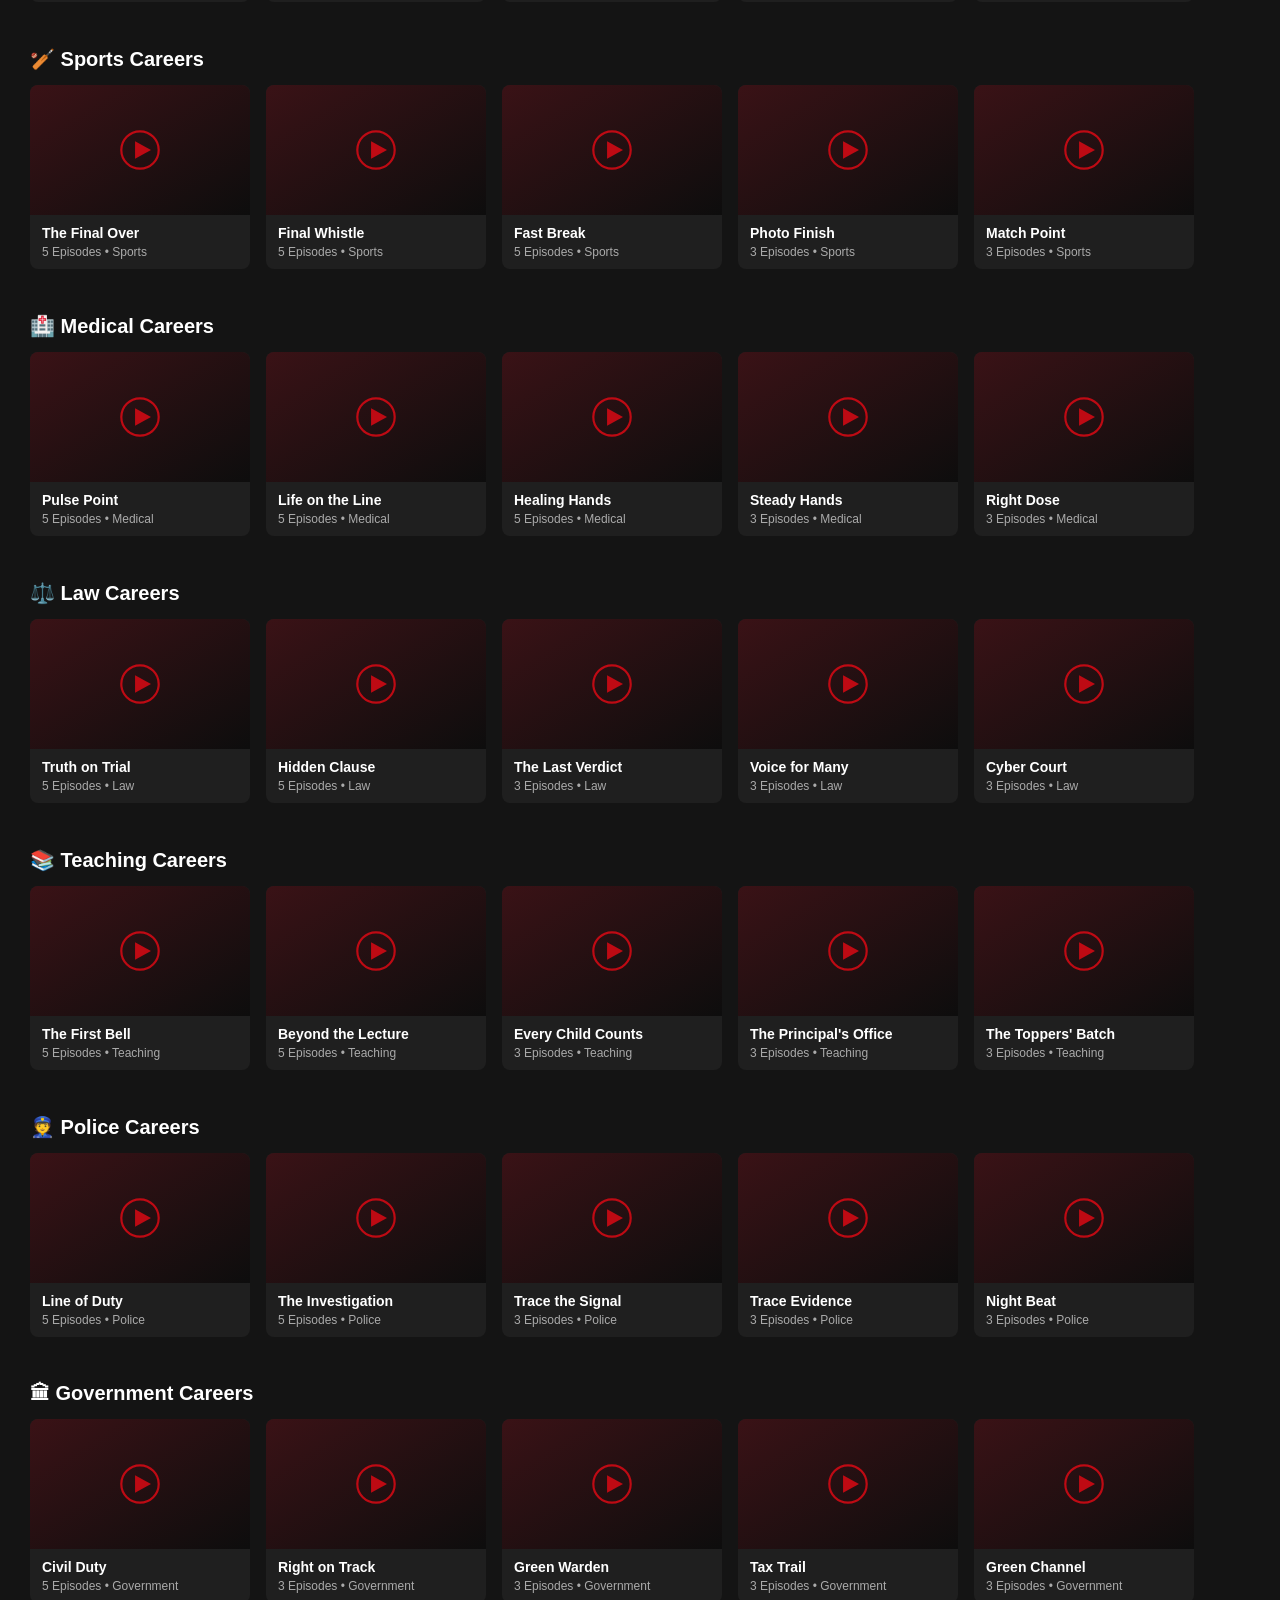
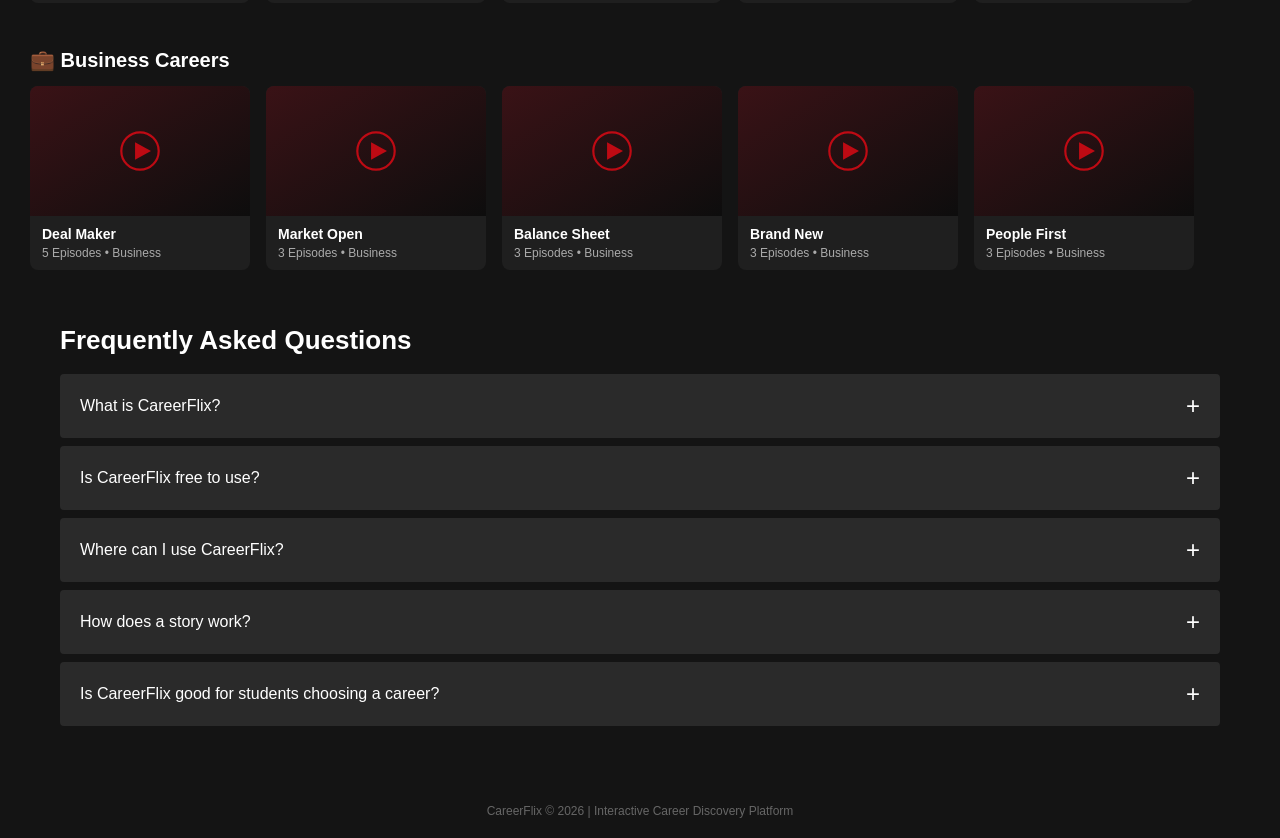
==== commit 5ad991ed: "Add files via upload" ====
--- a/dashboard.html
+++ b/dashboard.html
@@ -814,20 +814,57 @@
       menu.style.display = (menu.style.display === "block") ? "none" : "block";
     }
 
-    // If the user has already played a story before, show a
-    // "Continue Exploring" card for it at the top of the dashboard.
+    // "Continue Exploring" row. It shows:
+    //  - stories the user started but has NOT finished (with the episode
+    //    they will resume at and a small progress bar), and
+    //  - the last story they finished ("Play again").
+    // The data comes from getContinueItems() in script.js.
     function showContinueExploring() {
-      const lastId = getLastPlayed();  // function from script.js
-      if (!lastId || !storyInfo[lastId]) return;
-
-      const info = storyInfo[lastId];
-
-      document.getElementById("continueSection").style.display = "block";
-      document.getElementById("continueRow").innerHTML =
-        '<div class="poster-card" onclick="openStoryModal(\'' + lastId + '\')">' +
-        '  <img src="' + info.img + '" alt="' + info.title + '" />' +
-        '  <div class="poster-info"><h3>' + info.title + '</h3><p>Play again</p></div>' +
-        '</div>';
+      const items = getContinueItems().filter(function (item) { return storyInfo[item.id]; });
+      const section = document.getElementById("continueSection");
+      const row = document.getElementById("continueRow");
+
+      if (items.length === 0) {
+        section.style.display = "none";
+        row.innerHTML = "";
+        return;
+      }
+
+      let html = "";
+      items.forEach(function (item) {
+        const info = storyInfo[item.id];
+        const isProgress = item.type === "progress";
+        const label = isProgress ? "Episode " + (item.episode + 1) + " of " + item.total + " \u2022 Continue" : "Play again";
+        const clickCode = isProgress
+          ? "continueStory('" + item.id + "')"
+          : "openStoryModal('" + item.id + "')";
+
+        html += '<div class="poster-card" onclick="' + clickCode + '">' +
+          '  <button class="continue-remove" title="Remove from Continue Exploring" onclick="removeFromContinue(event, \'' + item.id + '\')">\u2715</button>' +
+          '  <img src="' + info.img + '" alt="' + info.title + '" />' +
+          '  <div class="poster-info"><h3>' + info.title + '</h3><p>' + label + '</p></div>';
+        if (isProgress) {
+          const percent = Math.round((item.episode / item.total) * 100);
+          html += '  <div class="progress-track"><div class="progress-fill" style="width:' + percent + '%"></div></div>';
+        }
+        html += '</div>';
+      });
+
+      row.innerHTML = html;
+      section.style.display = "block";
+    }
+
+    // Goes straight to the story - story.html itself notices the saved
+    // progress and offers "Continue from Episode X".
+    function continueStory(storyId) {
+      window.location.href = "story.html?story=" + storyId;
+    }
+
+    // The small X on a Continue Exploring card
+    function removeFromContinue(event, storyId) {
+      event.stopPropagation();          // don't also open the story
+      removeContinueItem(storyId);      // from script.js
+      showContinueExploring();
     }
 
     // Opens/closes one FAQ accordion item when its question row is clicked.
--- a/style.css
+++ b/style.css
@@ -1743,3 +1743,185 @@
 .danger-zone {
   border: 1px solid #5a2222;
 }
+
+
+/* ===============================================
+   CONTINUE EXPLORING - progress bar, remove button, resume box
+   =============================================== */
+.progress-track {
+  height: 4px;
+  background: #3a3a3a;
+}
+.progress-fill {
+  height: 100%;
+  background: #e50914;
+}
+.continue-remove {
+  position: absolute;
+  top: 6px;
+  right: 6px;
+  width: 24px;
+  height: 24px;
+  border-radius: 50%;
+  border: none;
+  background: rgba(0, 0, 0, 0.65);
+  color: #fff;
+  font-size: 12px;
+  line-height: 24px;
+  padding: 0;
+  cursor: pointer;
+  z-index: 3;
+  opacity: 0;
+  transition: opacity 0.2s, background 0.2s;
+}
+.poster-card:hover .continue-remove { opacity: 1; }
+.continue-remove:hover { background: #e50914; }
+@media (hover: none) {
+  .continue-remove { opacity: 1; }      /* phones have no hover */
+}
+
+.resume-box {
+  max-width: 520px;
+  margin: 0 auto 26px auto;
+  padding: 20px 22px;
+  background: #181818;
+  border: 1px solid #e50914;
+  border-radius: 12px;
+  text-align: center;
+}
+.resume-box h2 {
+  font-size: 20px;
+  margin-bottom: 6px;
+}
+.resume-box p {
+  font-size: 14px;
+  color: #b3b3b3;
+  margin-bottom: 14px;
+}
+.resume-box .resume-buttons {
+  display: flex;
+  gap: 10px;
+  justify-content: center;
+  flex-wrap: wrap;
+}
+
+
+/* ===============================================
+   EASTER EGG - DIRECTOR MODE (click the logo 3 times)
+   =============================================== */
+.director-overlay {
+  position: fixed;
+  inset: 0;
+  z-index: 9999;
+  background: rgba(0, 0, 0, 0.88);
+  display: flex;
+  align-items: center;
+  justify-content: center;
+  padding: 16px;
+  animation: directorFade 0.3s ease;
+}
+.director-box {
+  position: relative;
+  width: 100%;
+  max-width: 560px;
+  max-height: 92vh;
+  overflow-y: auto;
+  padding: 26px 26px 20px 26px;
+  background: #101010;
+  border: 1px solid #e50914;
+  border-radius: 12px;
+  box-shadow: 0 0 40px rgba(229, 9, 20, 0.35);
+  text-align: center;
+  animation: directorPop 0.35s ease;
+}
+.director-close {
+  position: absolute;
+  top: 10px;
+  right: 10px;
+  width: 30px;
+  height: 30px;
+  border: none;
+  border-radius: 50%;
+  background: #262626;
+  color: #fff;
+  cursor: pointer;
+  font-size: 14px;
+}
+.director-close:hover { background: #e50914; }
+.director-title {
+  font-size: 22px;
+  font-weight: 800;
+  letter-spacing: 1.5px;
+  color: #e50914;
+  margin-bottom: 8px;
+}
+.director-quote {
+  font-style: italic;
+  color: #dddddd;
+  margin-bottom: 10px;
+}
+.director-status {
+  font-size: 14px;
+  color: #b3b3b3;
+  margin-bottom: 4px;
+}
+.director-status span { color: #ffb020; }
+.director-version {
+  font-size: 12px;
+  color: #808080;
+  margin-bottom: 16px;
+}
+.director-terminal {
+  min-height: 210px;
+  text-align: left;
+  padding: 14px 16px;
+  background: #050505;
+  border: 1px solid #2b2b2b;
+  border-radius: 8px;
+  font-family: "Courier New", Courier, monospace;
+  font-size: 14px;
+  line-height: 1.7;
+}
+.director-line { animation: directorFade 0.3s ease; }
+.director-line.head { color: #ffffff; margin-bottom: 4px; }
+.director-line .director-label { color: #b3b3b3; }
+.director-line.ok .director-value { color: #46d369; }
+.director-line.warn .director-value { color: #ffb020; }
+.director-line.bad .director-value { color: #ff5a5f; }
+.director-line.dots .director-value { color: #ffb020; }
+.director-line.dots .director-value::after {
+  content: "";
+  animation: directorDots 1.2s steps(4, end) infinite;
+}
+.director-line.done {
+  margin-top: 8px;
+  color: #46d369;
+  font-weight: bold;
+  text-shadow: 0 0 10px rgba(70, 211, 105, 0.6);
+}
+.director-bar {
+  height: 6px;
+  margin-top: 12px;
+  background: #262626;
+  border-radius: 3px;
+  overflow: hidden;
+}
+.director-bar-fill {
+  width: 0;
+  height: 100%;
+  background: #e50914;
+  transition: width 0.5s ease;
+}
+.director-hint {
+  margin-top: 12px;
+  font-size: 11px;
+  color: #666666;
+}
+@keyframes directorFade { from { opacity: 0; } to { opacity: 1; } }
+@keyframes directorPop { from { transform: scale(0.92); opacity: 0; } to { transform: scale(1); opacity: 1; } }
+@keyframes directorDots {
+  0%   { content: ""; }
+  25%  { content: "."; }
+  50%  { content: ".."; }
+  75%  { content: "..."; }
+}
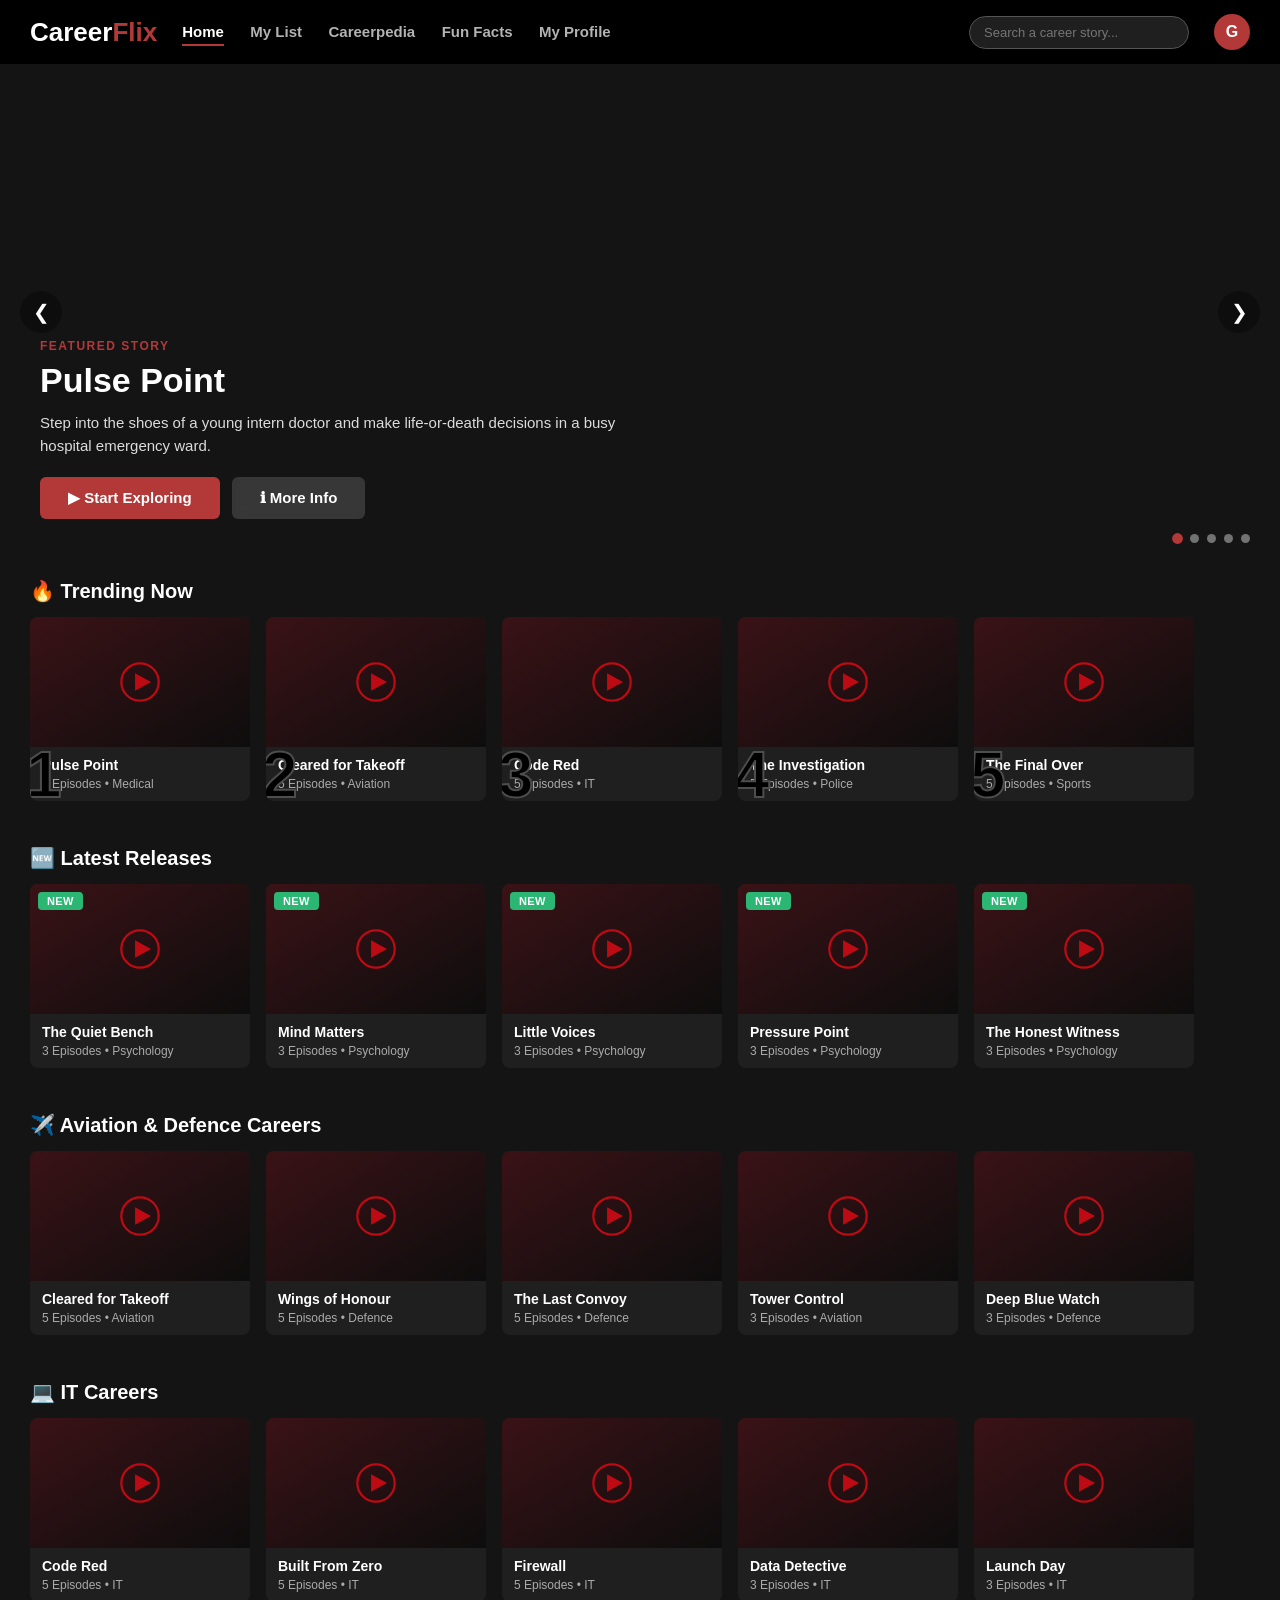
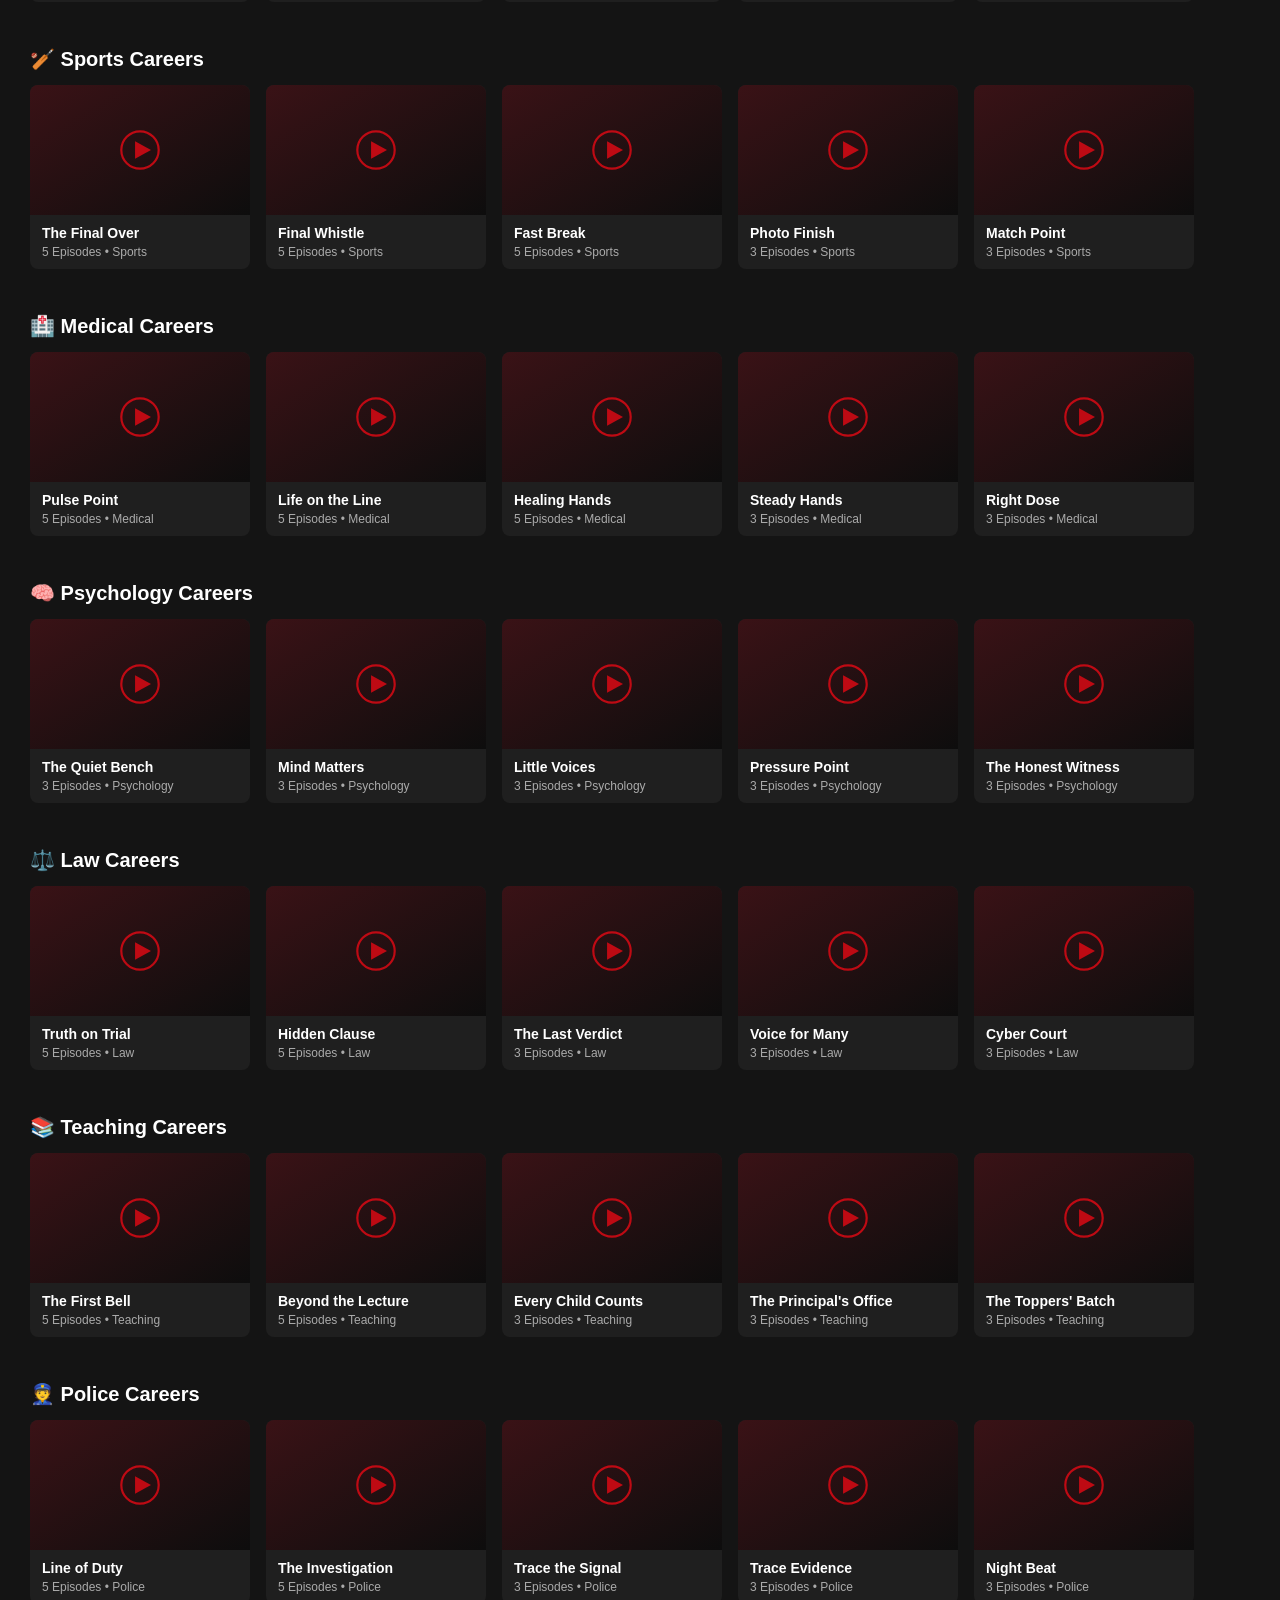
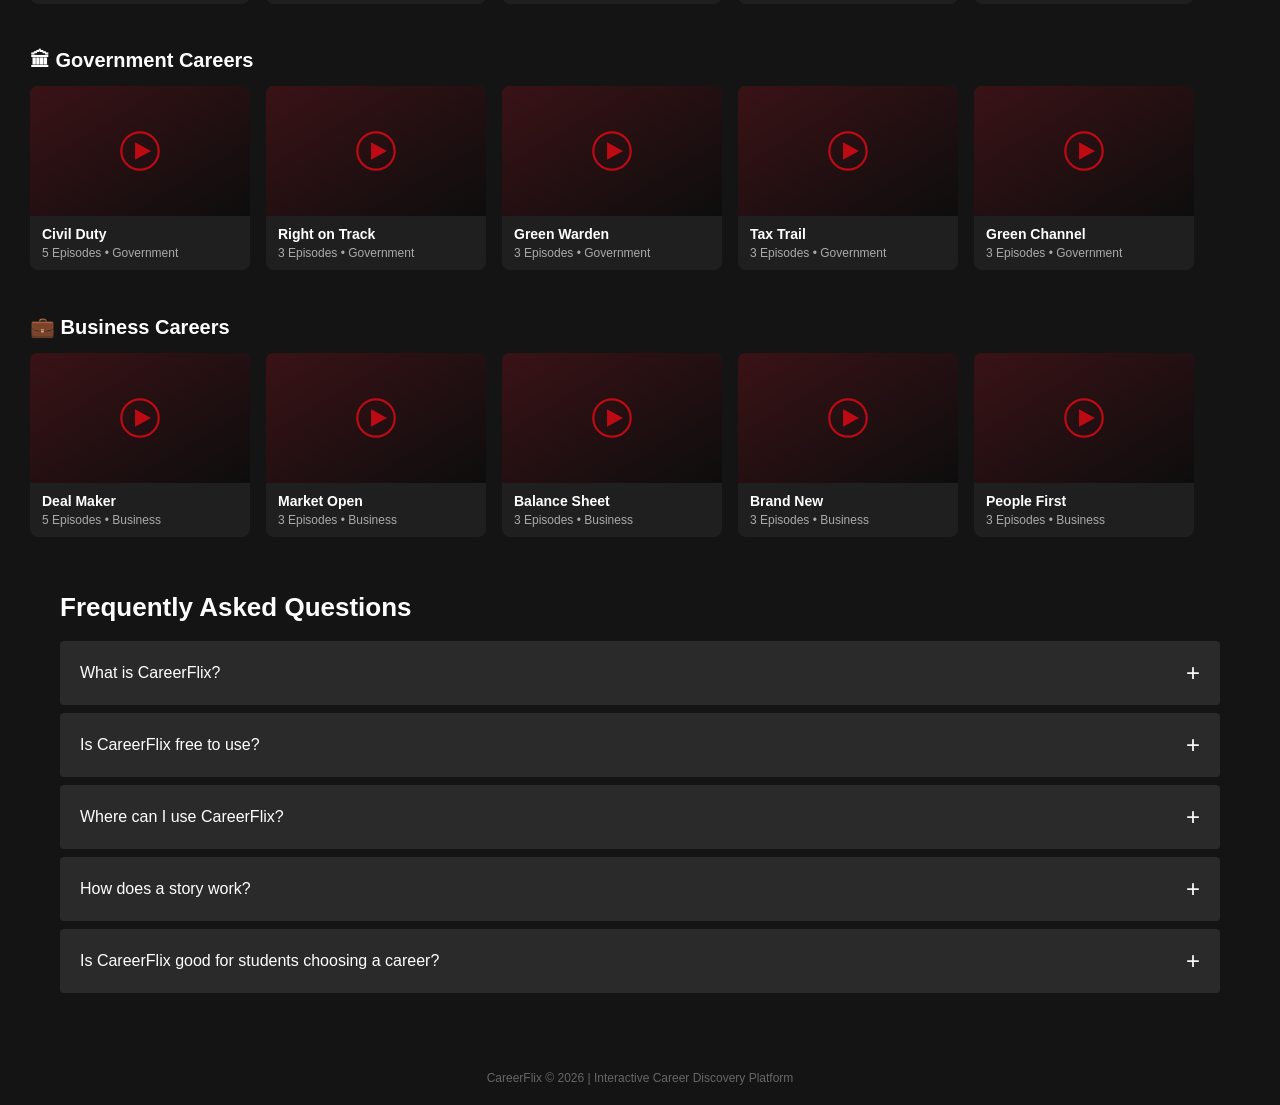
==== commit c16e1060: "Add files via upload" ====
--- a/dashboard.html
+++ b/dashboard.html
@@ -113,44 +113,44 @@
     <section class="poster-section">
       <h2 class="row-title">🆕 Latest Releases</h2>
       <div class="poster-row">
-        <div class="poster-card" data-title="Tower Control Aviation Air Traffic Controller New" onclick="openStoryModal('atc')">
+        <div class="poster-card" data-title="The Quiet Bench Psychology School Counsellor New" onclick="openStoryModal('counsellor')">
           <span class="poster-badge new-release">NEW</span>
-          <img src="https://images.pexels.com/photos/7899923/pexels-photo-7899923.jpeg?auto=compress&cs=tinysrgb&w=500" alt="Tower Control" />
-          <div class="poster-info">
-            <h3>Tower Control</h3>
-            <p>3 Episodes • Aviation</p>
-          </div>
-        </div>
-        <div class="poster-card" data-title="Steady Hands Medical Surgeon New" onclick="openStoryModal('surgeon')">
+          <img src="https://images.pexels.com/photos/23496574/pexels-photo-23496574.jpeg?auto=compress&cs=tinysrgb&w=500" alt="The Quiet Bench" />
+          <div class="poster-info">
+            <h3>The Quiet Bench</h3>
+            <p>3 Episodes • Psychology</p>
+          </div>
+        </div>
+        <div class="poster-card" data-title="Mind Matters Psychology Clinical Psychologist New" onclick="openStoryModal('clinicalpsy')">
           <span class="poster-badge new-release">NEW</span>
-          <img src="https://images.pexels.com/photos/6291246/pexels-photo-6291246.jpeg?auto=compress&cs=tinysrgb&w=500" alt="Steady Hands" />
-          <div class="poster-info">
-            <h3>Steady Hands</h3>
-            <p>3 Episodes • Medical</p>
-          </div>
-        </div>
-        <div class="poster-card" data-title="Data Detective IT Data Analyst New" onclick="openStoryModal('datascience')">
+          <img src="https://images.pexels.com/photos/5699471/pexels-photo-5699471.jpeg?auto=compress&cs=tinysrgb&w=500" alt="Mind Matters" />
+          <div class="poster-info">
+            <h3>Mind Matters</h3>
+            <p>3 Episodes • Psychology</p>
+          </div>
+        </div>
+        <div class="poster-card" data-title="Little Voices Psychology Child Psychologist New" onclick="openStoryModal('childpsy')">
           <span class="poster-badge new-release">NEW</span>
-          <img src="https://images.pexels.com/photos/669614/pexels-photo-669614.jpeg?auto=compress&cs=tinysrgb&w=500" alt="Data Detective" />
-          <div class="poster-info">
-            <h3>Data Detective</h3>
-            <p>3 Episodes • IT</p>
-          </div>
-        </div>
-        <div class="poster-card" data-title="The Last Verdict Law Judge New" onclick="openStoryModal('judge')">
+          <img src="https://images.pexels.com/photos/8654102/pexels-photo-8654102.jpeg?auto=compress&cs=tinysrgb&w=500" alt="Little Voices" />
+          <div class="poster-info">
+            <h3>Little Voices</h3>
+            <p>3 Episodes • Psychology</p>
+          </div>
+        </div>
+        <div class="poster-card" data-title="Pressure Point Psychology Sports Psychologist New" onclick="openStoryModal('sportspsych')">
           <span class="poster-badge new-release">NEW</span>
-          <img src="https://images.pexels.com/photos/6077326/pexels-photo-6077326.jpeg?auto=compress&cs=tinysrgb&w=500" alt="The Last Verdict" />
-          <div class="poster-info">
-            <h3>The Last Verdict</h3>
-            <p>3 Episodes • Law</p>
-          </div>
-        </div>
-        <div class="poster-card" data-title="Green Warden Government Forest Range Officer New" onclick="openStoryModal('forestofficer')">
+          <img src="https://images.pexels.com/photos/9559290/pexels-photo-9559290.jpeg?auto=compress&cs=tinysrgb&w=500" alt="Pressure Point" />
+          <div class="poster-info">
+            <h3>Pressure Point</h3>
+            <p>3 Episodes • Psychology</p>
+          </div>
+        </div>
+        <div class="poster-card" data-title="The Honest Witness Psychology Forensic Psychologist New" onclick="openStoryModal('forensicpsy')">
           <span class="poster-badge new-release">NEW</span>
-          <img src="https://images.pexels.com/photos/18691540/pexels-photo-18691540.jpeg?auto=compress&cs=tinysrgb&w=500" alt="Green Warden" />
-          <div class="poster-info">
-            <h3>Green Warden</h3>
-            <p>3 Episodes • Government</p>
+          <img src="https://images.pexels.com/photos/5699431/pexels-photo-5699431.jpeg?auto=compress&cs=tinysrgb&w=500" alt="The Honest Witness" />
+          <div class="poster-info">
+            <h3>The Honest Witness</h3>
+            <p>3 Episodes • Psychology</p>
           </div>
         </div>
       </div>
@@ -325,6 +325,48 @@
           <div class="poster-info">
             <h3>Right Dose</h3>
             <p>3 Episodes • Medical</p>
+          </div>
+        </div>
+      </div>
+    </section>
+
+    <!-- PSYCHOLOGY GENRE ROW -->
+    <section class="poster-section">
+      <h2 class="row-title">🧠 Psychology Careers</h2>
+      <div class="poster-row">
+        <div class="poster-card" data-title="The Quiet Bench Psychology School Counsellor" onclick="openStoryModal('counsellor')">
+          <img src="https://images.pexels.com/photos/23496574/pexels-photo-23496574.jpeg?auto=compress&cs=tinysrgb&w=500" alt="The Quiet Bench" />
+          <div class="poster-info">
+            <h3>The Quiet Bench</h3>
+            <p>3 Episodes • Psychology</p>
+          </div>
+        </div>
+        <div class="poster-card" data-title="Mind Matters Psychology Clinical Psychologist" onclick="openStoryModal('clinicalpsy')">
+          <img src="https://images.pexels.com/photos/5699471/pexels-photo-5699471.jpeg?auto=compress&cs=tinysrgb&w=500" alt="Mind Matters" />
+          <div class="poster-info">
+            <h3>Mind Matters</h3>
+            <p>3 Episodes • Psychology</p>
+          </div>
+        </div>
+        <div class="poster-card" data-title="Little Voices Psychology Child Psychologist" onclick="openStoryModal('childpsy')">
+          <img src="https://images.pexels.com/photos/8654102/pexels-photo-8654102.jpeg?auto=compress&cs=tinysrgb&w=500" alt="Little Voices" />
+          <div class="poster-info">
+            <h3>Little Voices</h3>
+            <p>3 Episodes • Psychology</p>
+          </div>
+        </div>
+        <div class="poster-card" data-title="Pressure Point Psychology Sports Psychologist" onclick="openStoryModal('sportspsych')">
+          <img src="https://images.pexels.com/photos/9559290/pexels-photo-9559290.jpeg?auto=compress&cs=tinysrgb&w=500" alt="Pressure Point" />
+          <div class="poster-info">
+            <h3>Pressure Point</h3>
+            <p>3 Episodes • Psychology</p>
+          </div>
+        </div>
+        <div class="poster-card" data-title="The Honest Witness Psychology Forensic Psychologist" onclick="openStoryModal('forensicpsy')">
+          <img src="https://images.pexels.com/photos/5699431/pexels-photo-5699431.jpeg?auto=compress&cs=tinysrgb&w=500" alt="The Honest Witness" />
+          <div class="poster-info">
+            <h3>The Honest Witness</h3>
+            <p>3 Episodes • Psychology</p>
           </div>
         </div>
       </div>
@@ -658,6 +700,11 @@
       pilot:        { title: "Cleared for Takeoff", role: "Commercial Pilot", genre: "Aviation", img: "https://images.pexels.com/photos/4269510/pexels-photo-4269510.jpeg?auto=compress&cs=tinysrgb&w=1200", summary: "Fly as a young first officer through a real squall line, clear-air turbulence near the coffin corner, and a tight fuel decision - with your best friend from flight school on the radio in Ops." },
       airforce:     { title: "Wings of Honour", role: "Air Force Officer", genre: "Defence", img: "https://images.pexels.com/photos/30698431/pexels-photo-30698431.jpeg?auto=compress&cs=tinysrgb&w=1200", summary: "Fly a rescue helicopter into the mountains as a young Air Force pilot, racing an avalanche and thin high-altitude air to reach stranded survivors - with your Academy friend orbiting overhead as your only link to base." },
       defence:      { title: "The Last Convoy", role: "Army Officer", genre: "Defence", img: "https://images.pexels.com/photos/11874071/pexels-photo-11874071.jpeg?auto=compress&cs=tinysrgb&w=1200", summary: "Race the closing winter as a young Army officer, repairing a landslide-hit supply road to a forward border post before the pass shuts for the season - with your Academy friend on the radio keeping the convoy connected." },
+      counsellor: { title: "The Quiet Bench", role: "School Counsellor", genre: "Psychology", img: "https://images.pexels.com/photos/23496574/pexels-photo-23496574.jpeg?auto=compress&cs=tinysrgb&w=1200", summary: "Join a school as a young counsellor - reach a student who has gone silent, calm a girl's panic attack in the middle of the pre-board exams, and protect a child's trust when a parent demands every detail.", episodes: 3 },
+      clinicalpsy: { title: "Mind Matters", role: "Clinical Psychologist", genre: "Psychology", img: "https://images.pexels.com/photos/5699471/pexels-photo-5699471.jpeg?auto=compress&cs=tinysrgb&w=1200", summary: "Work in a hospital's mental health clinic - meet a young man who thinks he is 'going mad', pick the right way to assess his anxiety, and decide when therapy alone is no longer enough.", episodes: 3 },
+      childpsy: { title: "Little Voices", role: "Child Psychologist", genre: "Psychology", img: "https://images.pexels.com/photos/8654102/pexels-photo-8654102.jpeg?auto=compress&cs=tinysrgb&w=1200", summary: "Run a children's clinic's play room - win the trust of a six-year-old who speaks only at home, guide an anxious mother through a slow assessment, and listen to a child's drawing without putting words in her mouth.", episodes: 3 },
+      sportspsych: { title: "Pressure Point", role: "Sports Psychologist", genre: "Psychology", img: "https://images.pexels.com/photos/9559290/pexels-photo-9559290.jpeg?auto=compress&cs=tinysrgb&w=1200", summary: "Support a junior state-level sprinter who runs fast in practice but freezes in finals - build a calm pre-race routine, rebuild his confidence after an injury and protect his privacy when the coach asks for details.", episodes: 3 },
+      forensicpsy: { title: "The Honest Witness", role: "Forensic Psychologist", genre: "Psychology", img: "https://images.pexels.com/photos/5699431/pexels-photo-5699431.jpeg?auto=compress&cs=tinysrgb&w=1200", summary: "Work with the police and the courts as a forensic psychologist - help a nervous shopkeeper remember a robbery without planting false details, assess whether an accused can face trial, and resist pressure to name a culprit from two clues.", episodes: 3 },
       atc: { title: "Tower Control", role: "Air Traffic Controller", genre: "Aviation", img: "https://images.pexels.com/photos/7899923/pexels-photo-7899923.jpeg?auto=compress&cs=tinysrgb&w=1200", summary: "Guide planes safely through a busy airport as a young air traffic controller - keep runways clear, separate crossing aircraft, and handle a fuel emergency in the middle of a storm.", episodes: 3 },
       navy: { title: "Deep Blue Watch", role: "Naval Officer", genre: "Defence", img: "https://images.pexels.com/photos/18959222/pexels-photo-18959222.jpeg?auto=compress&cs=tinysrgb&w=1200", summary: "Stand the night watch on a naval patrol ship - track an unknown vessel on radar, handle an engine problem far from port, and decide how to answer a fishing boat's distress call.", episodes: 3 },
       datascience: { title: "Data Detective", role: "Data Analyst", genre: "IT", img: "https://images.pexels.com/photos/669614/pexels-photo-669614.jpeg?auto=compress&cs=tinysrgb&w=1200", summary: "Work as a data analyst at a growing online store - question a suspicious sales spike, present honest charts under pressure, and decide whether a 95% accurate model is really as good as it looks.", episodes: 3 },
